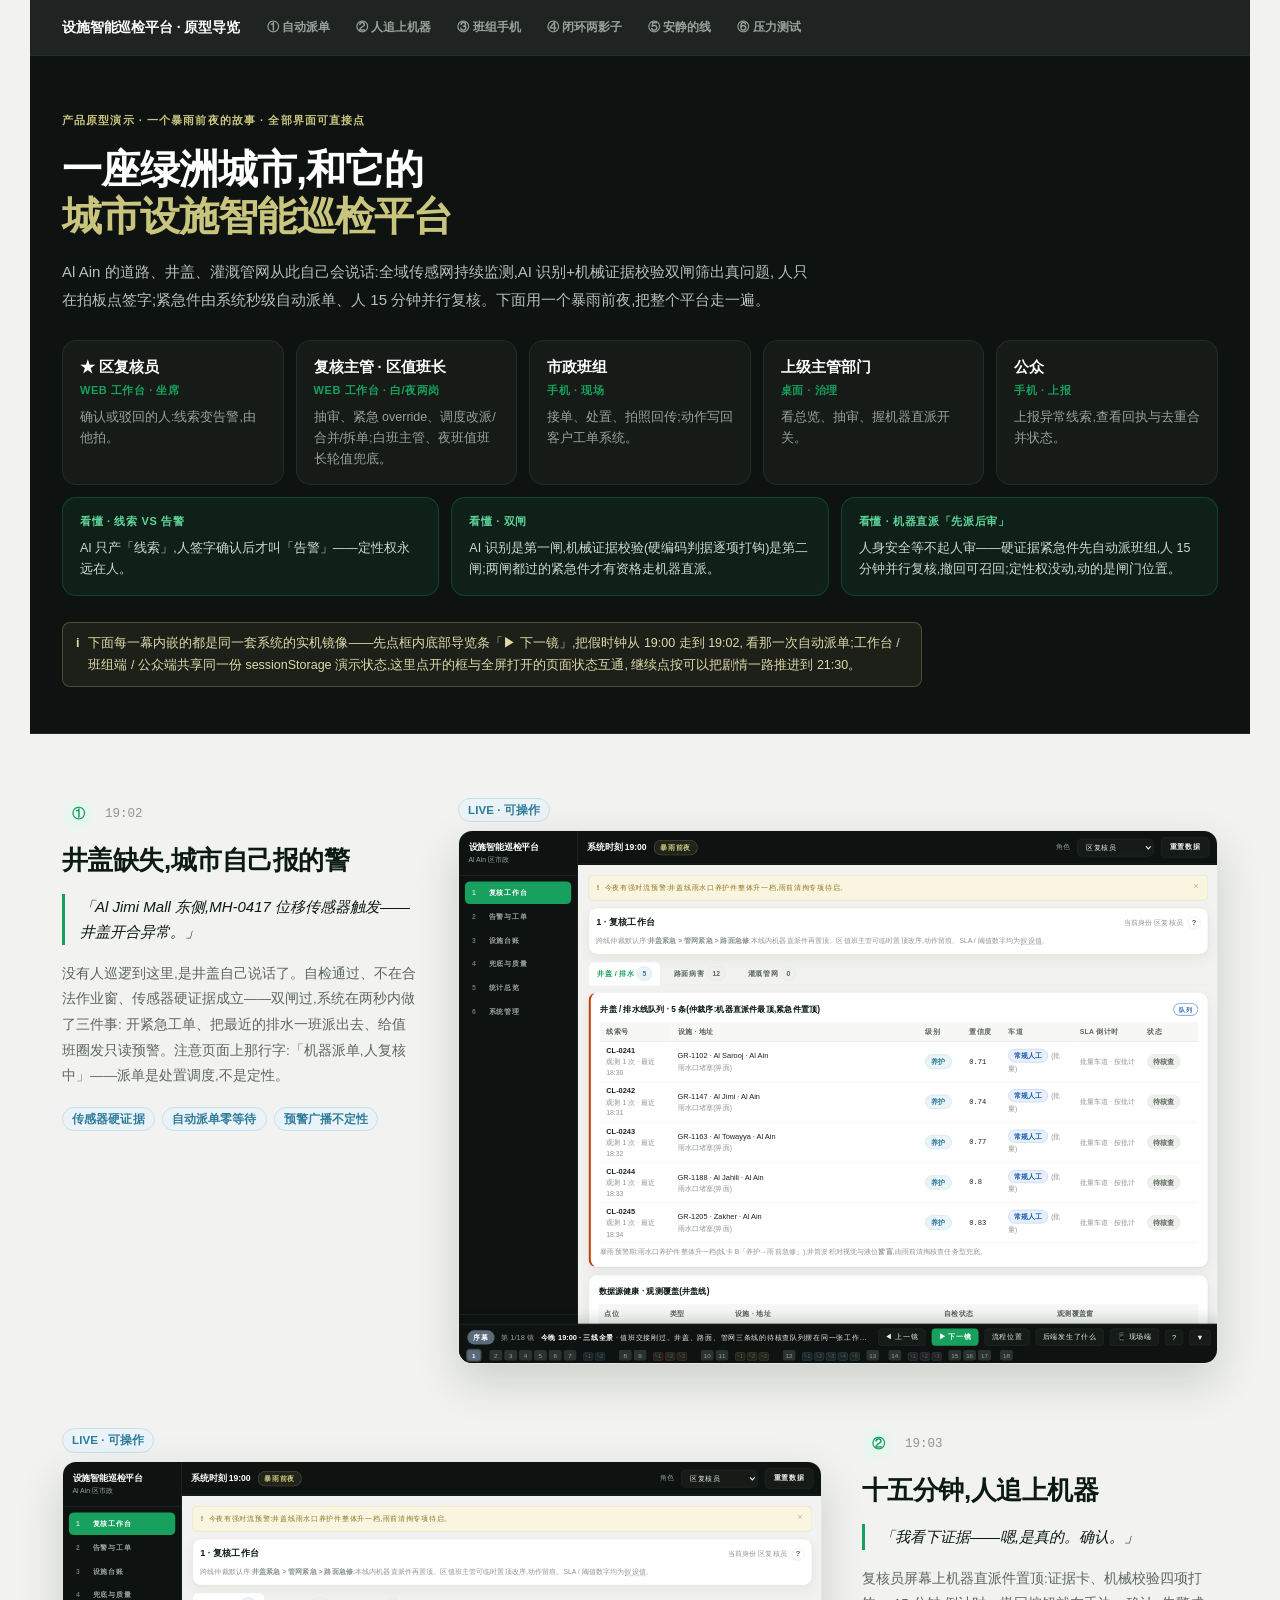
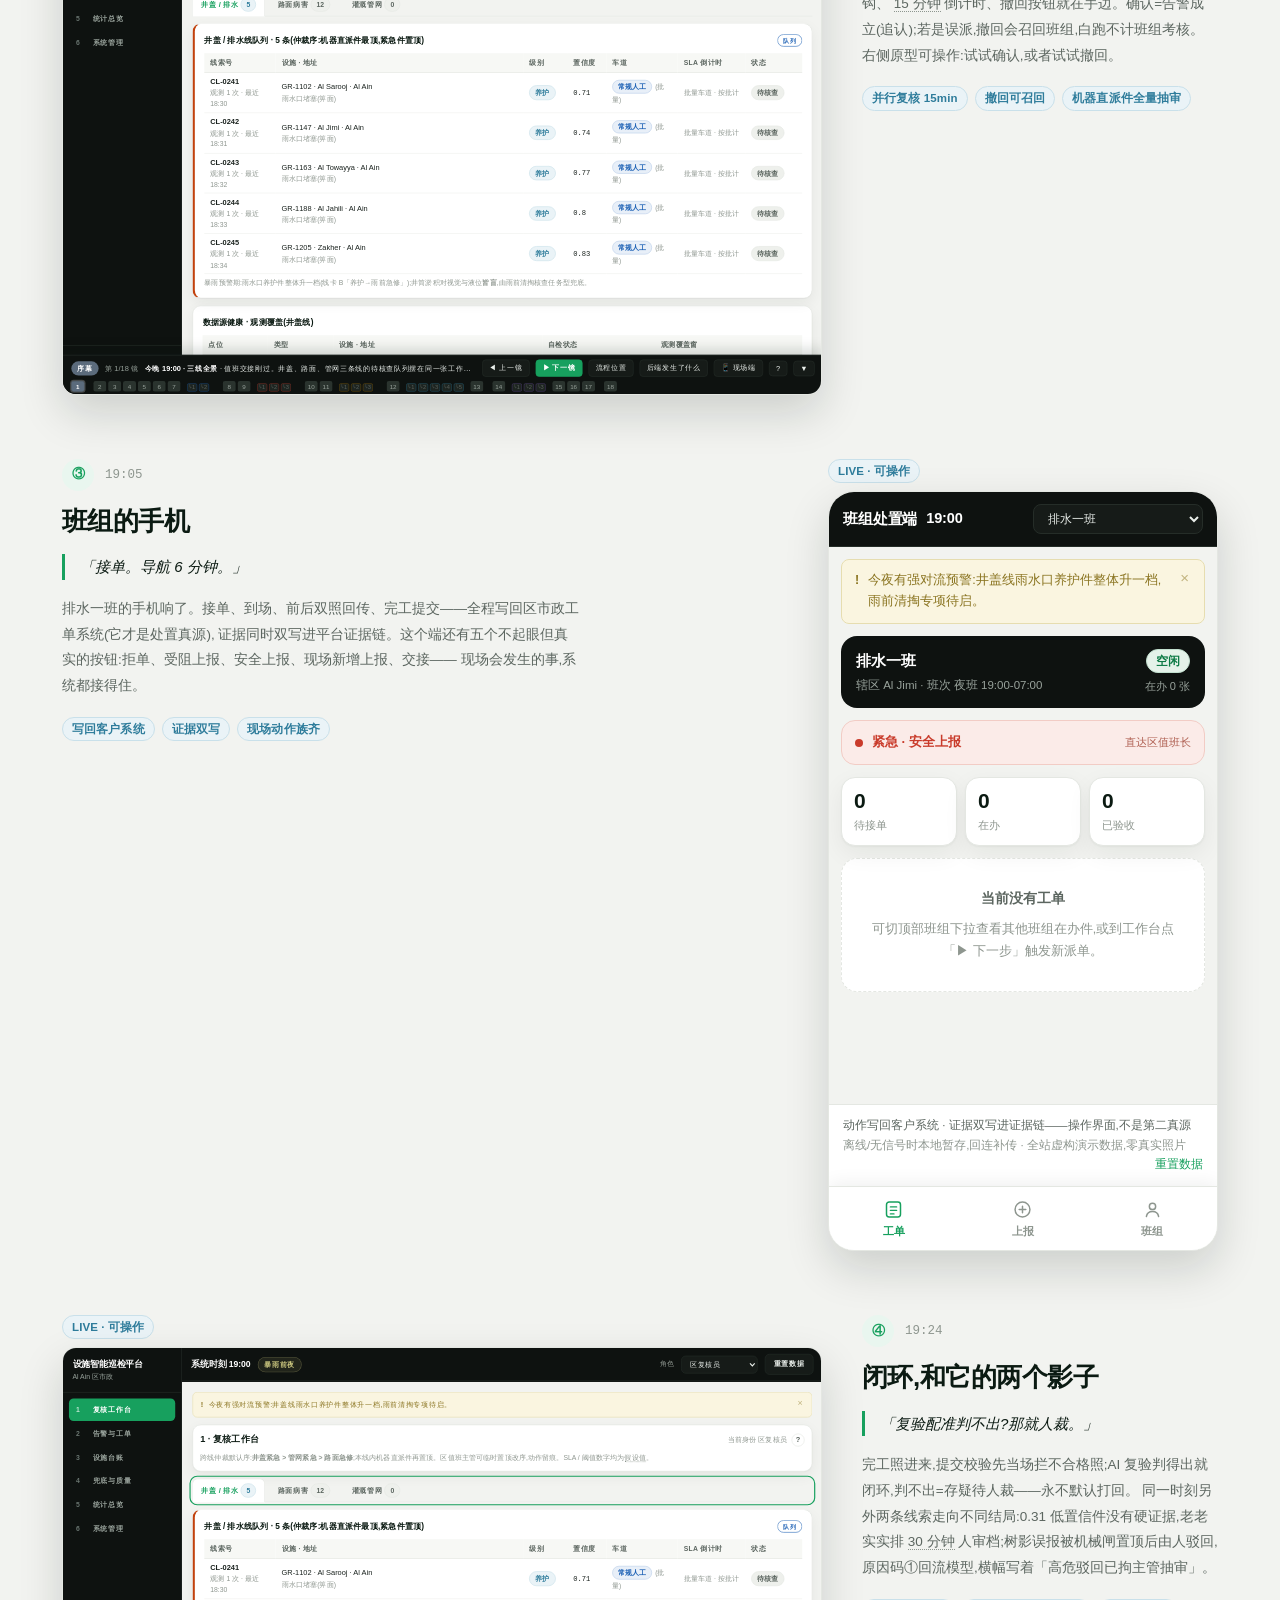
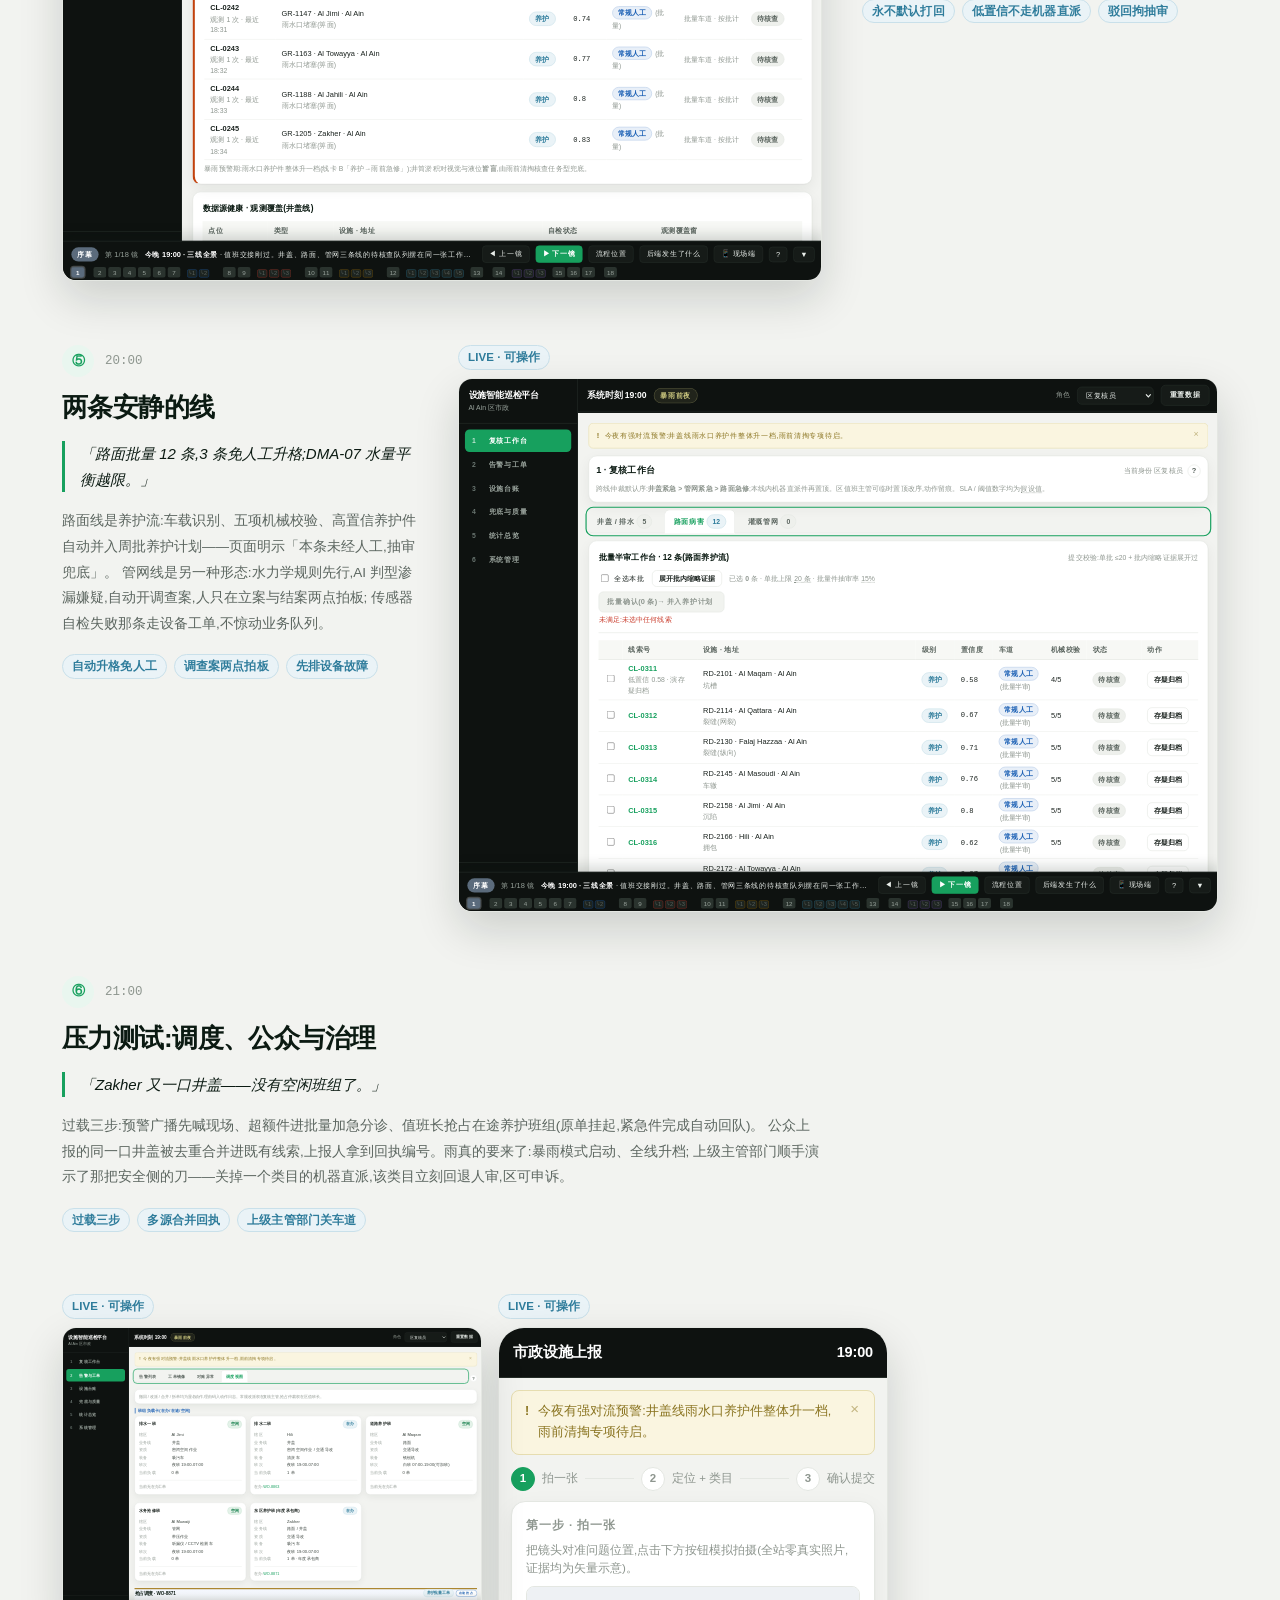
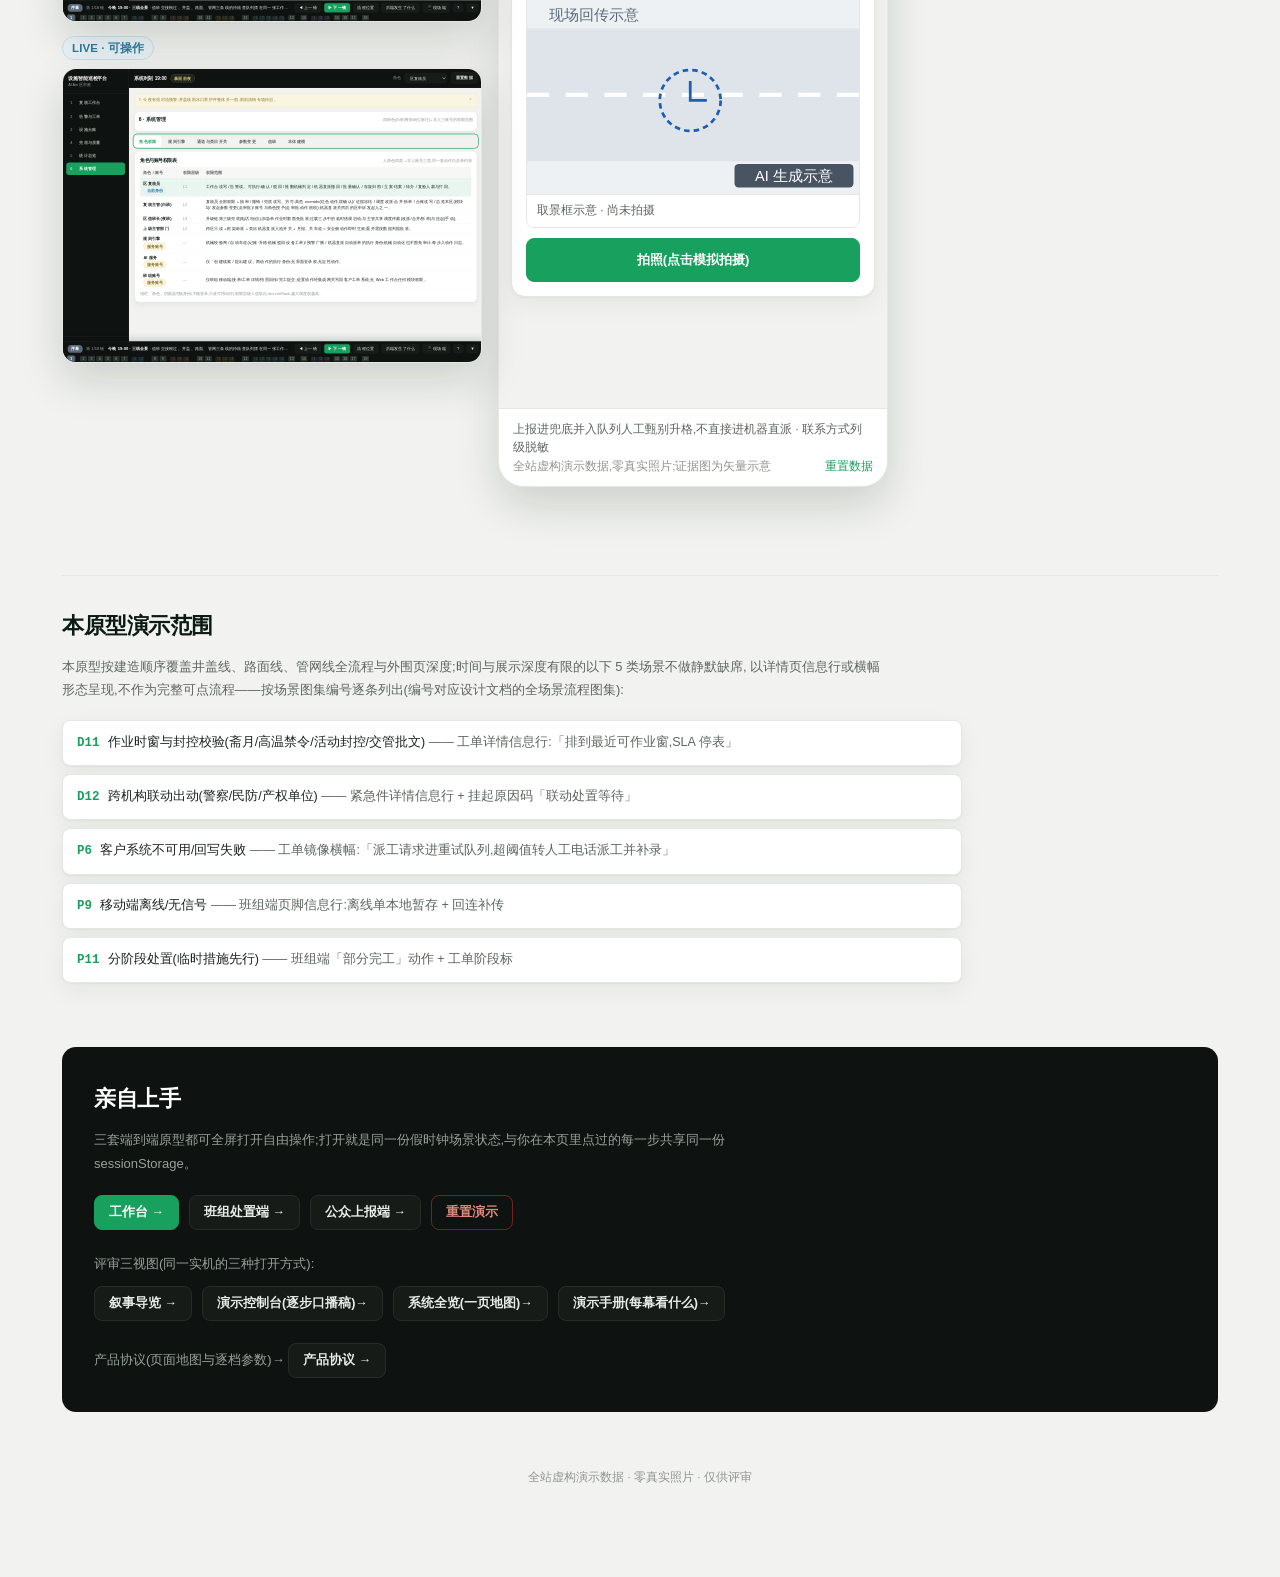
==== index.html @ 75581e45 "R86 ①-⑩ 走查第四批全落地(W0数据层+W1导览∥W2系统管理∥W3工作台地图∥W4文档+清扫工兵,指挥官终检):通道三档收敛(机器直派/加急人工/常规人工,推翻紧急直派命名·应急废弃,roll" ====
<!doctype html>
<html lang="zh-CN">
<head>
<meta charset="utf-8">
<meta name="viewport" content="width=device-width,initial-scale=1">
<title>设施智能巡检平台 · 产品原型导览(演示原型)</title>
<link rel="stylesheet" href="assets/tokens.css">
<style>
  /* index.html 导览页 · 视觉语言对齐 origen(近黑 hero + 暖白内容区 + 品牌绿 + 卡其金)
     颜色一律取 assets/tokens.css 变量,本文件只加布局类。 */

  .page{max-width:1220px;margin:0 auto;padding:0 32px 90px}
  @media (max-width:600px){ .page{padding:0 16px 60px} }

  /* ---------- sticky 幕次锚点导航(深色)---------- */
  .topnav{
    position:sticky;top:0;z-index:50;display:flex;align-items:center;gap:4px;flex-wrap:wrap;
    padding:12px 32px;margin:0 -32px;background:rgba(14,18,16,.92);backdrop-filter:blur(10px);
    border-bottom:1px solid var(--shell-line)
  }
  @media (max-width:600px){ .topnav{padding:10px 16px;margin:0 -16px} }
  .topnav .wm{font-size:14px;font-weight:700;color:#fff;margin-right:12px;white-space:nowrap;letter-spacing:-.01em}
  .topnav a{font-size:12px;color:var(--shell-mute);padding:6px 11px;border-radius:20px;white-space:nowrap;font-weight:600}
  .topnav a:hover{background:var(--blue);color:#fff;text-decoration:none}

  /* ---------- hero(深色通栏)---------- */
  .hero{
    margin:0 -32px;padding:56px 32px 46px;background:var(--shell);
    border-bottom:1px solid var(--shell-line)
  }
  @media (max-width:600px){ .hero{margin:0 -16px;padding:38px 16px 34px} }
  .kicker{font-size:11px;letter-spacing:.1em;color:var(--gold);font-weight:700;text-transform:uppercase}
  h1{margin:16px 0 0;font-size:40px;line-height:1.18;letter-spacing:-.025em;color:#fff;font-weight:700}
  @media (max-width:600px){ h1{font-size:29px} }
  h1 .hi{color:var(--gold);font-weight:700}
  .hero .what{margin:18px 0 0;font-size:15px;line-height:1.85;color:#b6c0b9;max-width:760px;text-wrap:pretty}

  .roles{display:flex;gap:12px;margin-top:26px;flex-wrap:wrap}
  .role{flex:1;min-width:210px;background:var(--shell-2);border:1px solid var(--shell-line);border-radius:var(--radius);padding:15px 17px}
  .role .r1{font-size:14.5px;font-weight:700;color:#fff}
  .role .r2{font-size:11px;color:var(--blue);letter-spacing:.05em;margin-top:3px;font-weight:700;text-transform:uppercase}
  .role .r3{font-size:12.5px;color:#98a29b;line-height:1.65;margin-top:8px}

  .explain{display:grid;grid-template-columns:repeat(3,1fr);gap:12px;margin-top:12px}
  .ex{background:rgba(23,160,94,.10);border:1px solid rgba(23,160,94,.28);border-radius:var(--radius);padding:15px 17px}
  .ex .t{font-size:11px;letter-spacing:.06em;color:#5fd39a;font-weight:700;margin-bottom:7px;text-transform:uppercase}
  .ex p{margin:0;font-size:12.5px;line-height:1.7;color:#cfd8d2}
  @media (max-width:980px){ .explain{grid-template-columns:1fr} }

  .tip{max-width:860px;margin:26px 0 0;background:rgba(201,197,126,.08);border-color:rgba(201,197,126,.28);color:#ded9ab}
  .tip b{color:#fff}

  /* ---------- 幕(act)---------- */
  .act{display:grid;grid-template-columns:minmax(300px,1fr) auto;gap:40px;align-items:start;padding:64px 0 0}
  .act.rev{grid-template-columns:auto minmax(300px,1fr)}
  .act.rev .act-body{order:2}
  .act-head{display:flex;align-items:center;gap:11px}
  .act-no{flex:none;width:32px;height:32px;border-radius:50%;background:var(--blue-soft);color:var(--blue);
    display:flex;align-items:center;justify-content:center;font-size:13px;font-weight:700}
  .act-time{font-family:ui-monospace,SFMono-Regular,Menlo,Consolas,monospace;font-size:12.5px;color:var(--faint)}
  .act h2{margin:14px 0 0;font-size:26px;letter-spacing:-.02em;color:var(--ink-hi);font-weight:700;line-height:1.3}
  .act .quote{margin:16px 0 0;font-size:15px;line-height:1.7;color:var(--ink-hi);font-style:italic;
    border-left:3px solid var(--blue);padding-left:15px}
  .act .story{margin:16px 0 0;font-size:13.5px;line-height:1.9;color:var(--mute);max-width:520px;text-wrap:pretty}
  .act .story b{color:var(--ink-hi)}
  .points{display:flex;flex-wrap:wrap;gap:7px;margin-top:18px;max-width:520px}
  .pt{font-size:11.5px;letter-spacing:.01em}
  @media (max-width:980px){ .act,.act.rev{grid-template-columns:1fr} .act.rev .act-body{order:0} }

  /* ---------- 内嵌实机 iframe ---------- */
  .frame-wrap{display:flex;flex-direction:column;gap:8px}
  .frame-label{align-self:flex-start}
  .desk,.desk-sm{position:relative;overflow:hidden;border-radius:var(--radius);border:1px solid var(--line);
    background:#fff;box-shadow:var(--shadow-lg)}
  .desk{width:760px;height:534px}
  .desk iframe{width:1280px;height:900px;border:0;display:block;transform:scale(.59375);transform-origin:top left}
  .desk-sm{width:420px;height:295px}
  .desk-sm iframe{width:1280px;height:900px;border:0;display:block;transform:scale(.328125);transform-origin:top left}
  .phone{overflow:hidden;border-radius:26px;border:1px solid var(--line);background:#fff;
    box-shadow:var(--shadow-lg);width:390px;max-width:100%;height:760px;flex:none}
  .phone iframe{width:100%;height:100%;border:0;display:block}
  @media (max-width:980px){
    .desk{width:100%;max-width:538px;height:378px}
    .desk-sm{width:100%;max-width:390px;height:274px}
  }
  @media (max-width:600px){
    .desk{max-width:100%;height:calc((100vw - 32px) * .703)}
    .desk-sm{max-width:100%;height:calc((100vw - 32px) * .703)}
  }

  .stage-multi{display:flex;gap:16px;flex-wrap:wrap;align-items:flex-start;margin-top:22px}
  .stage-col{display:flex;flex-direction:column;gap:14px}
  .act.wide{grid-template-columns:1fr}
  .act.wide .story{max-width:760px}
  .act.wide .points{max-width:760px}

  /* ---------- 演示范围声明区 ---------- */
  .scope{margin-top:88px;padding-top:32px;border-top:1px solid var(--line)}
  .scope h2{margin:0;font-size:22px;color:var(--ink-hi);letter-spacing:-.02em}
  .scope .lead{margin:12px 0 0;font-size:13px;line-height:1.8;color:var(--mute);max-width:820px;text-wrap:pretty}
  .scope-list{list-style:none;margin:18px 0 0;padding:0;display:flex;flex-direction:column;gap:8px;max-width:900px}
  .scope-list li{background:var(--card);border:1px solid var(--line);border-radius:var(--radius-sm);
    padding:11px 14px;font-size:12.5px;line-height:1.7;color:var(--ink);box-shadow:var(--shadow)}
  .scope-list b{color:var(--blue);font-family:ui-monospace,SFMono-Regular,Menlo,Consolas,monospace;margin-right:8px}
  .scope-list .form{color:var(--mute)}

  /* ---------- outro ---------- */
  .outro{margin-top:64px;padding:34px 32px;border-radius:var(--radius);background:var(--shell)}
  .outro h2{margin:0;font-size:22px;color:#fff;letter-spacing:-.02em}
  .outro .lead{margin:12px 0 0;font-size:13px;color:#98a29b;max-width:700px;line-height:1.8}
  .links{display:flex;gap:10px;margin-top:20px;flex-wrap:wrap}
  .outro .btn{background:var(--shell-2);border-color:var(--shell-line);color:var(--shell-ink)}
  .outro .btn:hover{background:var(--shell-3);border-color:#3a453f;color:#fff}
  .outro .btn-primary{background:var(--blue);border-color:var(--blue);color:#fff}
  .outro .btn-primary:hover{background:var(--blue-dark);border-color:var(--blue-dark)}
  .outro .btn-danger{background:transparent;border-color:rgba(201,59,43,.5);color:#e08a7d}
  .outro .btn-danger:hover{background:var(--red);border-color:var(--red);color:#fff}

  .foot{margin-top:56px;text-align:center;font-size:11.5px;color:var(--faint)}
</style>
</head>
<body>
<div class="page">

  <nav class="topnav">
    <span class="wm">设施智能巡检平台 · 原型导览</span>
    <a href="#act1">① 自动派单</a><a href="#act2">② 人追上机器</a><a href="#act3">③ 班组手机</a>
    <a href="#act4">④ 闭环两影子</a><a href="#act5">⑤ 安静的线</a><a href="#act6">⑥ 压力测试</a>
  </nav>

  <header class="hero">
    <div class="kicker">产品原型演示 · 一个暴雨前夜的故事 · 全部界面可直接点</div>
    <h1>一座绿洲城市,和它的<br><span class="hi">城市设施智能巡检平台</span></h1>
    <p class="what">
      Al Ain 的道路、井盖、灌溉管网从此自己会说话:全域传感网持续监测,AI 识别+机械证据校验双闸筛出真问题,
      人只在拍板点签字;紧急件由系统秒级自动派单、人 15 分钟并行复核。下面用一个暴雨前夜,把整个平台走一遍。
    </p>

    <div class="roles">
      <div class="role">
        <div class="r1">★ 区复核员</div>
        <div class="r2">Web 工作台 · 坐席</div>
        <div class="r3">确认或驳回的人:线索变告警,由他拍。</div>
      </div>
      <div class="role">
        <div class="r1">复核主管 · 区值班长</div>
        <div class="r2">Web 工作台 · 白/夜两岗</div>
        <div class="r3">抽审、紧急 override、调度改派/合并/拆单;白班主管、夜班值班长轮值兜底。</div>
      </div>
      <div class="role">
        <div class="r1">市政班组</div>
        <div class="r2">手机 · 现场</div>
        <div class="r3">接单、处置、拍照回传;动作写回客户工单系统。</div>
      </div>
      <div class="role">
        <div class="r1">上级主管部门</div>
        <div class="r2">桌面 · 治理</div>
        <div class="r3">看总览、抽审、握机器直派开关。</div>
      </div>
      <div class="role">
        <div class="r1">公众</div>
        <div class="r2">手机 · 上报</div>
        <div class="r3">上报异常线索,查看回执与去重合并状态。</div>
      </div>
    </div>

    <div class="explain">
      <div class="ex">
        <div class="t">看懂 · 线索 vs 告警</div>
        <p>AI 只产「线索」,人签字确认后才叫「告警」——定性权永远在人。</p>
      </div>
      <div class="ex">
        <div class="t">看懂 · 双闸</div>
        <p>AI 识别是第一闸,机械证据校验(硬编码判据逐项打钩)是第二闸;两闸都过的紧急件才有资格走机器直派。</p>
      </div>
      <div class="ex">
        <div class="t">看懂 · 机器直派「先派后审」</div>
        <p>人身安全等不起人审——硬证据紧急件先自动派班组,人 15 分钟并行复核,撤回可召回;定性权没动,动的是闸门位置。</p>
      </div>
    </div>

    <div class="tip banner banner-info">
      <span class="banner-ico">i</span>
      <div>
        下面每一幕内嵌的都是同一套系统的实机镜像——先点框内底部导览条「▶ 下一镜」,把假时钟从 19:00 走到 19:02,
        看那一次自动派单;工作台 / 班组端 / 公众端共享同一份 sessionStorage 演示状态,这里点开的框与全屏打开的页面状态互通,
        继续点按可以把剧情一路推进到 21:30。
      </div>
    </div>
  </header>

  <!-- ============ 幕① ============ -->
  <section class="act" id="act1">
    <div class="act-body">
      <div class="act-head"><span class="act-no">①</span><span class="act-time">19:02</span></div>
      <h2>井盖缺失,城市自己报的警</h2>
      <p class="quote">「Al Jimi Mall 东侧,MH-0417 位移传感器触发——井盖开合异常。」</p>
      <p class="story">
        没有人巡逻到这里,是井盖自己说话了。自检通过、不在合法作业窗、传感器硬证据成立——双闸过,系统在两秒内做了三件事:
        开紧急工单、把最近的排水一班派出去、给值班圈发只读预警。注意页面上那行字:「机器派单,人复核中」——派单是处置调度,不是定性。
      </p>
      <div class="points">
        <span class="pt badge badge-blue">传感器硬证据</span>
        <span class="pt badge badge-blue">自动派单零等待</span>
        <span class="pt badge badge-blue">预警广播不定性</span>
      </div>
    </div>
    <div class="frame-wrap">
      <span class="frame-label badge badge-blue">LIVE · 可操作</span>
      <div class="desk"><iframe data-src="app.html#/m1" title="工作台 · 复核工作台(井盖线机器直派)"></iframe></div>
    </div>
  </section>

  <!-- ============ 幕② ============ -->
  <section class="act rev" id="act2">
    <div class="frame-wrap">
      <span class="frame-label badge badge-blue">LIVE · 可操作</span>
      <div class="desk"><iframe data-src="app.html#/m1" title="工作台 · 机器直派并行复核卡"></iframe></div>
    </div>
    <div class="act-body">
      <div class="act-head"><span class="act-no">②</span><span class="act-time">19:03</span></div>
      <h2>十五分钟,人追上机器</h2>
      <p class="quote">「我看下证据——嗯,是真的。确认。」</p>
      <p class="story">
        复核员屏幕上机器直派件置顶:证据卡、机械校验四项打钩、
        <span class="assume" title="假设值:机器直派并行复核窗 15 分钟,区可配">15 分钟</span>
        倒计时、撤回按钮就在手边。确认=告警成立(追认);若是误派,撤回会召回班组,白跑不计班组考核。
        右侧原型可操作:试试确认,或者试试撤回。
      </p>
      <div class="points">
        <span class="pt badge badge-blue">并行复核 15min</span>
        <span class="pt badge badge-blue">撤回可召回</span>
        <span class="pt badge badge-blue">机器直派件全量抽审</span>
      </div>
    </div>
  </section>

  <!-- ============ 幕③ ============ -->
  <section class="act" id="act3">
    <div class="act-body">
      <div class="act-head"><span class="act-no">③</span><span class="act-time">19:05</span></div>
      <h2>班组的手机</h2>
      <p class="quote">「接单。导航 6 分钟。」</p>
      <p class="story">
        排水一班的手机响了。接单、到场、前后双照回传、完工提交——全程写回区市政工单系统(它才是处置真源),
        证据同时双写进平台证据链。这个端还有五个不起眼但真实的按钮:拒单、受阻上报、安全上报、现场新增上报、交接——
        现场会发生的事,系统都接得住。
      </p>
      <div class="points">
        <span class="pt badge badge-blue">写回客户系统</span>
        <span class="pt badge badge-blue">证据双写</span>
        <span class="pt badge badge-blue">现场动作族齐</span>
      </div>
    </div>
    <div class="frame-wrap">
      <span class="frame-label badge badge-blue">LIVE · 可操作</span>
      <div class="phone"><iframe data-src="crew.html" title="班组处置端(排水一班)"></iframe></div>
    </div>
  </section>

  <!-- ============ 幕④ ============ -->
  <section class="act rev" id="act4">
    <div class="frame-wrap">
      <span class="frame-label badge badge-blue">LIVE · 可操作</span>
      <div class="desk"><iframe data-src="app.html#/m1" title="工作台 · 闭环与两条对照线索"></iframe></div>
    </div>
    <div class="act-body">
      <div class="act-head"><span class="act-no">④</span><span class="act-time">19:24</span></div>
      <h2>闭环,和它的两个影子</h2>
      <p class="quote">「复验配准判不出?那就人裁。」</p>
      <p class="story">
        完工照进来,提交校验先当场拦不合格照;AI 复验判得出就闭环,判不出=存疑待人裁——永不默认打回。
        同一时刻另外两条线索走向不同结局:0.31 低置信件没有硬证据,老老实实排
        <span class="assume" title="假设值:加急人工档 SLA 30 分钟,区可配">30 分钟</span>
        人审档;树影误报被机械闸置顶后由人驳回,原因码①回流模型,横幅写着「高危驳回已拘主管抽审」。
      </p>
      <div class="points">
        <span class="pt badge badge-blue">永不默认打回</span>
        <span class="pt badge badge-blue">低置信不走机器直派</span>
        <span class="pt badge badge-blue">驳回拘抽审</span>
      </div>
    </div>
  </section>

  <!-- ============ 幕⑤ ============ -->
  <section class="act" id="act5">
    <div class="act-body">
      <div class="act-head"><span class="act-no">⑤</span><span class="act-time">20:00</span></div>
      <h2>两条安静的线</h2>
      <p class="quote">「路面批量 12 条,3 条免人工升格;DMA-07 水量平衡越限。」</p>
      <p class="story">
        路面线是养护流:车载识别、五项机械校验、高置信养护件自动并入周批养护计划——页面明示「本条未经人工,抽审兜底」。
        管网线是另一种形态:水力学规则先行,AI 判型渗漏嫌疑,自动开调查案,人只在立案与结案两点拍板;
        传感器自检失败那条走设备工单,不惊动业务队列。
      </p>
      <div class="points">
        <span class="pt badge badge-blue">自动升格免人工</span>
        <span class="pt badge badge-blue">调查案两点拍板</span>
        <span class="pt badge badge-blue">先排设备故障</span>
      </div>
    </div>
    <div class="frame-wrap">
      <span class="frame-label badge badge-blue">LIVE · 可操作</span>
      <div class="desk"><iframe data-src="app.html#/m1/line/rd" title="工作台 · 路面线(可切到管网线调查案)"></iframe></div>
    </div>
  </section>

  <!-- ============ 幕⑥ ============ -->
  <section class="act wide" id="act6">
    <div class="act-body">
      <div class="act-head"><span class="act-no">⑥</span><span class="act-time">21:00</span></div>
      <h2>压力测试:调度、公众与治理</h2>
      <p class="quote">「Zakher 又一口井盖——没有空闲班组了。」</p>
      <p class="story">
        过载三步:预警广播先喊现场、超额件进批量加急分诊、值班长抢占在途养护班组(原单挂起,紧急件完成自动回队)。
        公众上报的同一口井盖被去重合并进既有线索,上报人拿到回执编号。雨真的要来了:暴雨模式启动、全线升档;
        上级主管部门顺手演示了那把安全侧的刀——关掉一个类目的机器直派,该类目立刻回退人审,区可申诉。
      </p>
      <div class="points">
        <span class="pt badge badge-blue">过载三步</span>
        <span class="pt badge badge-blue">多源合并回执</span>
        <span class="pt badge badge-blue">上级主管部门关车道</span>
      </div>
    </div>
    <div class="stage-multi">
      <div class="stage-col">
        <div class="frame-wrap">
          <span class="frame-label badge badge-blue">LIVE · 可操作</span>
          <div class="desk-sm"><iframe data-src="app.html#/m2/dispatch" title="工作台 · 调度视图(过载三步/改派)"></iframe></div>
        </div>
        <div class="frame-wrap">
          <span class="frame-label badge badge-blue">LIVE · 可操作</span>
          <div class="desk-sm"><iframe data-src="app.html#/m6" title="工作台 · 系统管理(类目机器直派开关)"></iframe></div>
        </div>
      </div>
      <div class="frame-wrap">
        <span class="frame-label badge badge-blue">LIVE · 可操作</span>
        <div class="phone"><iframe data-src="public.html" title="公众上报端(去重合并/回执)"></iframe></div>
      </div>
    </div>
  </section>

  <!-- ============ 演示范围声明区 ============ -->
  <section class="scope">
    <h2>本原型演示范围</h2>
    <p class="lead">
      本原型按建造顺序覆盖井盖线、路面线、管网线全流程与外围页深度;时间与展示深度有限的以下 5 类场景不做静默缺席,
      以详情页信息行或横幅形态呈现,不作为完整可点流程——按场景图集编号逐条列出(编号对应设计文档的全场景流程图集):
    </p>
    <ul class="scope-list" id="scopeList"></ul>
  </section>

  <!-- ============ outro ============ -->
  <div class="outro">
    <h2>亲自上手</h2>
    <p class="lead">
      三套端到端原型都可全屏打开自由操作;打开就是同一份假时钟场景状态,与你在本页里点过的每一步共享同一份 sessionStorage。
    </p>
    <div class="links">
      <a class="btn btn-primary" href="app.html" target="_blank" rel="noopener">工作台 →</a>
      <a class="btn" href="crew.html" target="_blank" rel="noopener">班组处置端 →</a>
      <a class="btn" href="public.html" target="_blank" rel="noopener">公众上报端 →</a>
      <button type="button" class="btn btn-danger" id="btnResetDemo">重置演示</button>
    </div>
    <p class="lead" style="margin-top:22px">评审三视图(同一实机的三种打开方式):</p>
    <div class="links" style="margin-top:10px">
      <a class="btn" href="Tour-A-Narrated.dc.html" target="_blank" rel="noopener">叙事导览 →</a>
      <a class="btn" href="Tour-B-Console.dc.html" target="_blank" rel="noopener">演示控制台(逐步口播稿)→</a>
      <a class="btn" href="Tour-C-Overview.dc.html" target="_blank" rel="noopener">系统全览(一页地图)→</a>
      <a class="btn" href="manual.html" target="_blank" rel="noopener">演示手册(每幕看什么)→</a>
    </div>
    <p class="lead" style="margin-top:22px">产品协议(页面地图与逐档参数)→ <a class="btn" href="spec.html" target="_blank" rel="noopener">产品协议 →</a></p>
  </div>

  <footer class="foot">全站虚构演示数据 · 零真实照片 · 仅供评审</footer>
</div>

<script src="assets/data.js"></script>
<script>
(function () {
  'use strict';

  function esc(s) {
    return String(s == null ? '' : s).replace(/[&<>"']/g, function (c) {
      return { '&': '&amp;', '<': '&lt;', '>': '&gt;', '"': '&quot;', "'": '&#39;' }[c];
    });
  }

  /* ---------- 演示范围声明区:直接读 assets/data.js 的 SHALLOW_SCENES(单一口径,不重复造数据) ---------- */
  var scopeList = document.getElementById('scopeList');
  var scenes = window.SHALLOW_SCENES || [];
  if (scopeList && scenes.length) {
    scopeList.innerHTML = scenes.map(function (it) {
      return '<li><b>' + esc(it.fig) + '</b>' + esc(it.name) +
        ' <span class="form">—— ' + esc(it.form) + '</span></li>';
    }).join('');
  } else if (scopeList) {
    scopeList.innerHTML = '<li>浅演示清单数据未载入(assets/data.js 未就绪)。</li>';
  }

  /* ---------- iframe 懒加载:进视口才赋 src(借 the PEAT 面试演示包4 index.html 机制)---------- */
  var frames = Array.prototype.slice.call(document.querySelectorAll('iframe[data-src]'));
  function load(f) { if (!f.getAttribute('src')) f.src = f.getAttribute('data-src'); }
  if ('IntersectionObserver' in window) {
    var io = new IntersectionObserver(function (entries) {
      entries.forEach(function (e) { if (e.isIntersecting) { load(e.target); io.unobserve(e.target); } });
    }, { rootMargin: '600px 0px' });
    frames.forEach(function (f) { io.observe(f); });
    setTimeout(function () { frames.forEach(load); }, 3000); /* 保险:3s 后仍未触发的全部加载 */
  } else {
    frames.forEach(load);
  }

  /* ---------- 重置演示:清 sessionStorage 后提示刷新(不强制跳转,避免打断评审者正在看的页) ---------- */
  var btnReset = document.getElementById('btnResetDemo');
  if (btnReset) {
    btnReset.addEventListener('click', function () {
      try { window.sessionStorage.removeItem('origen-demo-v1'); } catch (e) { /* 内存兜底态,忽略 */ }
      window.alert('演示状态已清空。刷新本页,或已打开的工作台 / 班组端 / 公众端页面,即可从 19:00 重新开始。');
    });
  }
})();
</script>
</body>
</html>
---- assets/tokens.css ----
/* origen 巡检 demo · 设计 tokens + 组件基类
   视觉语言:origen 官网(近黑壳 / 暖白内容区 / 品牌绿 / 卡其金次强调 / 大圆角白卡 / 极轻阴影)
   密度不变:行高 ≤34px,字号 12.5-14px —— 高信息密度工作台优先。
   共享文件:改这里 = 四个页面同时换皮。 */

:root{
  /* 内容区(暖白) */
  --bg:#f2f3f0; --card:#ffffff; --line:#e4e7e2; --line-soft:#eef0ec;
  --ink:#1b231f; --ink-hi:#0b1a12; --mute:#5c6660; --faint:#8e968f;

  /* 品牌绿:主操作 / 链接 / 导航选中 / 焦点 */
  --blue:#17a05e; --blue-soft:#e9f6ef; --blue-line:#c7e6d5; --blue-dark:#10804a;

  /* 状态语义 */
  --info:#2e7c9b; --info-soft:#eaf3f7; --info-line:#c9e0ea;   /* 进行中 / 信息 */
  --green:#0c7a45; --green-soft:#e4f2e9; --green-line:#c2e0cf; /* 已确认 / 闭环 */
  --red:#c93b2b; --red-soft:#fbebe8; --red-line:#f2ccc5;       /* 高危 / 应急 */
  --amberw:#8a7420; --amberw-soft:#faf5e0; --amberw-line:#e6ddb0; /* 预警 / 降级(卡其金) */

  /* 深色壳(导航 / 顶栏 / 移动端头) */
  --shell:#0e1210; --shell-2:#161b18; --shell-3:#1d2420;
  --shell-line:#252d28; --shell-ink:#e9eeea; --shell-mute:#98a29b;
  --gold:#c9c57e;

  --radius:14px; --radius-sm:8px; --radius-xs:6px;
  --shadow:0 1px 2px rgba(11,26,18,.04),0 8px 24px rgba(11,26,18,.06);
  --shadow-lg:0 18px 44px rgba(11,26,18,.16);

  --row-h:32px; --fs:13px; --fs-sm:12.5px; --fs-lg:14px;
  --pad:16px; --gap:12px;
  --nav-w:200px; --top-h:56px;
}

*{box-sizing:border-box}
html,body{margin:0;padding:0}
body{
  background:var(--bg); color:var(--ink);
  font-family:"PingFang SC","Hiragino Sans GB","Microsoft YaHei","Noto Sans CJK SC",
    -apple-system,BlinkMacSystemFont,"Segoe UI",Roboto,Helvetica,Arial,sans-serif;
  font-size:var(--fs); line-height:1.6; -webkit-font-smoothing:antialiased;
}
a{color:var(--blue);text-decoration:none}
a:hover{color:var(--blue-dark);text-decoration:underline}
h1,h2,h3,h4{margin:0 0 8px;color:var(--ink-hi);font-weight:700;letter-spacing:-.01em}
h1{font-size:18px} h2{font-size:15.5px} h3{font-size:14px} h4{font-size:13px}
/* origen 双色标题:<h2>深色部分 <span class="hl">浅灰部分</span></h2> */
.hl{color:#aab4ad;font-weight:700}
p{margin:0 0 8px}
code,.mono{font-family:ui-monospace,SFMono-Regular,Menlo,Consolas,monospace;font-size:12px}

/* ---------- 卡片 / 分区 ---------- */
.card{
  background:var(--card);border:1px solid var(--line);border-radius:var(--radius);
  padding:var(--pad);margin-bottom:var(--gap);box-shadow:var(--shadow)
}
.card-tight{padding:12px}
.card-hd{display:flex;align-items:center;justify-content:space-between;gap:8px;margin-bottom:10px}
.card-hd h3,.card-hd h2{margin:0}
.sec-title{font-size:11.5px;color:var(--faint);letter-spacing:.08em;margin:0 0 7px;font-weight:700;text-transform:uppercase}
.muted{color:var(--mute)} .faint{color:var(--faint)} .small{font-size:var(--fs-sm)}
.tiny{font-size:11.5px;color:var(--faint)}
.row{display:flex;gap:var(--gap)} .col{display:flex;flex-direction:column;gap:var(--gap)}
.grow{flex:1;min-width:0} .wrap{flex-wrap:wrap}
.grid2{display:grid;grid-template-columns:1fr 1fr;gap:var(--gap)}
.grid3{display:grid;grid-template-columns:repeat(3,1fr);gap:var(--gap)}
.grid4{display:grid;grid-template-columns:repeat(4,1fr);gap:var(--gap)}
.sep{height:1px;background:var(--line);margin:12px 0}

/* ---------- 表格(高信息密度) ---------- */
table.tb{width:100%;border-collapse:collapse;font-size:var(--fs-sm)}
table.tb th{
  text-align:left;font-weight:600;color:var(--mute);background:#f7f8f5;
  border-bottom:1px solid var(--line);padding:7px 10px;white-space:nowrap;
  font-size:11.5px;letter-spacing:.04em
}
table.tb td{border-bottom:1px solid var(--line-soft);padding:5px 10px;height:var(--row-h);vertical-align:middle}
table.tb tr:hover td{background:var(--blue-soft)}
table.tb tr.is-sel td{background:var(--blue-soft)}
table.tb tr.is-urgent td{box-shadow:inset 2px 0 0 var(--red)}

/* ---------- 徽标 / 状态色语义 ---------- */
.badge{
  display:inline-block;padding:2px 9px;border-radius:20px;font-size:11.5px;line-height:1.6;
  white-space:nowrap;border:1px solid transparent;font-weight:600;letter-spacing:.01em
}
.badge-red{background:var(--red-soft);color:var(--red);border-color:var(--red-line)}
.badge-grey{background:#eef0ec;color:var(--mute);border-color:var(--line)}
.badge-green{background:var(--green-soft);color:var(--green);border-color:var(--green-line)}
.badge-blue{background:var(--info-soft);color:var(--info);border-color:var(--info-line)}
.badge-amber{background:var(--amberw-soft);color:var(--amberw);border-color:var(--amberw-line)}
.dot{display:inline-block;width:7px;height:7px;border-radius:50%;margin-right:5px;vertical-align:1px}
.dot-red{background:var(--red)} .dot-green{background:var(--green)}
.dot-blue{background:var(--info)} .dot-grey{background:var(--faint)} .dot-amber{background:var(--amberw)}

/* ---------- 横幅 ---------- */
.banner{
  display:flex;gap:9px;align-items:flex-start;padding:10px 13px;border-radius:var(--radius-sm);
  border:1px solid;margin-bottom:var(--gap);font-size:var(--fs-sm);line-height:1.7
}
.banner b{font-weight:700}
.banner-info{background:var(--info-soft);border-color:var(--info-line);color:#1d5a73}
.banner-warn{background:var(--amberw-soft);border-color:var(--amberw-line);color:var(--amberw)}
.banner-danger{background:var(--red-soft);border-color:var(--red-line);color:var(--red)}
.banner-ok{background:var(--green-soft);border-color:var(--green-line);color:var(--green)}
.banner-ico{flex:none;font-weight:700}

/* ---------- 按钮 / 动作面板 ---------- */
.btn{
  display:inline-flex;align-items:center;gap:6px;padding:6px 14px;border-radius:var(--radius-sm);
  border:1px solid var(--line);background:#fff;color:var(--ink);font-size:var(--fs-sm);
  cursor:pointer;font-family:inherit;line-height:1.7;font-weight:600;
  transition:background .12s,border-color .12s,color .12s
}
.btn:hover{border-color:var(--blue);color:var(--blue);background:var(--blue-soft)}
.btn-primary{background:var(--blue);border-color:var(--blue);color:#fff}
.btn-primary:hover{background:var(--blue-dark);border-color:var(--blue-dark);color:#fff}
.btn-danger{background:var(--red);border-color:var(--red);color:#fff}
.btn-danger:hover{background:#a72e21;border-color:#a72e21;color:#fff}
.btn-ok{background:var(--green);border-color:var(--green);color:#fff}
.btn-ok:hover{background:#0a6339;border-color:#0a6339;color:#fff}
.btn-sm{padding:3px 10px;font-size:12px}
.btn[disabled],.btn.is-off{background:#f1f3ef;color:var(--faint);border-color:var(--line);cursor:not-allowed}
.btn[disabled]:hover,.btn.is-off:hover{border-color:var(--line);color:var(--faint);background:#f1f3ef}
.act-panel{display:flex;flex-direction:column;gap:9px}
.act-item{display:flex;flex-direction:column;gap:3px}
.act-why{font-size:11.5px;color:var(--red)}
.act-row{display:flex;gap:7px;flex-wrap:wrap}

/* ---------- 表单 ---------- */
label.fl{display:block;font-size:11.5px;color:var(--mute);margin:8px 0 4px;font-weight:600}
select,input[type=text],textarea{
  font-family:inherit;font-size:var(--fs-sm);color:var(--ink);background:#fff;
  border:1px solid var(--line);border-radius:var(--radius-sm);padding:6px 10px;width:100%
}
select:focus,input:focus,textarea:focus{outline:none;border-color:var(--blue);box-shadow:0 0 0 3px var(--blue-soft)}
.chk{display:inline-flex;align-items:center;gap:6px;font-size:var(--fs-sm)}

/* ---------- 对象卡三行头 ---------- */
.objcard{
  border:1px solid var(--line);border-radius:var(--radius);background:#fff;padding:14px;
  box-shadow:var(--shadow)
}
.objcard-id{font-size:16px;font-weight:700;color:var(--ink-hi);display:flex;align-items:center;gap:8px;flex-wrap:wrap;letter-spacing:-.01em}
.objcard-l2,.objcard-l3{font-size:var(--fs-sm);color:var(--mute);margin-top:3px}
.kv{display:grid;grid-template-columns:88px 1fr;gap:3px 12px;font-size:var(--fs-sm);margin-top:10px}
.kv dt{color:var(--faint)} .kv dd{margin:0;color:var(--ink)}

/* ---------- 机械校验卡 ---------- */
.checks{border:1px solid var(--line);border-radius:var(--radius-sm);overflow:hidden;background:#fff}
.checks-hd{background:#f7f8f5;padding:7px 12px;font-size:11.5px;color:var(--mute);border-bottom:1px solid var(--line);letter-spacing:.04em;font-weight:600}
.check-row{display:flex;gap:9px;align-items:flex-start;padding:7px 12px;border-bottom:1px solid var(--line-soft);font-size:var(--fs-sm)}
.check-row:last-child{border-bottom:none}
.check-mark{flex:none;width:16px;text-align:center;font-weight:700}
.check-pass{color:var(--green)} .check-fail{color:var(--red)} .check-na{color:var(--faint)}
.check-name{flex:1;min-width:0}
.check-ver{flex:none;font-size:11px;color:var(--faint)}

/* ---------- 证据卡 / SVG 示意 ---------- */
.ev{position:relative;border:1px solid var(--line);border-radius:var(--radius-sm);overflow:hidden;background:#fbfcfa}
.ev svg{display:block;width:100%;height:auto}
.ev-tag{position:absolute;right:7px;bottom:7px;background:rgba(11,26,18,.78);color:#fff;font-size:10.5px;padding:2px 7px;border-radius:20px;letter-spacing:.02em}
.ev-cap{padding:6px 10px;font-size:12px;color:var(--mute);border-top:1px solid var(--line);background:#fff}
.ev-grid{display:grid;grid-template-columns:repeat(auto-fill,minmax(160px,1fr));gap:10px}

/* ---------- 时间线(动作日志)---------- */
.tl{list-style:none;margin:0;padding:0;position:relative}
.tl:before{content:"";position:absolute;left:52px;top:4px;bottom:4px;width:1px;background:var(--line)}
.tl li{position:relative;display:flex;gap:10px;padding:6px 0;font-size:var(--fs-sm)}
.tl-t{flex:none;width:44px;text-align:right;color:var(--faint);font-variant-numeric:tabular-nums}
.tl-d{flex:none;width:17px;display:flex;justify-content:center;padding-top:6px}
.tl-b{flex:1;min-width:0}
.tl-actor{color:var(--mute)}
.tl-auto .tl-actor{color:var(--amberw)}
.tl-snap{font-size:11px;color:var(--faint)}

/* ---------- SLA / 假设值 ---------- */
.sla{font-variant-numeric:tabular-nums;font-weight:600}
.sla-ok{color:var(--green)} .sla-warn{color:var(--amberw)} .sla-late{color:var(--red);font-weight:700}
.assume{border-bottom:1px dotted var(--faint);cursor:help;color:inherit}

/* ---------- 深色壳:顶栏 / 左导航 ---------- */
.app{display:flex;min-height:100vh}
.nav{
  width:var(--nav-w);flex:none;background:var(--shell);border-right:1px solid var(--shell-line);
  display:flex;flex-direction:column;position:sticky;top:0;height:100vh
}
.nav-brand{padding:16px 16px 14px;border-bottom:1px solid var(--shell-line)}
.nav-brand b{display:block;font-size:14.5px;color:#fff;letter-spacing:-.01em}
.nav-brand .tiny{color:var(--shell-mute)}
.nav-list{list-style:none;margin:0;padding:10px 10px;flex:1;overflow:auto}
.nav-list li{margin-bottom:2px}
.nav-list a{
  display:flex;gap:10px;align-items:center;padding:9px 12px;color:var(--shell-mute);
  font-size:var(--fs-sm);border-radius:var(--radius-sm);font-weight:600
}
.nav-list a:hover{background:var(--shell-2);color:var(--shell-ink);text-decoration:none}
.nav-list a.is-on{background:var(--blue);color:#fff}
.nav-no{flex:none;width:18px;color:#697570;font-size:11.5px;font-weight:700}
.nav-list a.is-on .nav-no{color:rgba(255,255,255,.72)}
.nav-foot{padding:12px 16px;border-top:1px solid var(--shell-line);font-size:11.5px;color:#6f7a74}
.nav-foot a{color:var(--gold)}
.nav-foot a:hover{color:#e0dc9e}
.main{flex:1;min-width:0;display:flex;flex-direction:column}
.top{
  height:var(--top-h);flex:none;background:var(--shell);border-bottom:1px solid var(--shell-line);
  display:flex;align-items:center;gap:12px;padding:0 16px;position:sticky;top:0;z-index:20;color:var(--shell-ink);
  white-space:nowrap;overflow-x:auto;overflow-y:hidden
}
.top>*{flex:none}
.top-clock{font-size:14.5px;font-weight:700;color:#fff;font-variant-numeric:tabular-nums;letter-spacing:-.01em}
.top-ctx{
  font-size:var(--fs-sm);color:var(--gold);background:rgba(201,197,126,.10);
  border:1px solid rgba(201,197,126,.30);padding:2px 10px;border-radius:20px;font-weight:600
}
.top .tiny{color:var(--shell-mute)}
.top select{
  background:var(--shell-2);border-color:var(--shell-line);color:var(--shell-ink)
}
.top select:focus{border-color:var(--blue);box-shadow:none}
.top .btn{background:var(--shell-2);border-color:var(--shell-line);color:var(--shell-ink)}
.top .btn:hover{background:var(--shell-3);border-color:#3a453f;color:#fff}
.top .btn-primary{background:var(--blue);border-color:var(--blue);color:#fff}
.top .btn-primary:hover{background:var(--blue-dark);border-color:var(--blue-dark)}
.top .btn[disabled]{background:var(--shell-2);color:#5d6863;border-color:var(--shell-line)}
.top-spacer{flex:1}
.view{padding:18px;flex:1;min-width:0}

/* ---------- toast(剧情叙事)---------- */
.toasts{position:fixed;right:18px;bottom:18px;z-index:60;display:flex;flex-direction:column;gap:9px;max-width:380px}
.toast{
  background:var(--shell);color:#fff;border:1px solid var(--shell-line);border-radius:var(--radius-sm);
  padding:10px 14px;font-size:var(--fs-sm);box-shadow:var(--shadow-lg);line-height:1.65
}
.toast-warn{background:#3a3212;border-color:#5a4d1c;color:#f2ecd0}
.toast-bad{background:#4a1c15;border-color:#6b2b21;color:#f8ddd8}
.toast-ok{background:#0d3a24;border-color:#155433;color:#d9f0e3}

/* ---------- 弹层 ---------- */
.mask{position:fixed;inset:0;background:rgba(11,18,16,.55);z-index:50;display:flex;align-items:center;justify-content:center;padding:16px;backdrop-filter:blur(3px)}
.modal{background:#fff;border-radius:var(--radius);max-width:540px;width:100%;max-height:86vh;overflow:auto;padding:20px;border:1px solid var(--line);box-shadow:var(--shadow-lg)}
.modal-danger{border-top:4px solid var(--red)}

/* ---------- tab ---------- */
.tabs{display:flex;gap:6px;border-bottom:1px solid var(--line);margin-bottom:var(--gap)}
.tabs a{padding:7px 14px;font-size:var(--fs-sm);color:var(--mute);border:1px solid transparent;border-bottom:none;border-radius:var(--radius-sm) var(--radius-sm) 0 0;font-weight:600}
.tabs a:hover{background:#fff;color:var(--ink);text-decoration:none}
.tabs a.is-on{background:#fff;border-color:var(--line);color:var(--blue);margin-bottom:-1px;padding-bottom:8px}

/* ---------- 占位块 ---------- */
.ph{border:1px dashed var(--line);border-radius:var(--radius);background:#fff;padding:30px 20px;text-align:center;color:var(--faint)}
.ph b{display:block;color:var(--mute);font-size:14px;margin-bottom:5px}

/* ---------- 移动端(crew.html / public.html · 390px 竖屏)---------- */
.mob{max-width:390px;margin:0 auto;min-height:100vh;background:var(--bg);display:flex;flex-direction:column}
.mob-top{
  position:sticky;top:0;z-index:20;background:var(--shell);color:#fff;
  padding:13px 14px;display:flex;align-items:center;gap:9px;border-bottom:1px solid var(--shell-line)
}
.mob-top b{font-size:14.5px;font-weight:700;letter-spacing:-.01em}
.mob-top .top-clock{color:#fff}
.mob-top .tiny{color:var(--shell-mute)}
.mob-top select{background:var(--shell-2);border-color:var(--shell-line);color:var(--shell-ink);width:auto}
.mob-body{flex:1;padding:12px}
.mob-foot{background:#fff;border-top:1px solid var(--line);padding:11px 14px;font-size:11.5px;color:var(--mute)}
.mob .card{padding:14px}
.mob .btn{padding:10px 16px;font-size:13px}
.mob .btn-block{width:100%;justify-content:center}
.step-dots{display:flex;gap:7px;align-items:center;font-size:12px;color:var(--faint);margin-bottom:10px}
.step-dot{width:24px;height:24px;border-radius:50%;border:1px solid var(--line);display:flex;align-items:center;justify-content:center;font-size:11.5px;background:#fff;font-weight:700}
.step-dot.is-on{background:var(--blue);border-color:var(--blue);color:#fff}
.step-line{flex:1;height:1px;background:var(--line)}

@media (max-width:720px){
  .nav{position:fixed;left:-100%;transition:left .2s}
  .grid2,.grid3,.grid4{grid-template-columns:1fr}
}
@media print{
  .nav,.top,.toasts{display:none}
  body{background:#fff}
  .card{box-shadow:none}
}
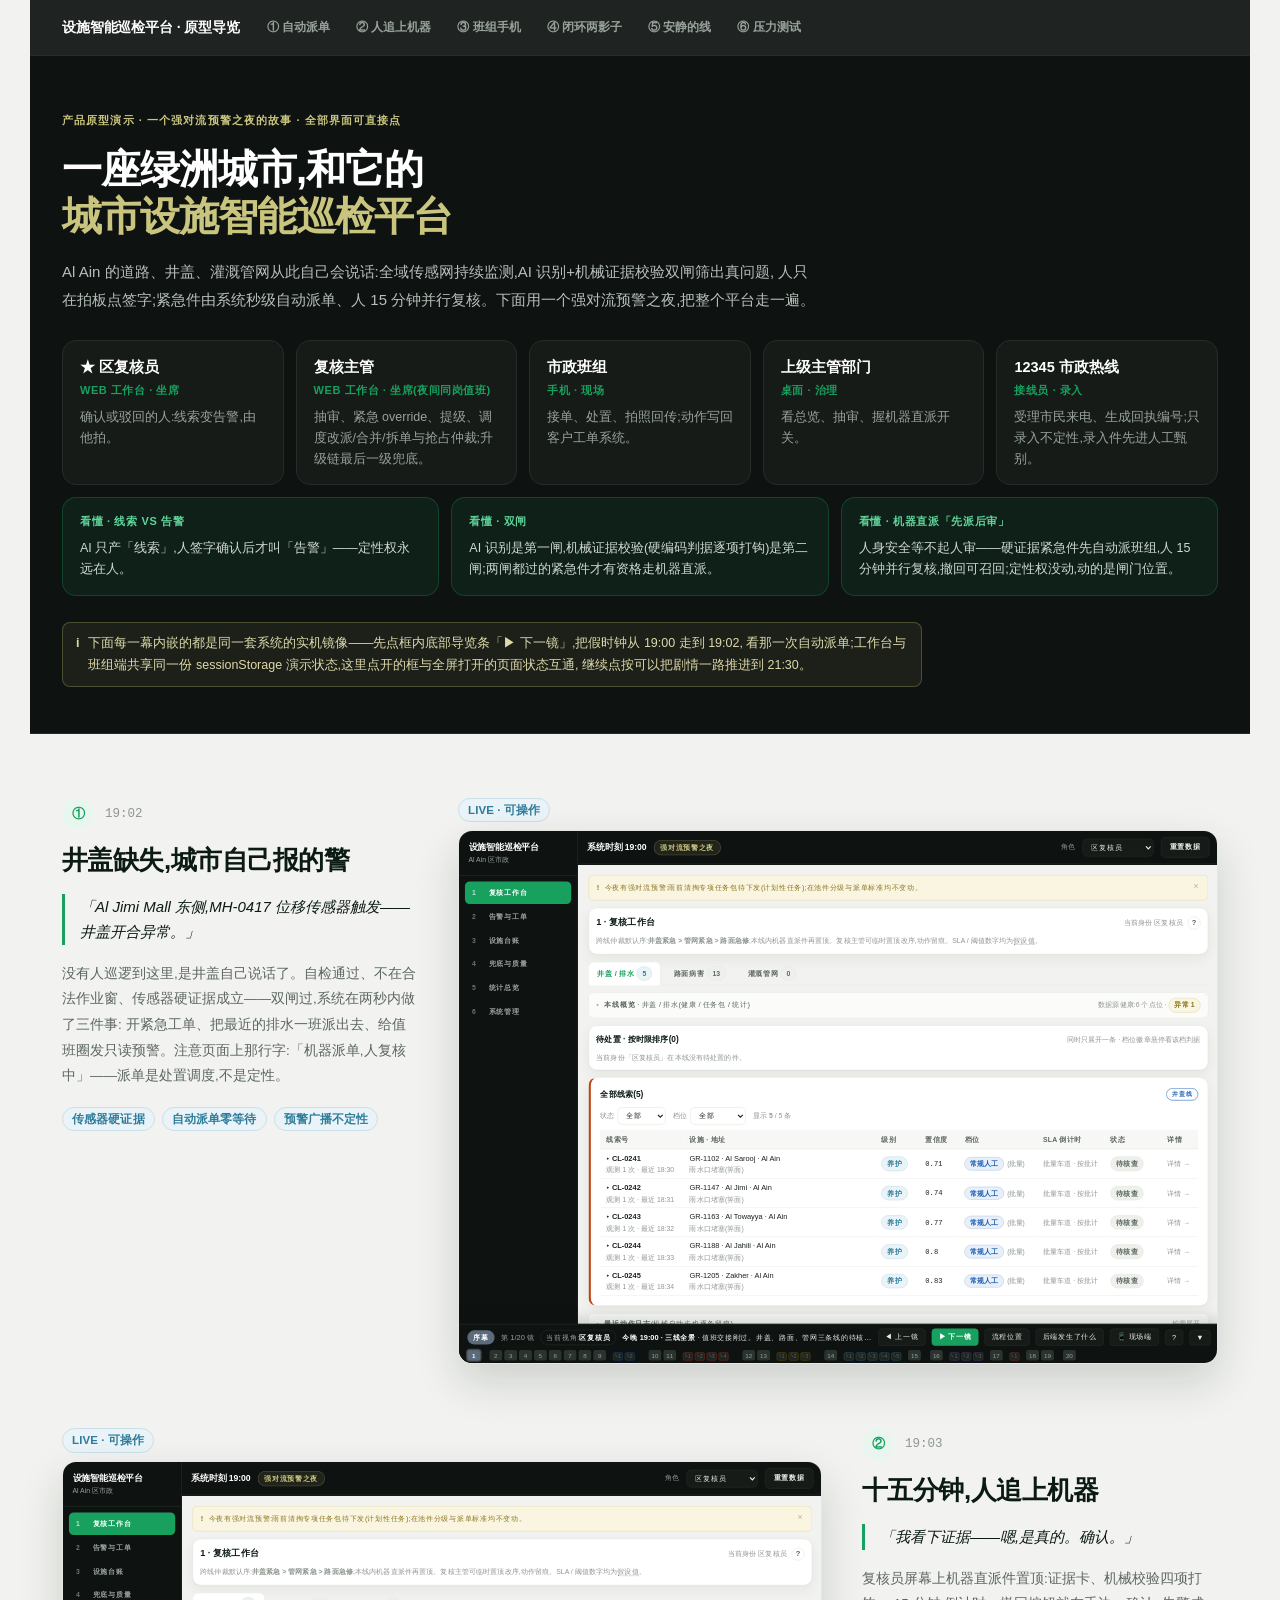
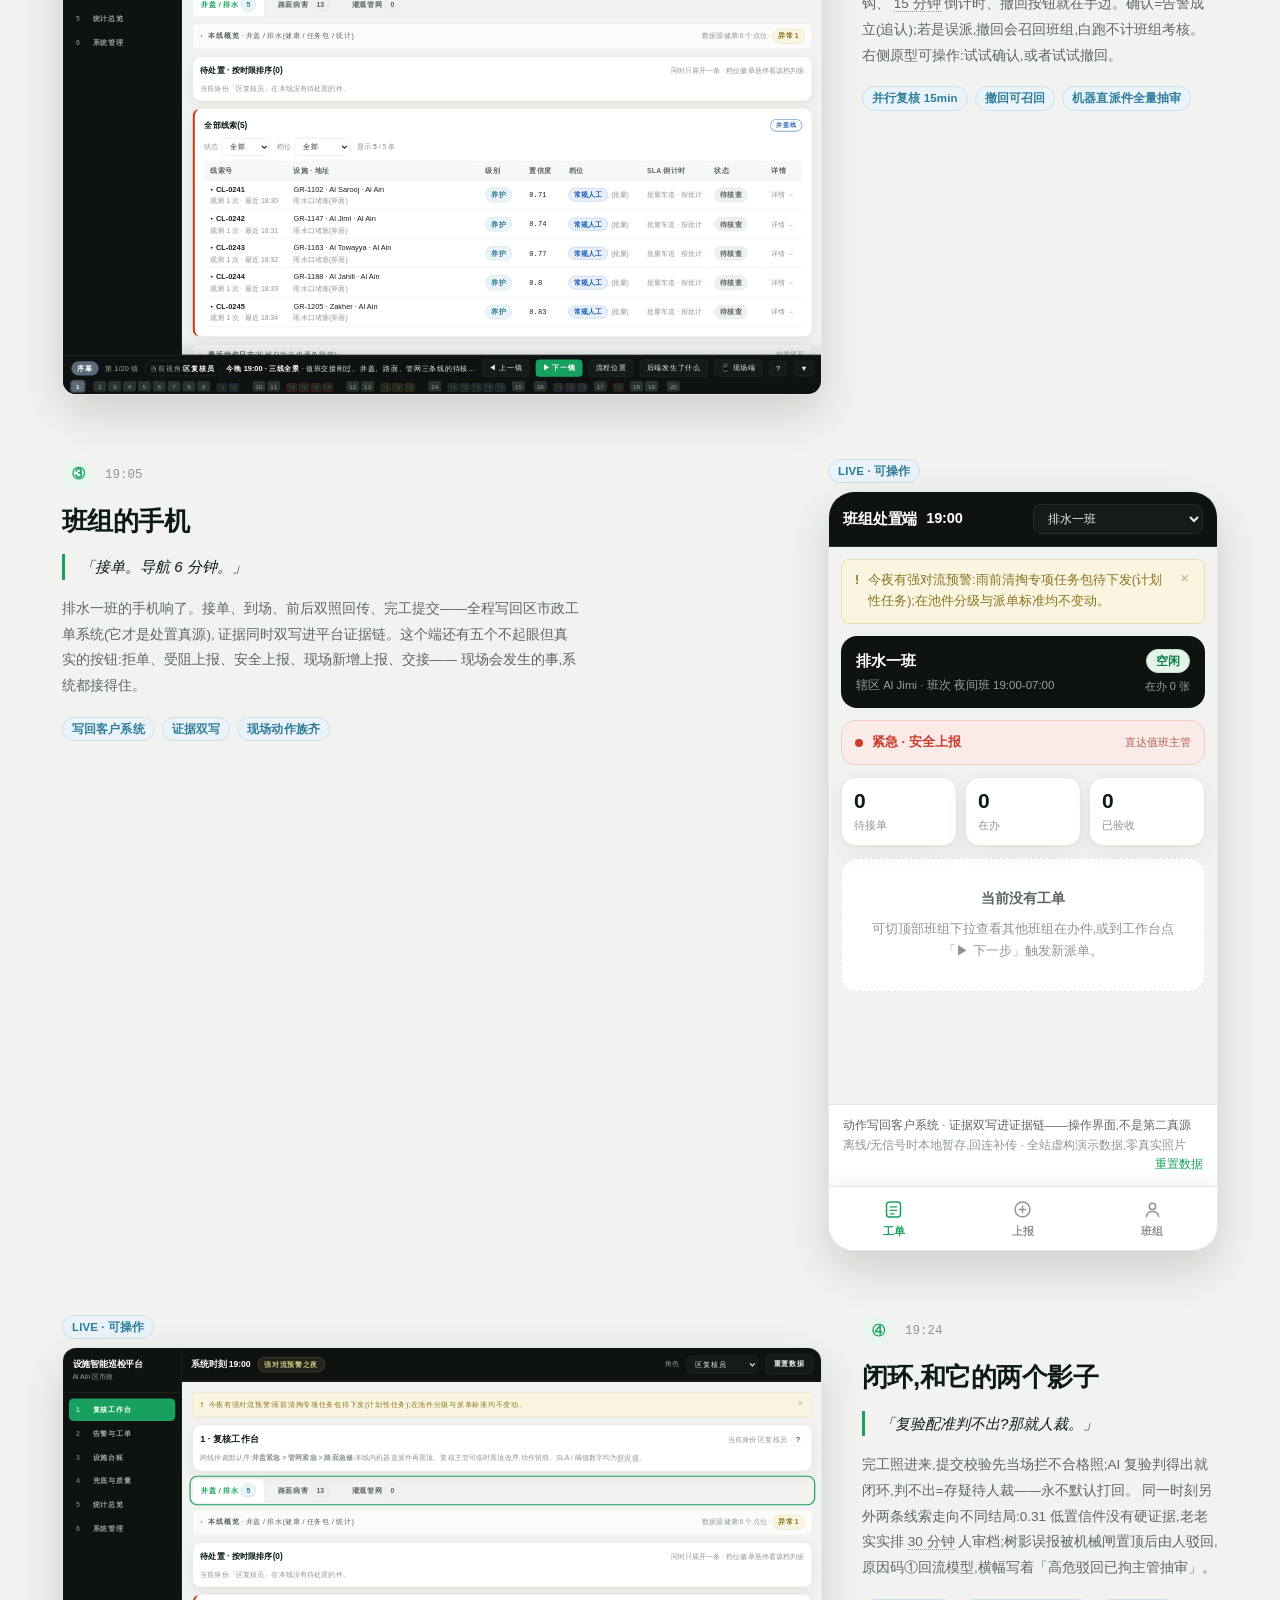
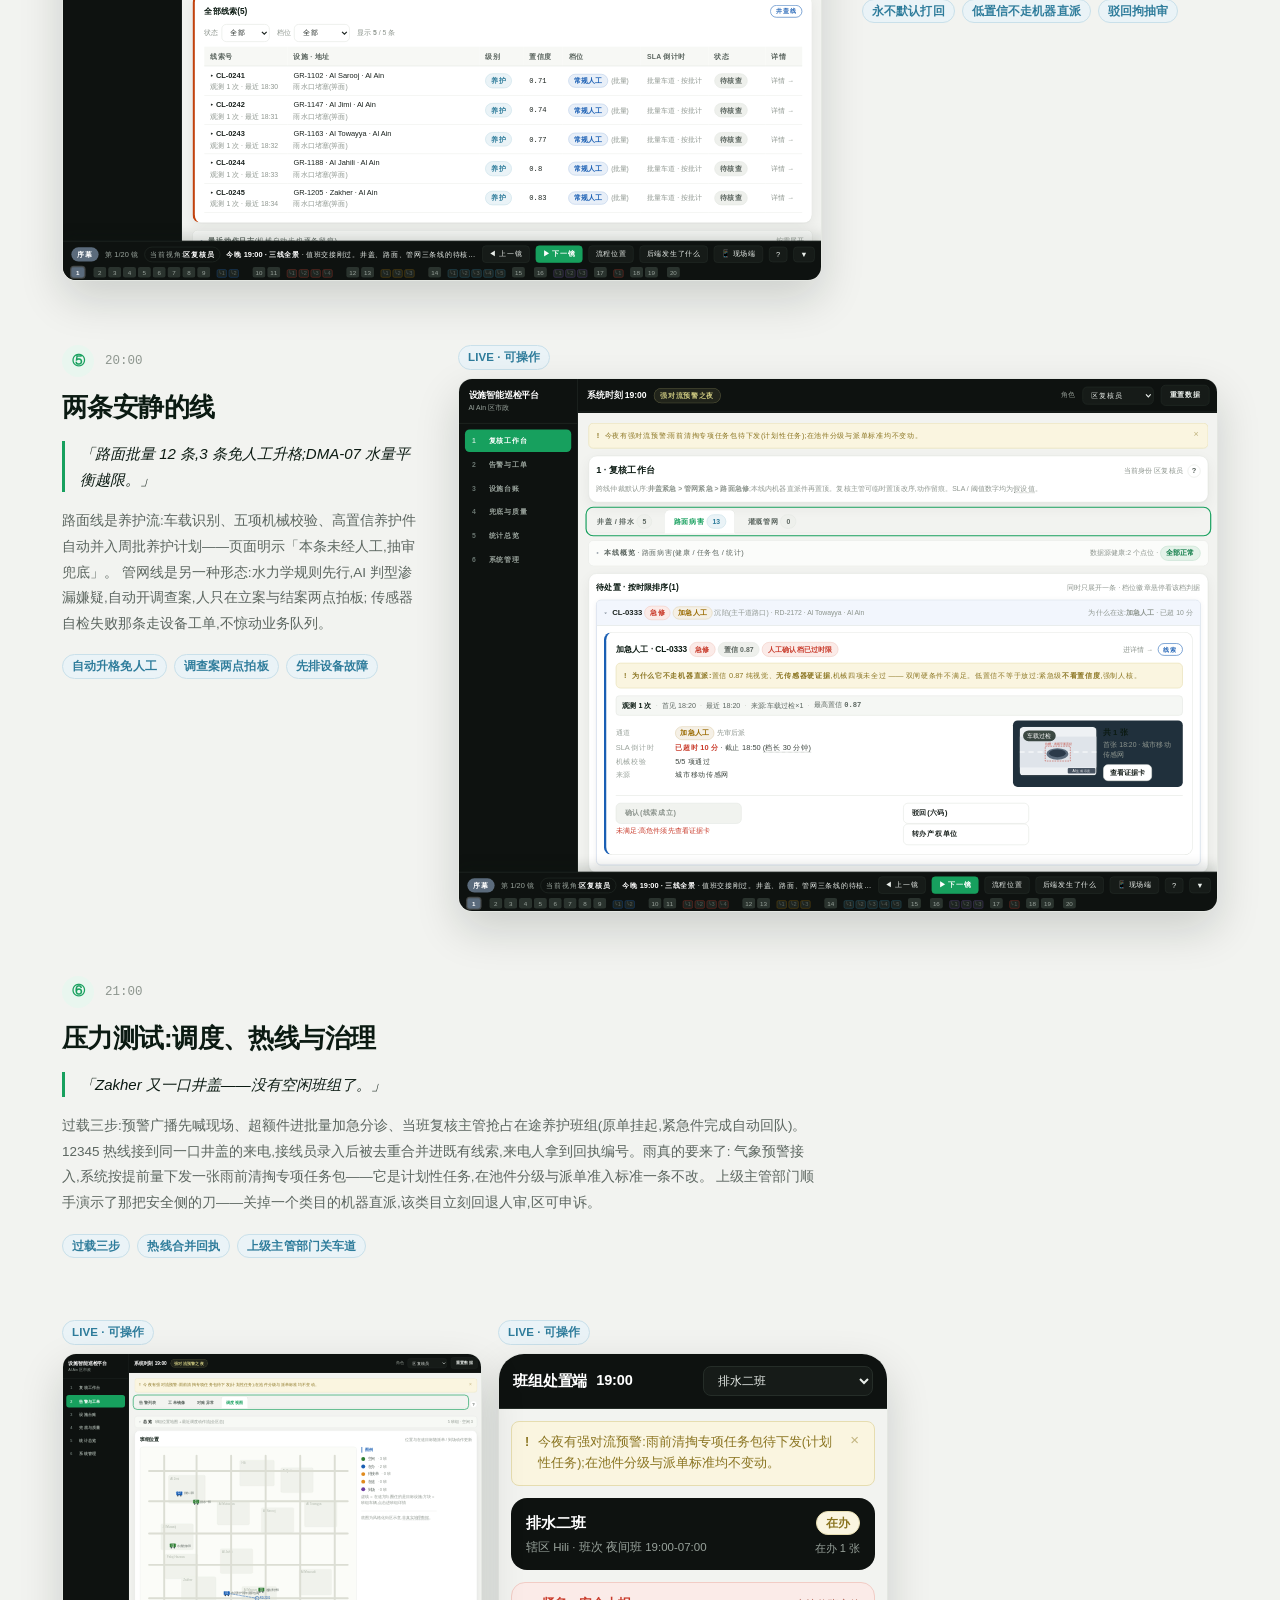
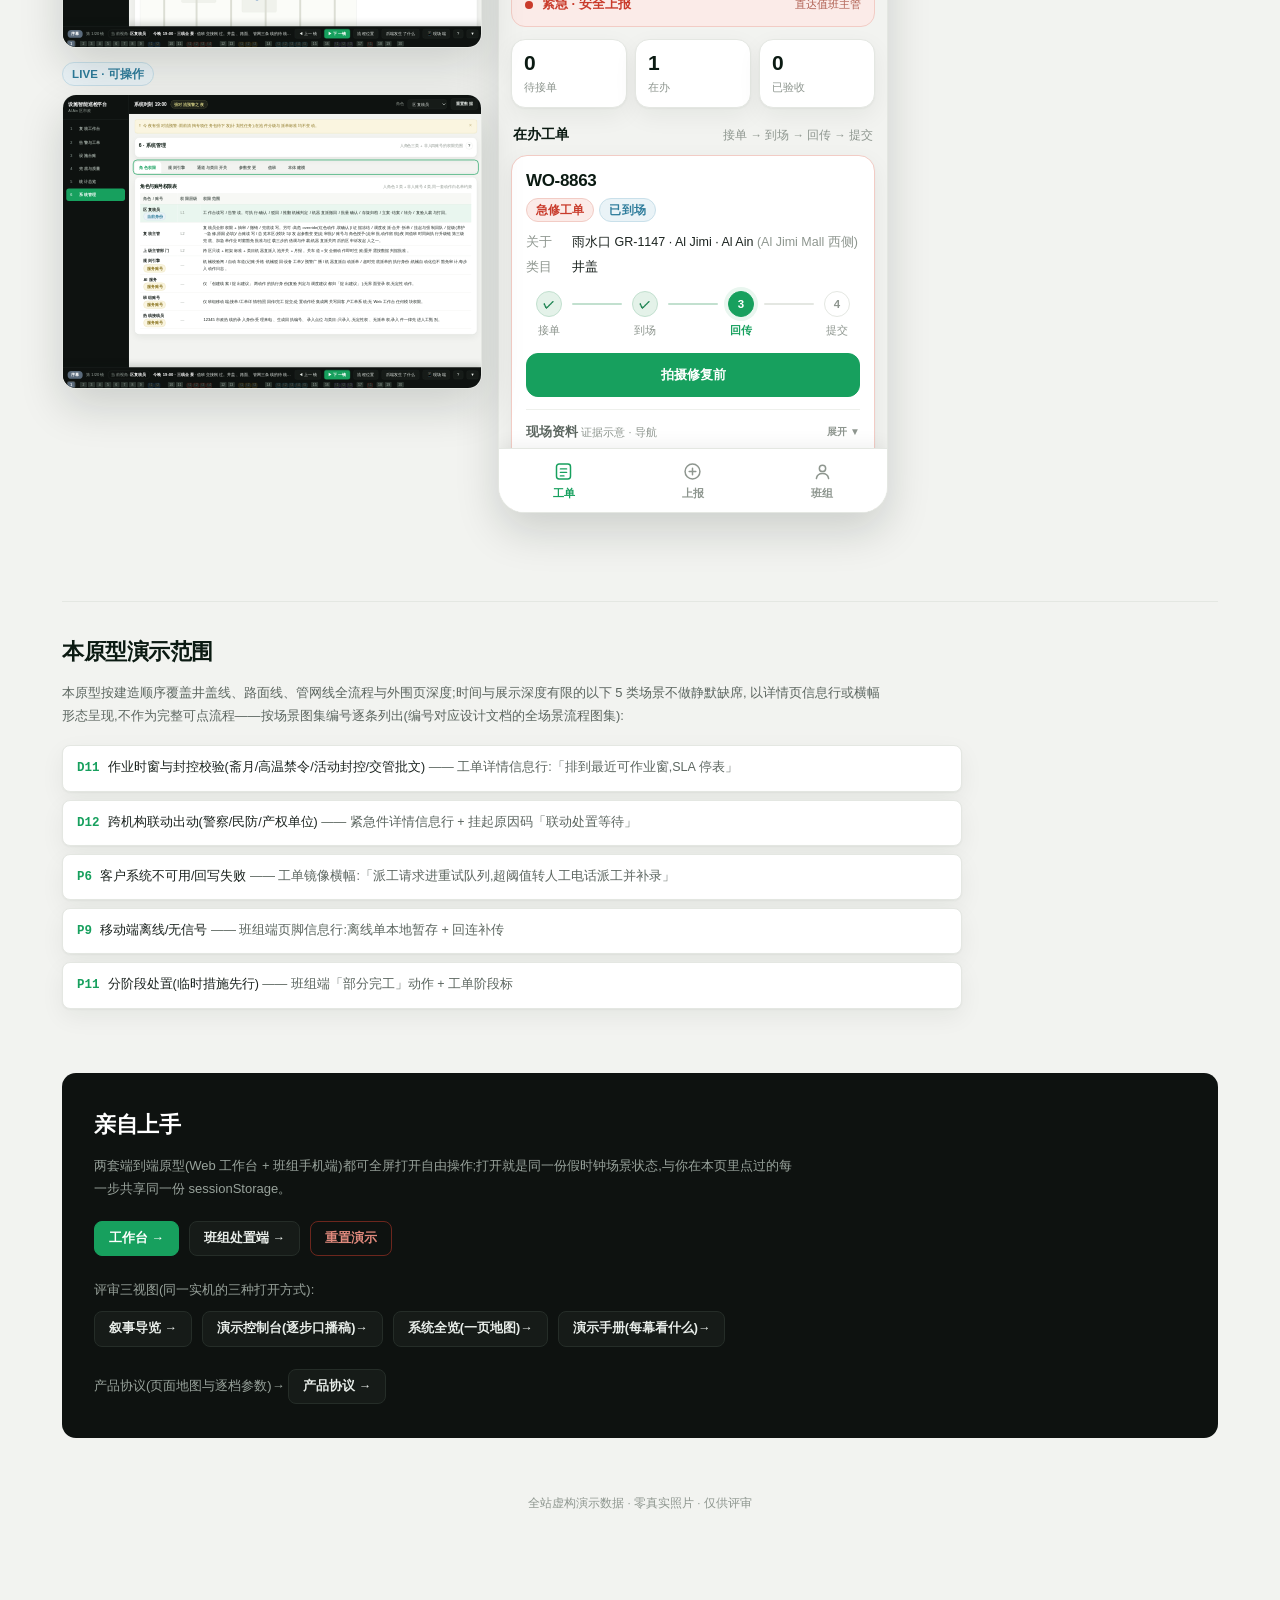
==== commit faaca922: "R88 ①-㉑ 走查第六批全落地(Y0数据层→Y1工作台∥Y2调度∥Y3导览+布局巡检靶单+Tour清扫,指挥官终检):三rollback(区值班长并入复核主管·公众端砍改12345热线+主管主动提级" ====
--- a/index.html
+++ b/index.html
@@ -129,11 +129,11 @@
   </nav>
 
   <header class="hero">
-    <div class="kicker">产品原型演示 · 一个暴雨前夜的故事 · 全部界面可直接点</div>
+    <div class="kicker">产品原型演示 · 一个强对流预警之夜的故事 · 全部界面可直接点</div>
     <h1>一座绿洲城市,和它的<br><span class="hi">城市设施智能巡检平台</span></h1>
     <p class="what">
       Al Ain 的道路、井盖、灌溉管网从此自己会说话:全域传感网持续监测,AI 识别+机械证据校验双闸筛出真问题,
-      人只在拍板点签字;紧急件由系统秒级自动派单、人 15 分钟并行复核。下面用一个暴雨前夜,把整个平台走一遍。
+      人只在拍板点签字;紧急件由系统秒级自动派单、人 15 分钟并行复核。下面用一个强对流预警之夜,把整个平台走一遍。
     </p>
 
     <div class="roles">
@@ -143,9 +143,9 @@
         <div class="r3">确认或驳回的人:线索变告警,由他拍。</div>
       </div>
       <div class="role">
-        <div class="r1">复核主管 · 区值班长</div>
-        <div class="r2">Web 工作台 · 白/夜两岗</div>
-        <div class="r3">抽审、紧急 override、调度改派/合并/拆单;白班主管、夜班值班长轮值兜底。</div>
+        <div class="r1">复核主管</div>
+        <div class="r2">Web 工作台 · 坐席(夜间同岗值班)</div>
+        <div class="r3">抽审、紧急 override、提级、调度改派/合并/拆单与抢占仲裁;升级链最后一级兜底。</div>
       </div>
       <div class="role">
         <div class="r1">市政班组</div>
@@ -158,9 +158,9 @@
         <div class="r3">看总览、抽审、握机器直派开关。</div>
       </div>
       <div class="role">
-        <div class="r1">公众</div>
-        <div class="r2">手机 · 上报</div>
-        <div class="r3">上报异常线索,查看回执与去重合并状态。</div>
+        <div class="r1">12345 市政热线</div>
+        <div class="r2">接线员 · 录入</div>
+        <div class="r3">受理市民来电、生成回执编号;只录入不定性,录入件先进人工甄别。</div>
       </div>
     </div>
 
@@ -183,7 +183,7 @@
       <span class="banner-ico">i</span>
       <div>
         下面每一幕内嵌的都是同一套系统的实机镜像——先点框内底部导览条「▶ 下一镜」,把假时钟从 19:00 走到 19:02,
-        看那一次自动派单;工作台 / 班组端 / 公众端共享同一份 sessionStorage 演示状态,这里点开的框与全屏打开的页面状态互通,
+        看那一次自动派单;工作台与班组端共享同一份 sessionStorage 演示状态,这里点开的框与全屏打开的页面状态互通,
         继续点按可以把剧情一路推进到 21:30。
       </div>
     </div>
@@ -309,16 +309,17 @@
   <section class="act wide" id="act6">
     <div class="act-body">
       <div class="act-head"><span class="act-no">⑥</span><span class="act-time">21:00</span></div>
-      <h2>压力测试:调度、公众与治理</h2>
+      <h2>压力测试:调度、热线与治理</h2>
       <p class="quote">「Zakher 又一口井盖——没有空闲班组了。」</p>
       <p class="story">
-        过载三步:预警广播先喊现场、超额件进批量加急分诊、值班长抢占在途养护班组(原单挂起,紧急件完成自动回队)。
-        公众上报的同一口井盖被去重合并进既有线索,上报人拿到回执编号。雨真的要来了:暴雨模式启动、全线升档;
+        过载三步:预警广播先喊现场、超额件进批量加急分诊、当班复核主管抢占在途养护班组(原单挂起,紧急件完成自动回队)。
+        12345 热线接到同一口井盖的来电,接线员录入后被去重合并进既有线索,来电人拿到回执编号。雨真的要来了:
+        气象预警接入,系统按提前量下发一张雨前清掏专项任务包——它是计划性任务,在池件分级与派单准入标准一条不改。
         上级主管部门顺手演示了那把安全侧的刀——关掉一个类目的机器直派,该类目立刻回退人审,区可申诉。
       </p>
       <div class="points">
         <span class="pt badge badge-blue">过载三步</span>
-        <span class="pt badge badge-blue">多源合并回执</span>
+        <span class="pt badge badge-blue">热线合并回执</span>
         <span class="pt badge badge-blue">上级主管部门关车道</span>
       </div>
     </div>
@@ -335,7 +336,7 @@
       </div>
       <div class="frame-wrap">
         <span class="frame-label badge badge-blue">LIVE · 可操作</span>
-        <div class="phone"><iframe data-src="public.html" title="公众上报端(去重合并/回执)"></iframe></div>
+        <div class="phone"><iframe data-src="crew.html?crew=CR-02" title="现场端 · 借调班组(抢占后接单)"></iframe></div>
       </div>
     </div>
   </section>
@@ -354,12 +355,11 @@
   <div class="outro">
     <h2>亲自上手</h2>
     <p class="lead">
-      三套端到端原型都可全屏打开自由操作;打开就是同一份假时钟场景状态,与你在本页里点过的每一步共享同一份 sessionStorage。
+      两套端到端原型(Web 工作台 + 班组手机端)都可全屏打开自由操作;打开就是同一份假时钟场景状态,与你在本页里点过的每一步共享同一份 sessionStorage。
     </p>
     <div class="links">
       <a class="btn btn-primary" href="app.html" target="_blank" rel="noopener">工作台 →</a>
       <a class="btn" href="crew.html" target="_blank" rel="noopener">班组处置端 →</a>
-      <a class="btn" href="public.html" target="_blank" rel="noopener">公众上报端 →</a>
       <button type="button" class="btn btn-danger" id="btnResetDemo">重置演示</button>
     </div>
     <p class="lead" style="margin-top:22px">评审三视图(同一实机的三种打开方式):</p>
@@ -416,7 +416,7 @@
   if (btnReset) {
     btnReset.addEventListener('click', function () {
       try { window.sessionStorage.removeItem('origen-demo-v1'); } catch (e) { /* 内存兜底态,忽略 */ }
-      window.alert('演示状态已清空。刷新本页,或已打开的工作台 / 班组端 / 公众端页面,即可从 19:00 重新开始。');
+      window.alert('演示状态已清空。刷新本页,或已打开的工作台 / 班组端页面,即可从 19:00 重新开始。');
     });
   }
 })();
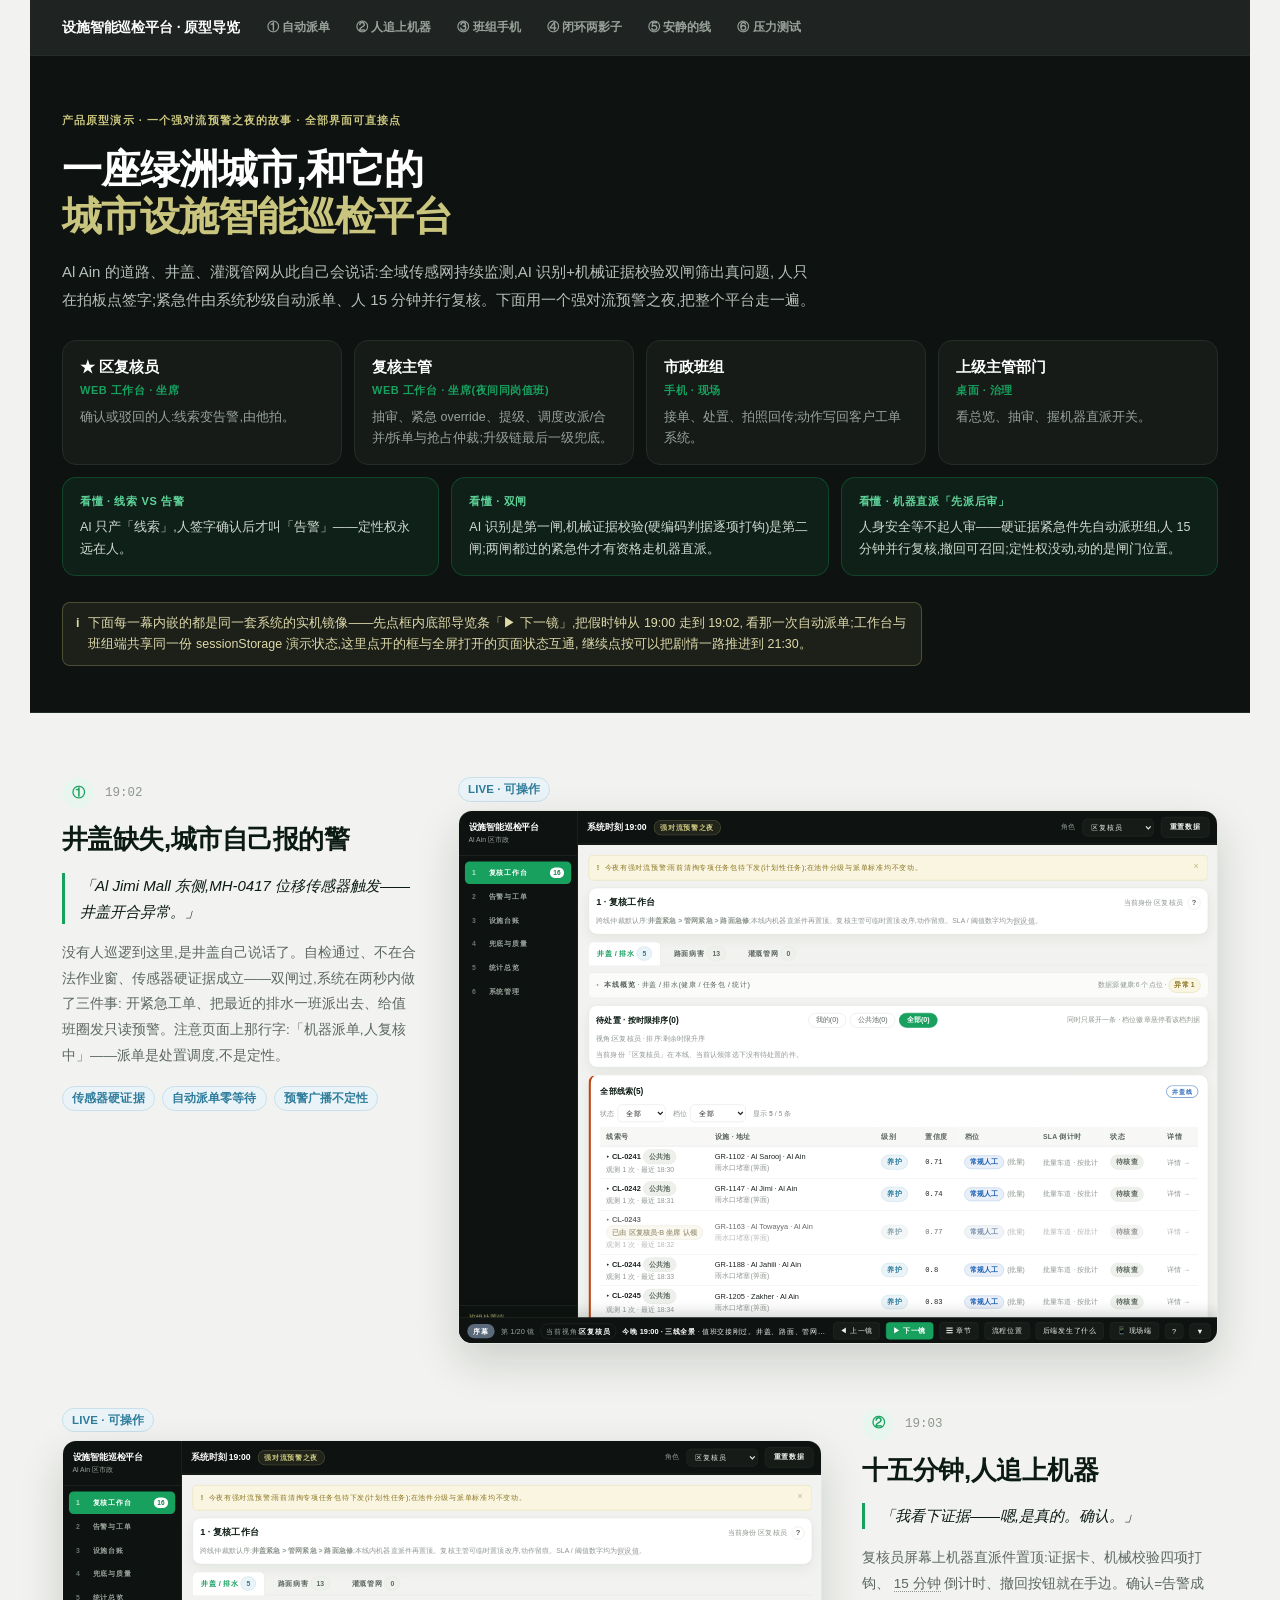
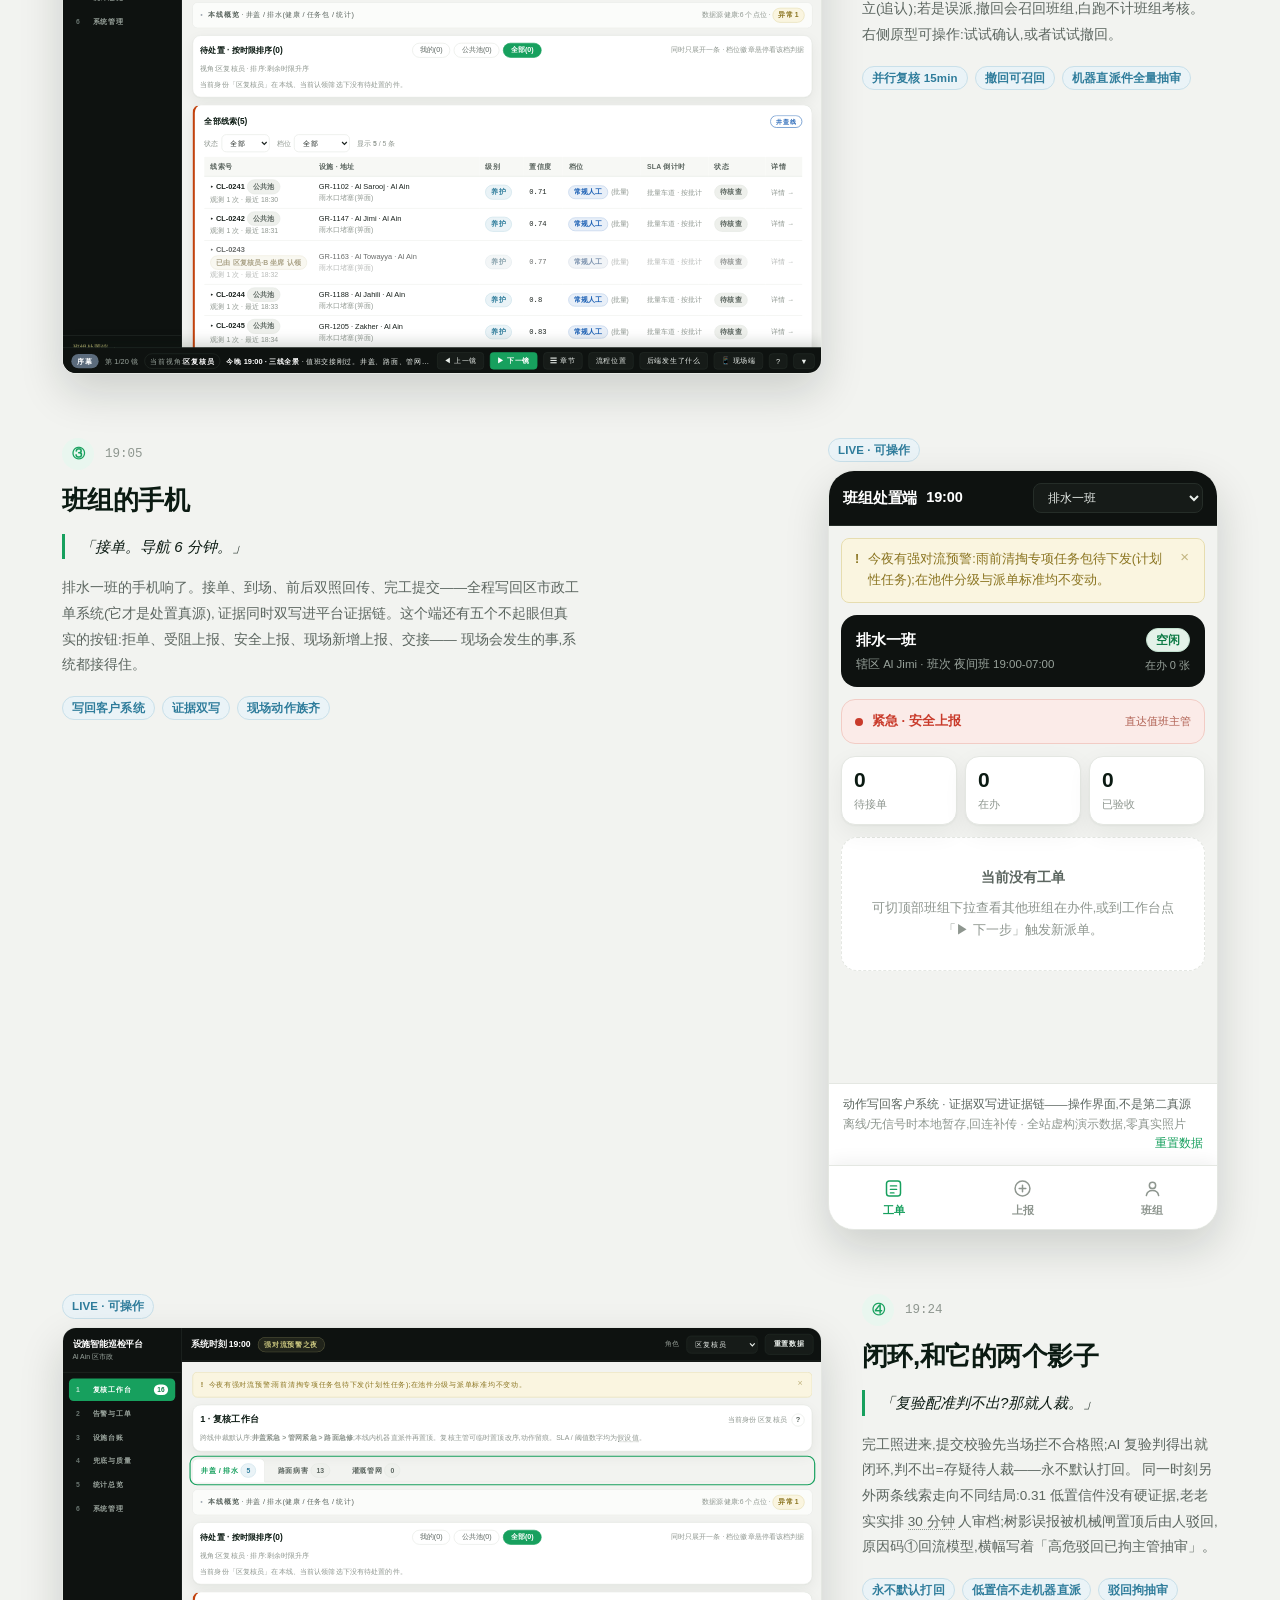
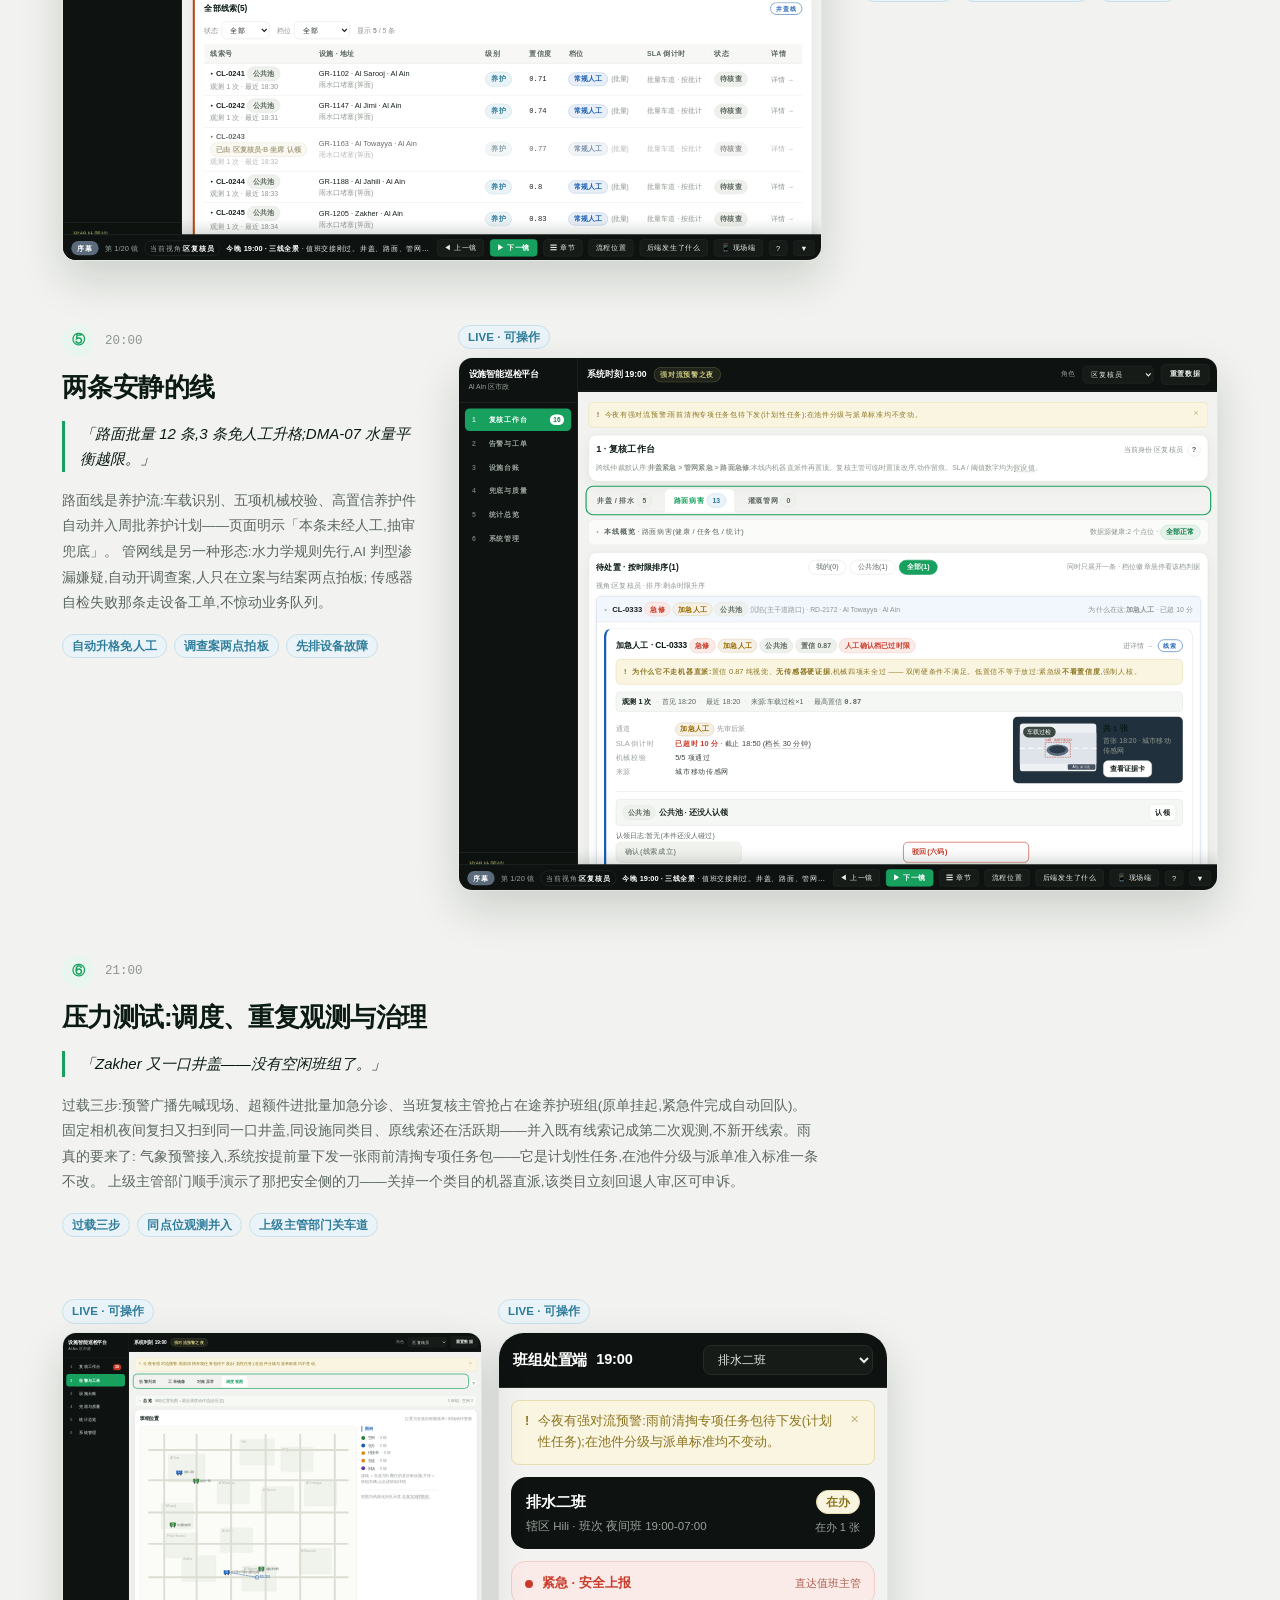
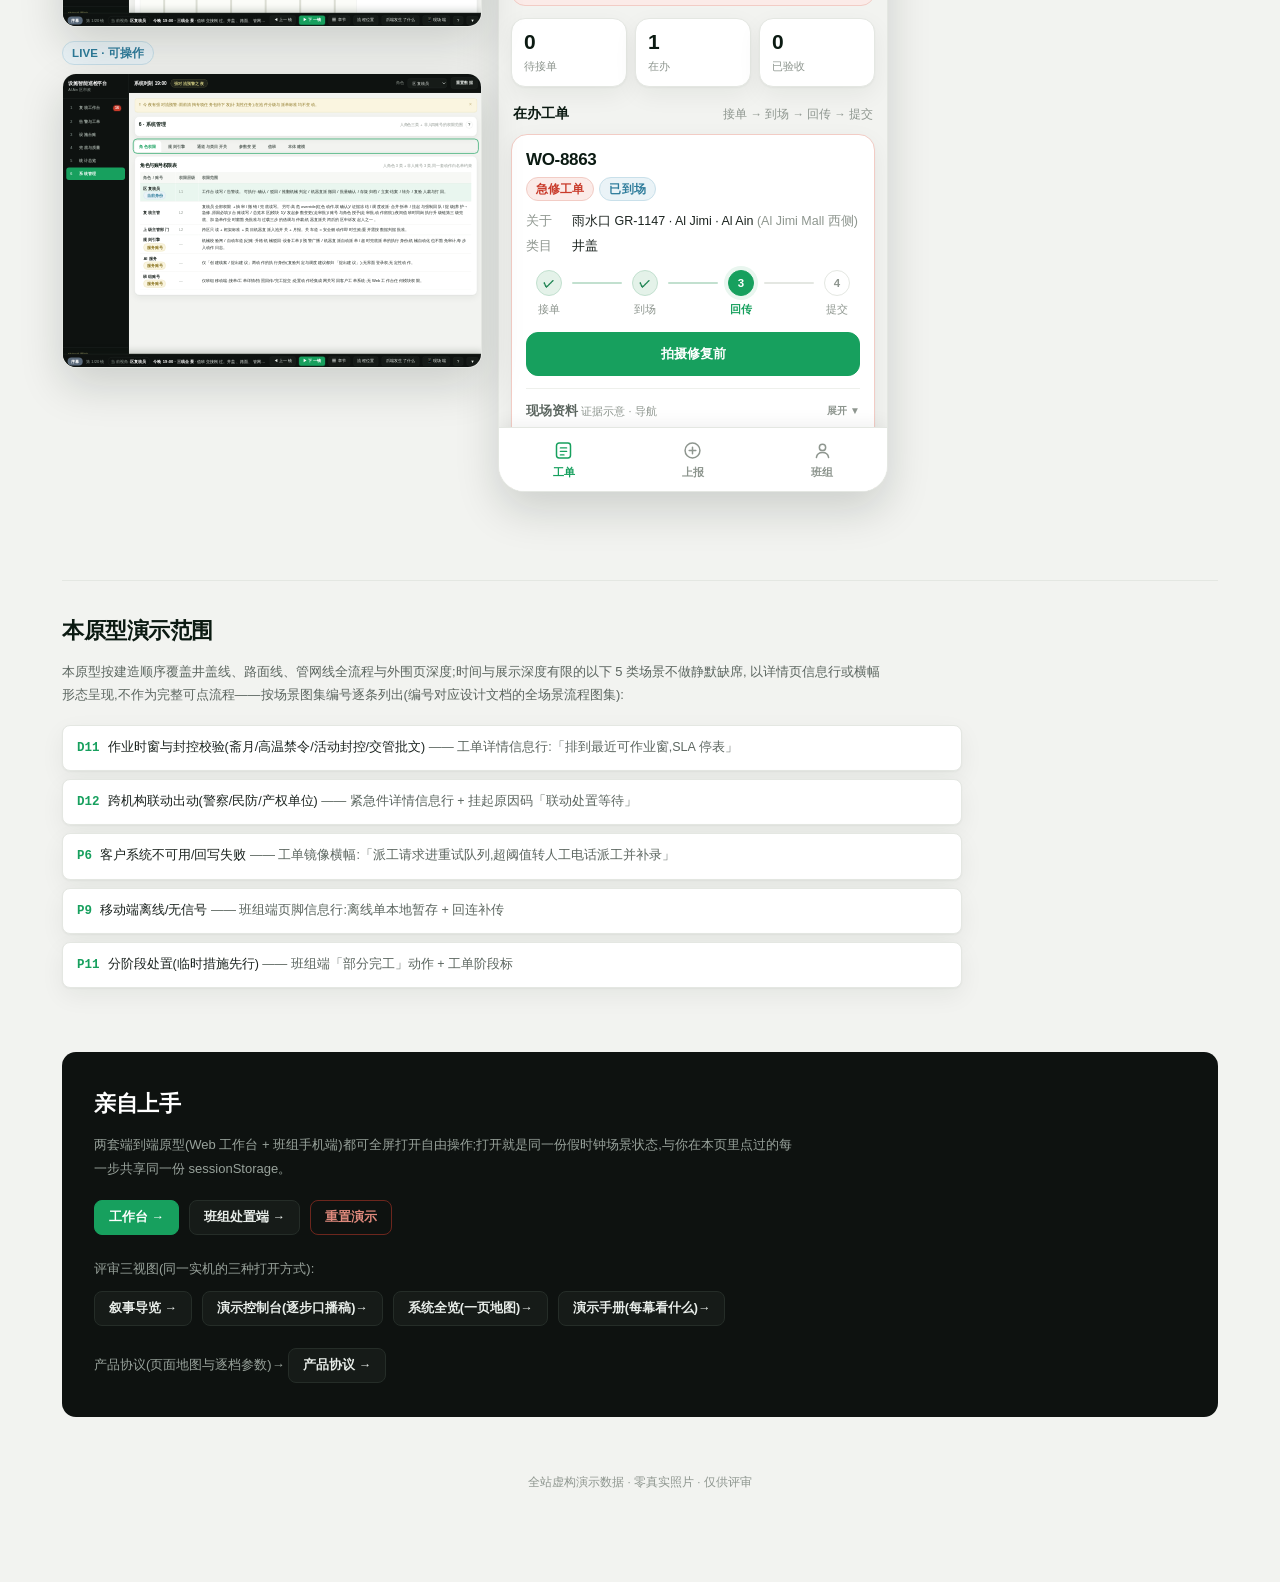
==== commit ed2bc505: "R89 ①-⑩ 走查第七批代码波全落地(Z0数据层→Z1工作台∥Z2调度链接∥Z3导览+Tour清扫,指挥官中检):认领制任务池(公共池/认领/接手需原因/隐式认领双账/角色视角过滤/侧栏红点角标)+" ====
--- a/index.html
+++ b/index.html
@@ -157,11 +157,6 @@
         <div class="r2">桌面 · 治理</div>
         <div class="r3">看总览、抽审、握机器直派开关。</div>
       </div>
-      <div class="role">
-        <div class="r1">12345 市政热线</div>
-        <div class="r2">接线员 · 录入</div>
-        <div class="r3">受理市民来电、生成回执编号;只录入不定性,录入件先进人工甄别。</div>
-      </div>
     </div>
 
     <div class="explain">
@@ -309,17 +304,17 @@
   <section class="act wide" id="act6">
     <div class="act-body">
       <div class="act-head"><span class="act-no">⑥</span><span class="act-time">21:00</span></div>
-      <h2>压力测试:调度、热线与治理</h2>
+      <h2>压力测试:调度、重复观测与治理</h2>
       <p class="quote">「Zakher 又一口井盖——没有空闲班组了。」</p>
       <p class="story">
         过载三步:预警广播先喊现场、超额件进批量加急分诊、当班复核主管抢占在途养护班组(原单挂起,紧急件完成自动回队)。
-        12345 热线接到同一口井盖的来电,接线员录入后被去重合并进既有线索,来电人拿到回执编号。雨真的要来了:
+固定相机夜间复扫又扫到同一口井盖,同设施同类目、原线索还在活跃期——并入既有线索记成第二次观测,不新开线索。雨真的要来了:
         气象预警接入,系统按提前量下发一张雨前清掏专项任务包——它是计划性任务,在池件分级与派单准入标准一条不改。
         上级主管部门顺手演示了那把安全侧的刀——关掉一个类目的机器直派,该类目立刻回退人审,区可申诉。
       </p>
       <div class="points">
         <span class="pt badge badge-blue">过载三步</span>
-        <span class="pt badge badge-blue">热线合并回执</span>
+        <span class="pt badge badge-blue">同点位观测并入</span>
         <span class="pt badge badge-blue">上级主管部门关车道</span>
       </div>
     </div>
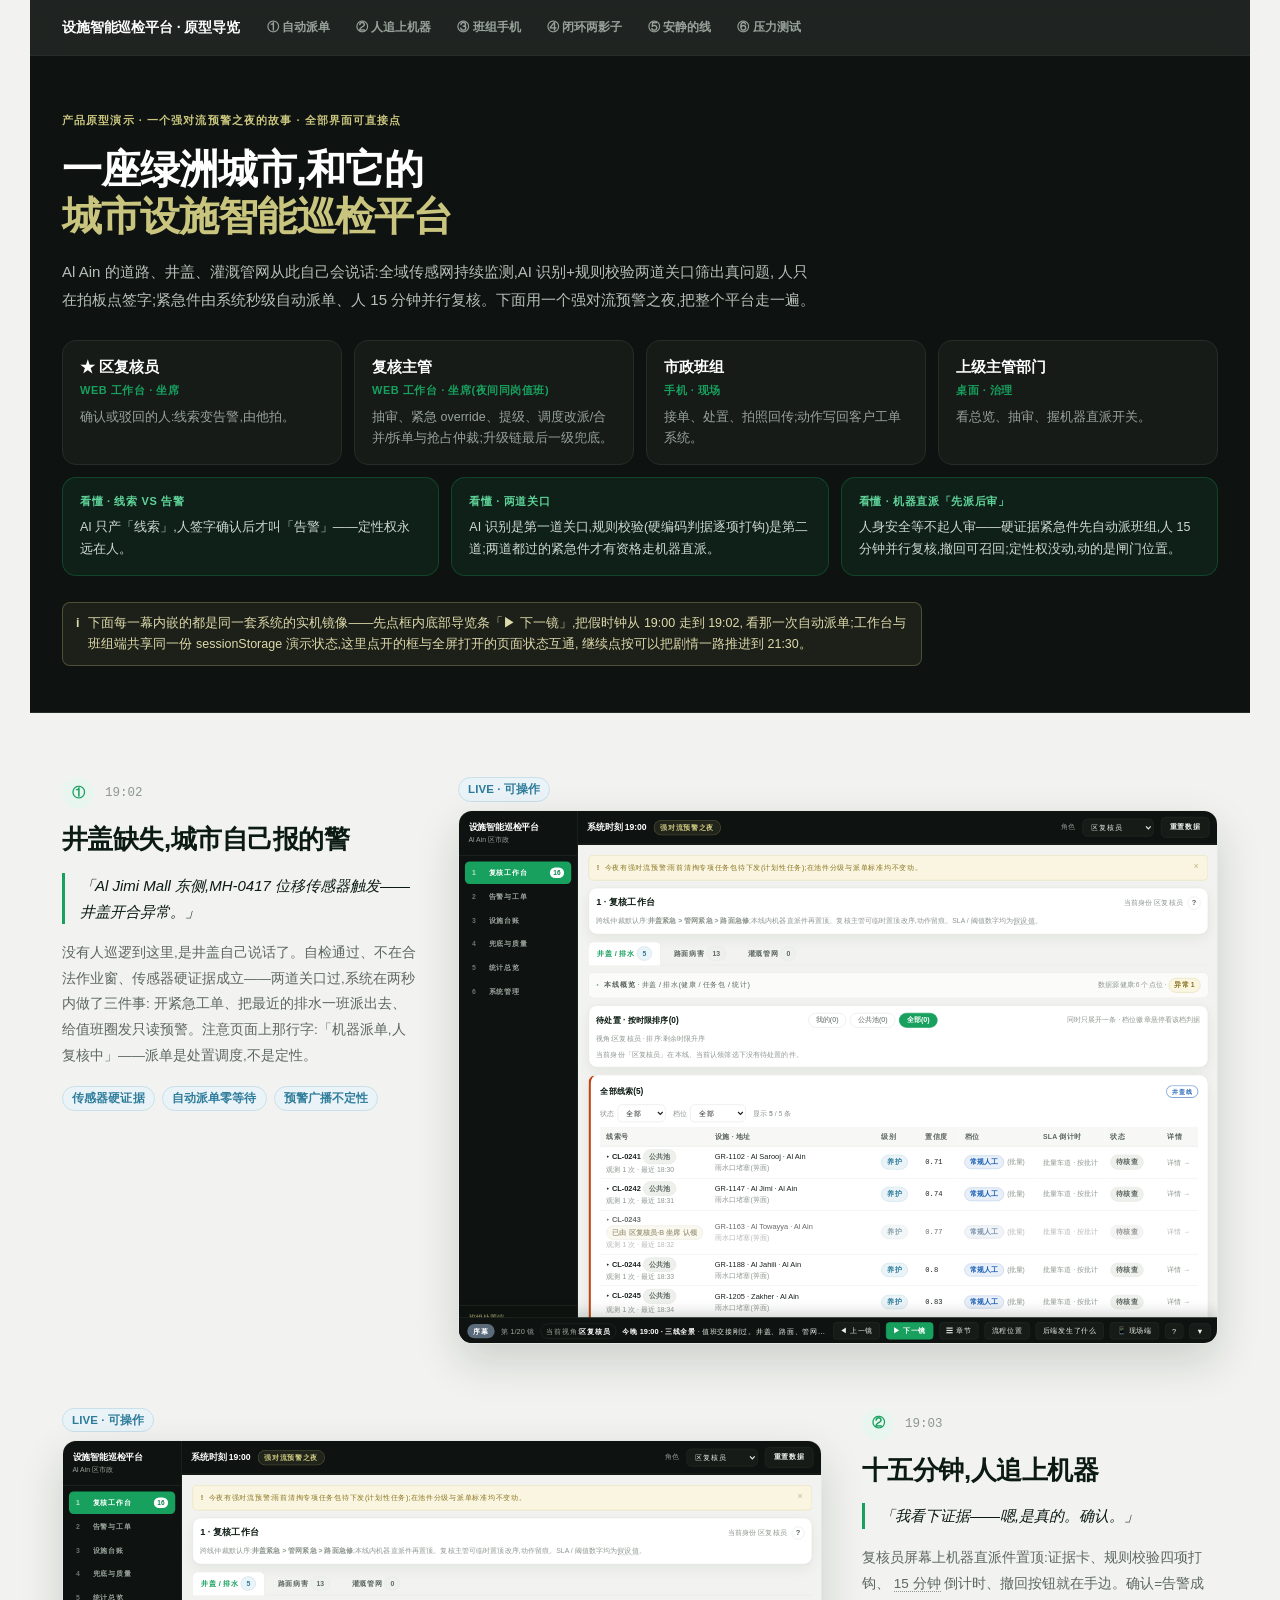
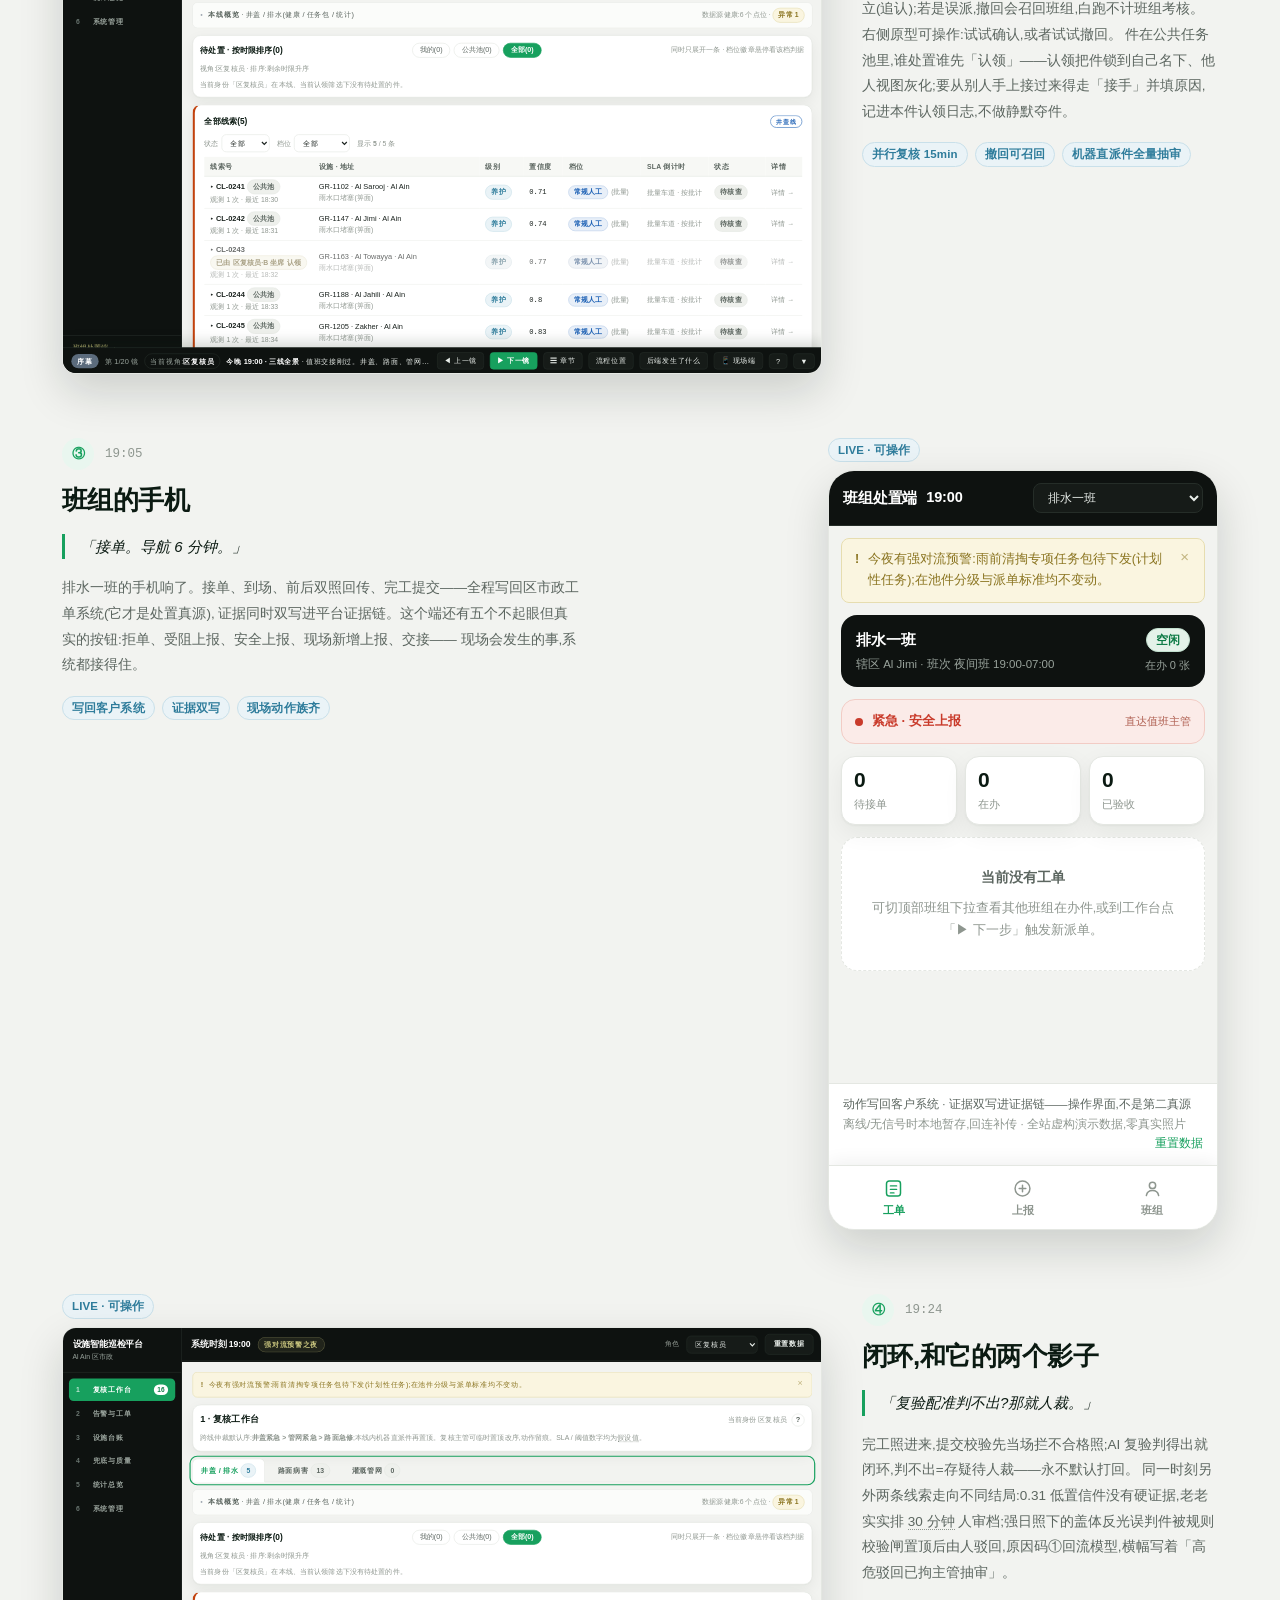
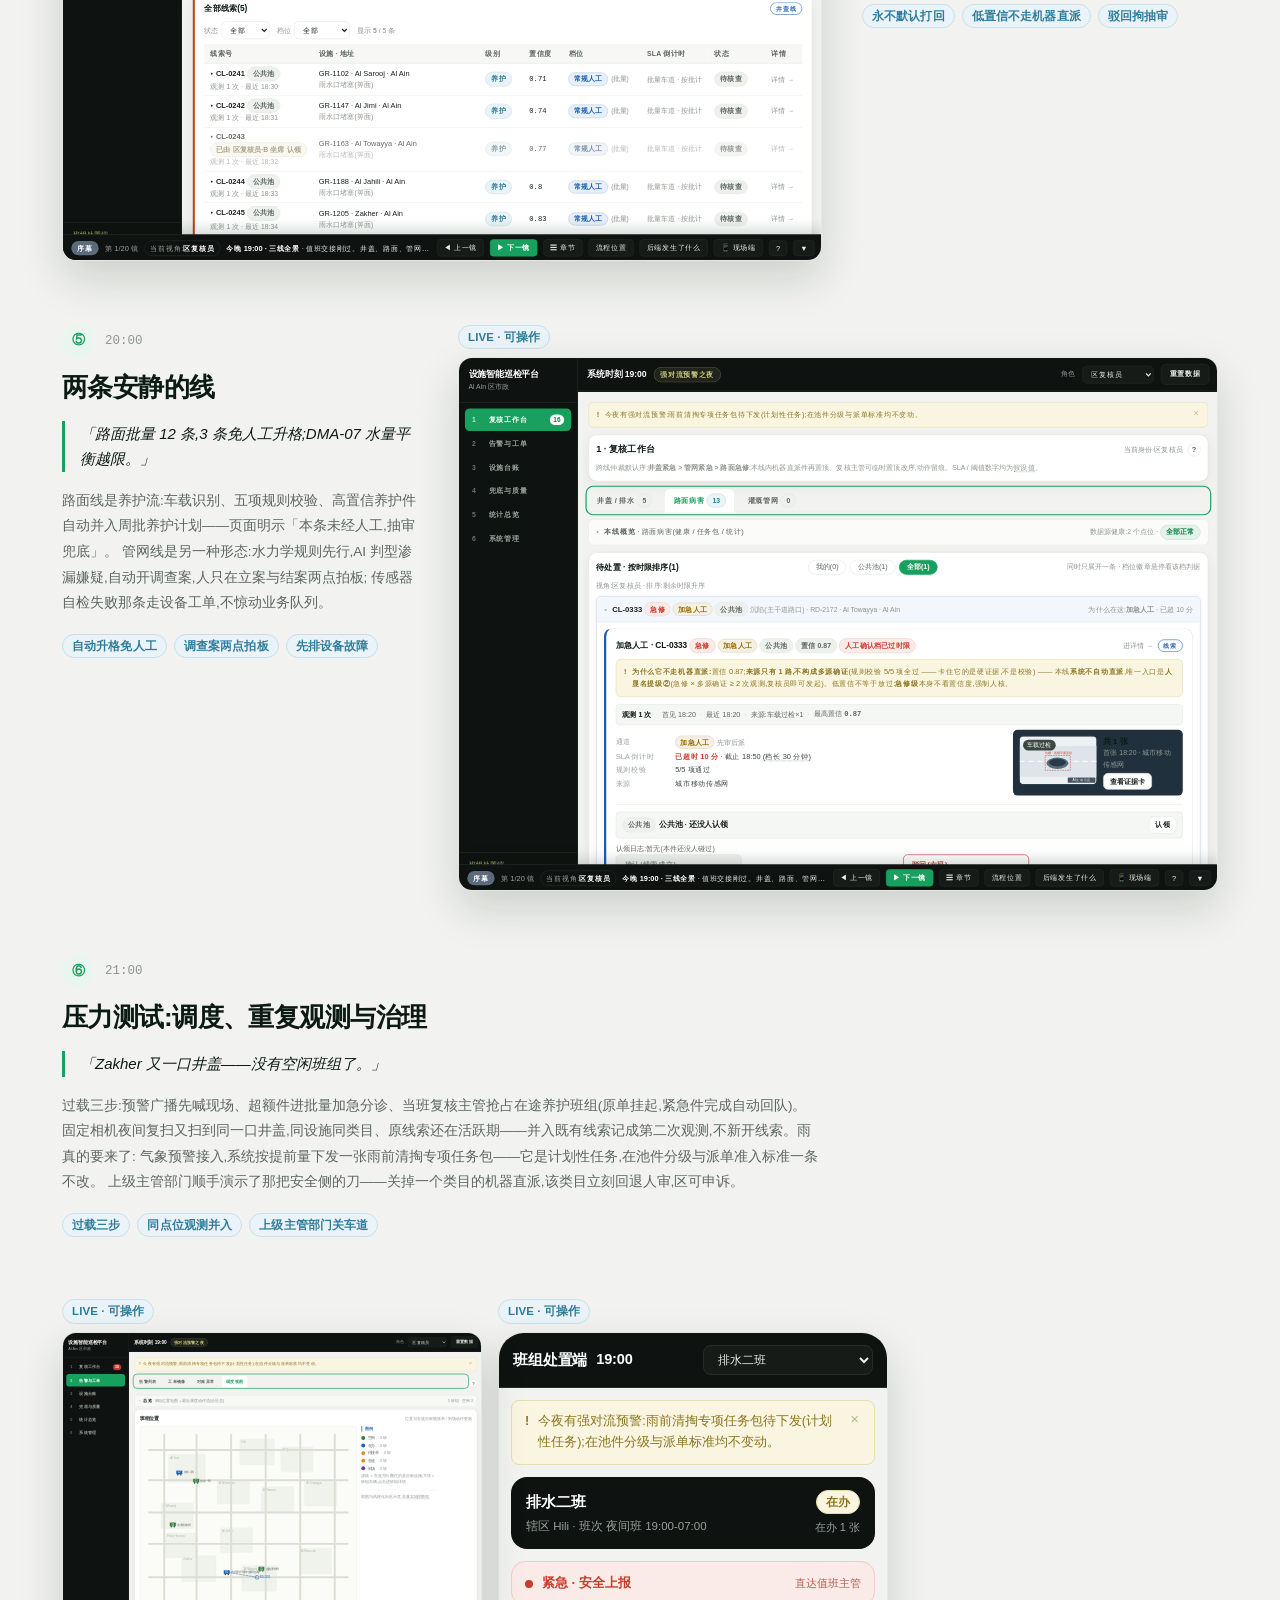
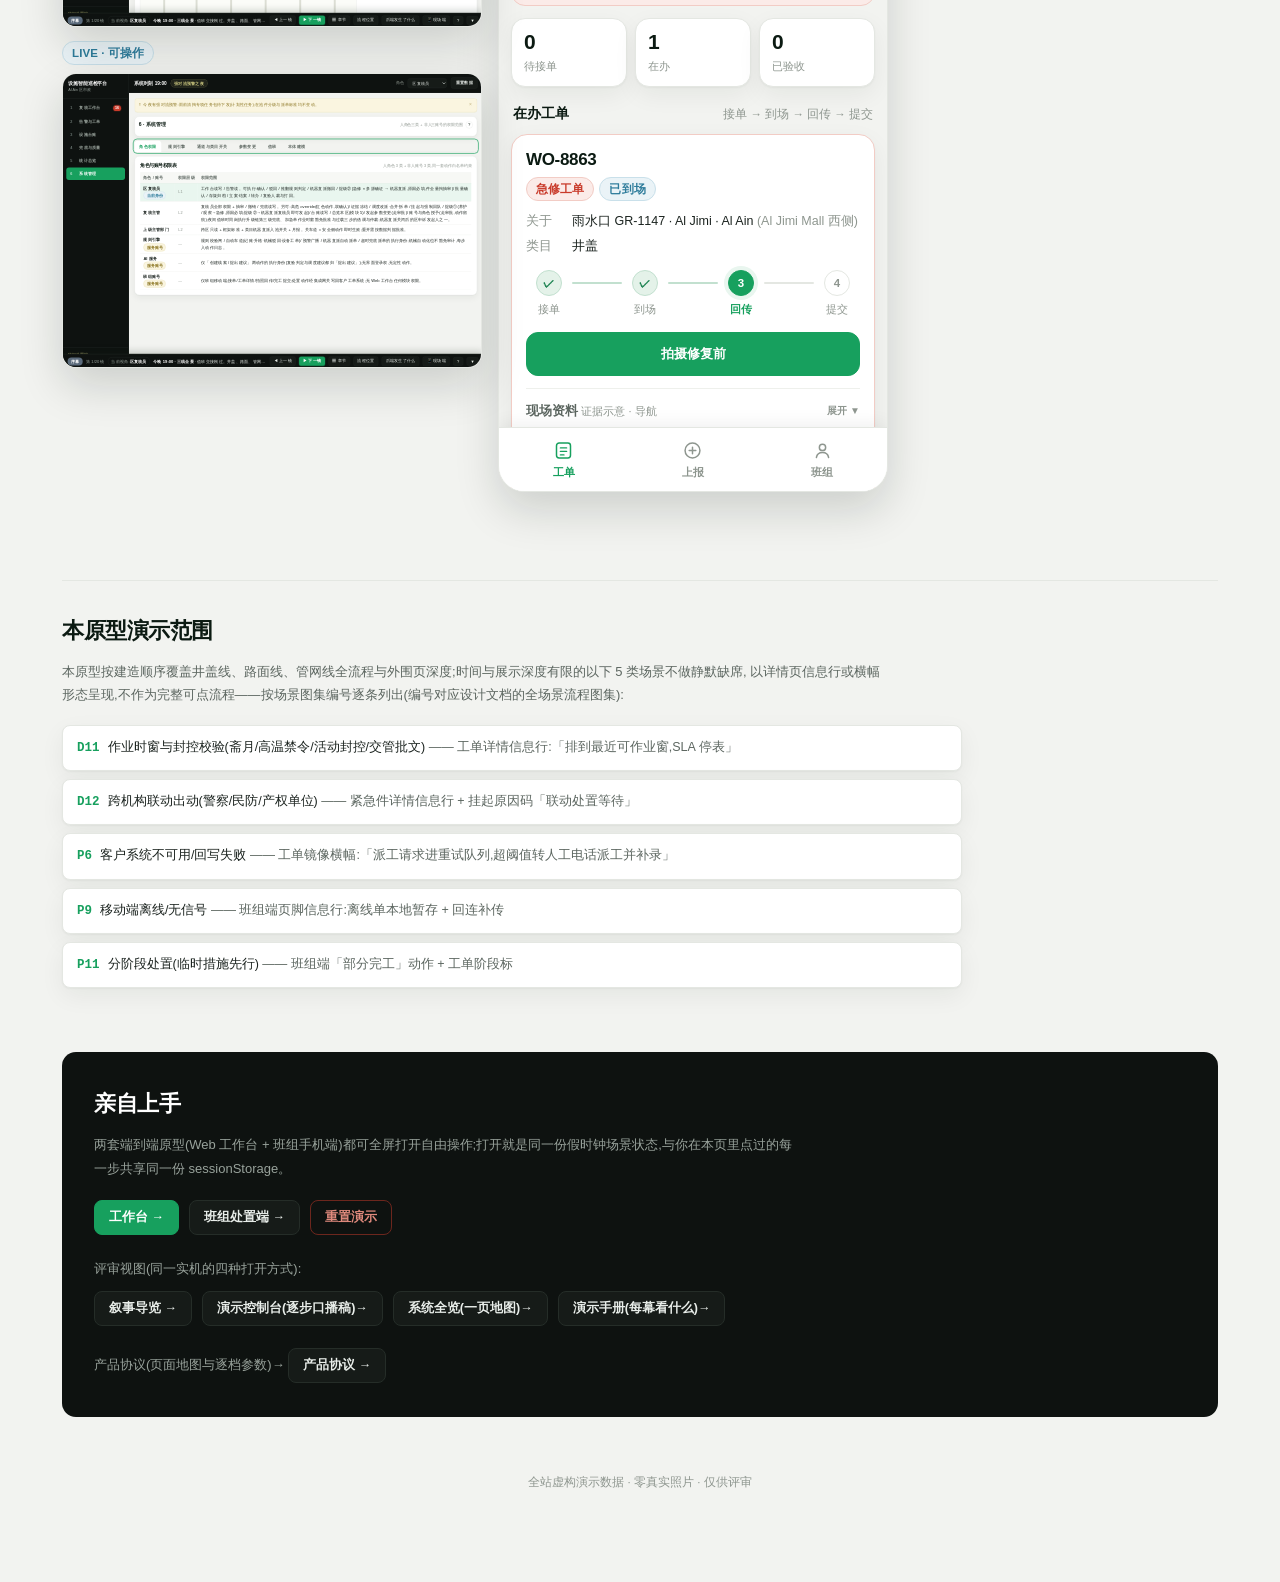
==== commit fa588ba5: "R90 PRD 模板重组 + R89⑪ Z4 三路一致性审计与三路修复(指挥官终检):PRD 21 页新结构(产品描述/三线探查+审核模块[功能说明+操作流程图+双用例+真机截图5张+字段表+规则指路" ====
--- a/index.html
+++ b/index.html
@@ -132,7 +132,7 @@
     <div class="kicker">产品原型演示 · 一个强对流预警之夜的故事 · 全部界面可直接点</div>
     <h1>一座绿洲城市,和它的<br><span class="hi">城市设施智能巡检平台</span></h1>
     <p class="what">
-      Al Ain 的道路、井盖、灌溉管网从此自己会说话:全域传感网持续监测,AI 识别+机械证据校验双闸筛出真问题,
+      Al Ain 的道路、井盖、灌溉管网从此自己会说话:全域传感网持续监测,AI 识别+规则校验两道关口筛出真问题,
       人只在拍板点签字;紧急件由系统秒级自动派单、人 15 分钟并行复核。下面用一个强对流预警之夜,把整个平台走一遍。
     </p>
 
@@ -165,8 +165,8 @@
         <p>AI 只产「线索」,人签字确认后才叫「告警」——定性权永远在人。</p>
       </div>
       <div class="ex">
-        <div class="t">看懂 · 双闸</div>
-        <p>AI 识别是第一闸,机械证据校验(硬编码判据逐项打钩)是第二闸;两闸都过的紧急件才有资格走机器直派。</p>
+        <div class="t">看懂 · 两道关口</div>
+        <p>AI 识别是第一道关口,规则校验(硬编码判据逐项打钩)是第二道;两道都过的紧急件才有资格走机器直派。</p>
       </div>
       <div class="ex">
         <div class="t">看懂 · 机器直派「先派后审」</div>
@@ -191,7 +191,7 @@
       <h2>井盖缺失,城市自己报的警</h2>
       <p class="quote">「Al Jimi Mall 东侧,MH-0417 位移传感器触发——井盖开合异常。」</p>
       <p class="story">
-        没有人巡逻到这里,是井盖自己说话了。自检通过、不在合法作业窗、传感器硬证据成立——双闸过,系统在两秒内做了三件事:
+        没有人巡逻到这里,是井盖自己说话了。自检通过、不在合法作业窗、传感器硬证据成立——两道关口过,系统在两秒内做了三件事:
         开紧急工单、把最近的排水一班派出去、给值班圈发只读预警。注意页面上那行字:「机器派单,人复核中」——派单是处置调度,不是定性。
       </p>
       <div class="points">
@@ -217,10 +217,11 @@
       <h2>十五分钟,人追上机器</h2>
       <p class="quote">「我看下证据——嗯,是真的。确认。」</p>
       <p class="story">
-        复核员屏幕上机器直派件置顶:证据卡、机械校验四项打钩、
+        复核员屏幕上机器直派件置顶:证据卡、规则校验四项打钩、
         <span class="assume" title="假设值:机器直派并行复核窗 15 分钟,区可配">15 分钟</span>
         倒计时、撤回按钮就在手边。确认=告警成立(追认);若是误派,撤回会召回班组,白跑不计班组考核。
         右侧原型可操作:试试确认,或者试试撤回。
+        件在公共任务池里,谁处置谁先「认领」——认领把件锁到自己名下、他人视图灰化;要从别人手上接过来得走「接手」并填原因,记进本件认领日志,不做静默夺件。
       </p>
       <div class="points">
         <span class="pt badge badge-blue">并行复核 15min</span>
@@ -267,7 +268,7 @@
         完工照进来,提交校验先当场拦不合格照;AI 复验判得出就闭环,判不出=存疑待人裁——永不默认打回。
         同一时刻另外两条线索走向不同结局:0.31 低置信件没有硬证据,老老实实排
         <span class="assume" title="假设值:加急人工档 SLA 30 分钟,区可配">30 分钟</span>
-        人审档;树影误报被机械闸置顶后由人驳回,原因码①回流模型,横幅写着「高危驳回已拘主管抽审」。
+        人审档;强日照下的盖体反光误判件被规则校验闸置顶后由人驳回,原因码①回流模型,横幅写着「高危驳回已拘主管抽审」。
       </p>
       <div class="points">
         <span class="pt badge badge-blue">永不默认打回</span>
@@ -284,7 +285,7 @@
       <h2>两条安静的线</h2>
       <p class="quote">「路面批量 12 条,3 条免人工升格;DMA-07 水量平衡越限。」</p>
       <p class="story">
-        路面线是养护流:车载识别、五项机械校验、高置信养护件自动并入周批养护计划——页面明示「本条未经人工,抽审兜底」。
+        路面线是养护流:车载识别、五项规则校验、高置信养护件自动并入周批养护计划——页面明示「本条未经人工,抽审兜底」。
         管网线是另一种形态:水力学规则先行,AI 判型渗漏嫌疑,自动开调查案,人只在立案与结案两点拍板;
         传感器自检失败那条走设备工单,不惊动业务队列。
       </p>
@@ -357,7 +358,7 @@
       <a class="btn" href="crew.html" target="_blank" rel="noopener">班组处置端 →</a>
       <button type="button" class="btn btn-danger" id="btnResetDemo">重置演示</button>
     </div>
-    <p class="lead" style="margin-top:22px">评审三视图(同一实机的三种打开方式):</p>
+    <p class="lead" style="margin-top:22px">评审视图(同一实机的四种打开方式):</p>
     <div class="links" style="margin-top:10px">
       <a class="btn" href="Tour-A-Narrated.dc.html" target="_blank" rel="noopener">叙事导览 →</a>
       <a class="btn" href="Tour-B-Console.dc.html" target="_blank" rel="noopener">演示控制台(逐步口播稿)→</a>
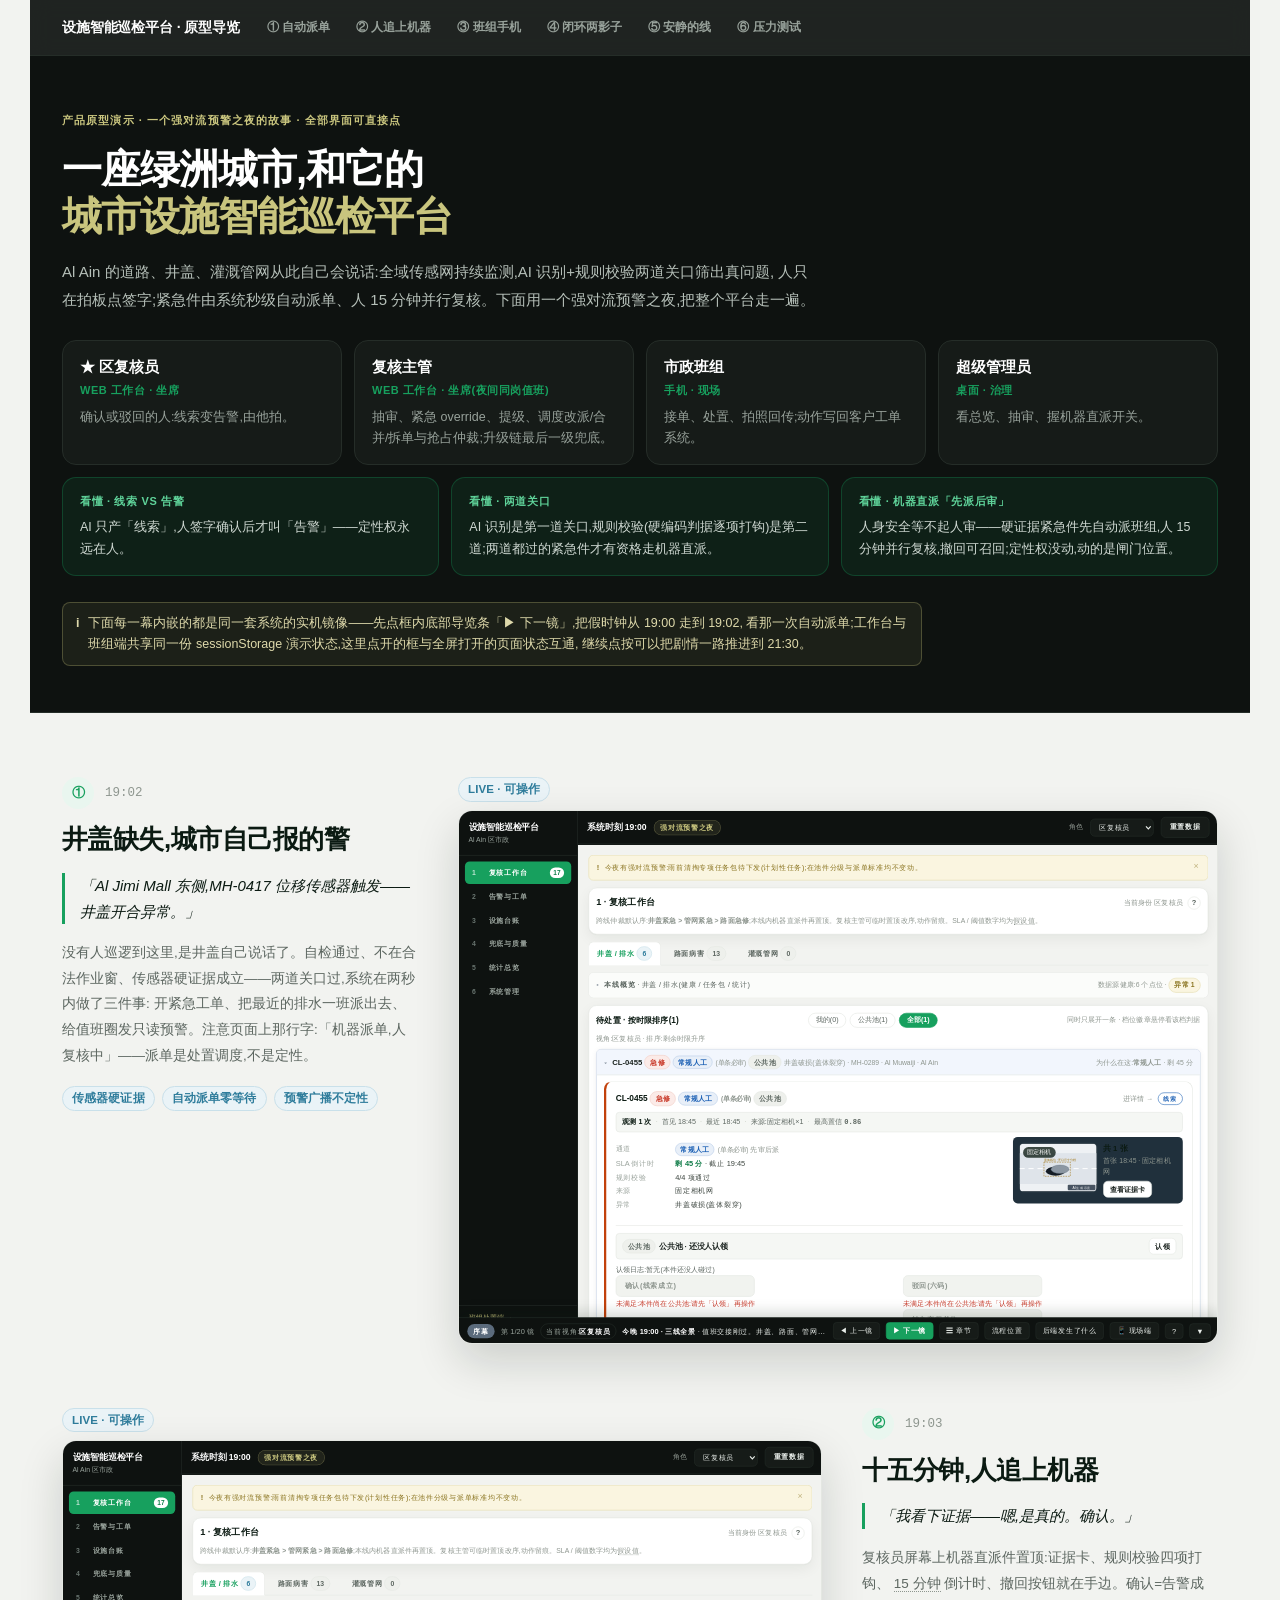
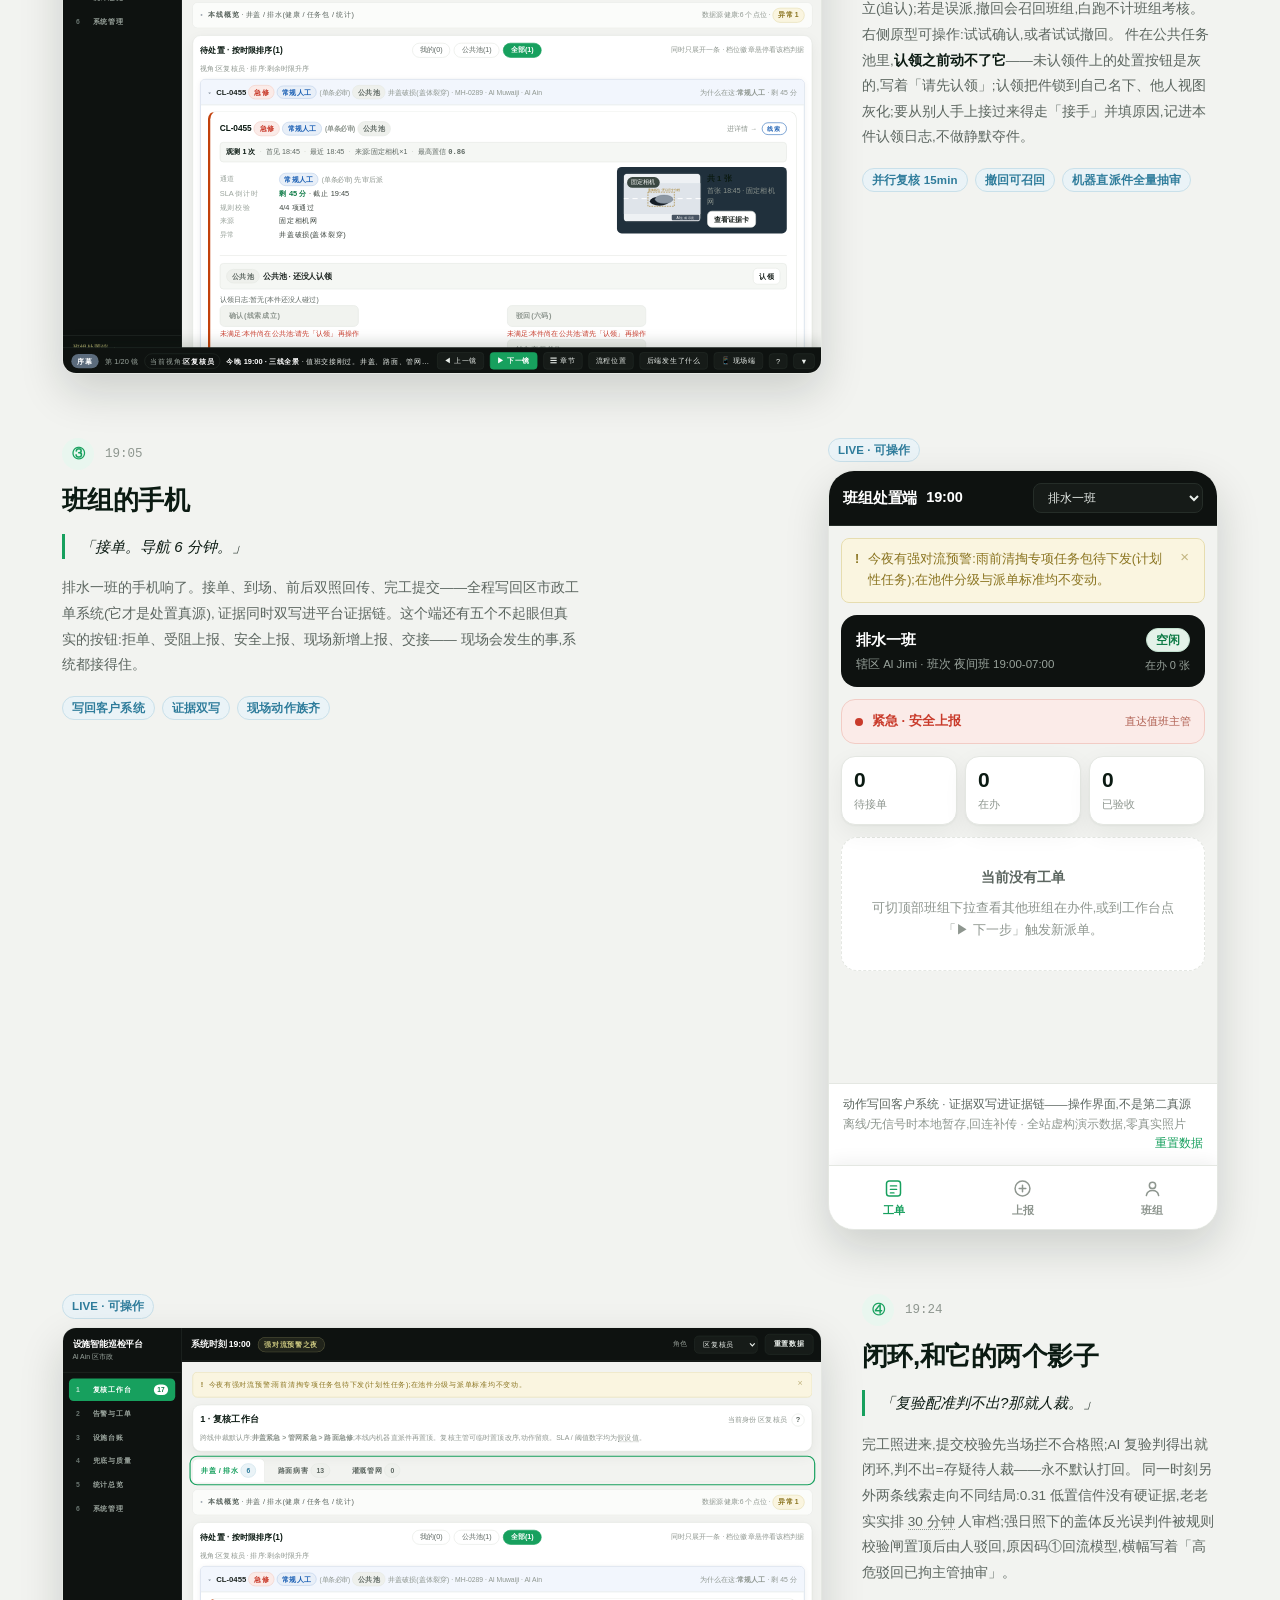
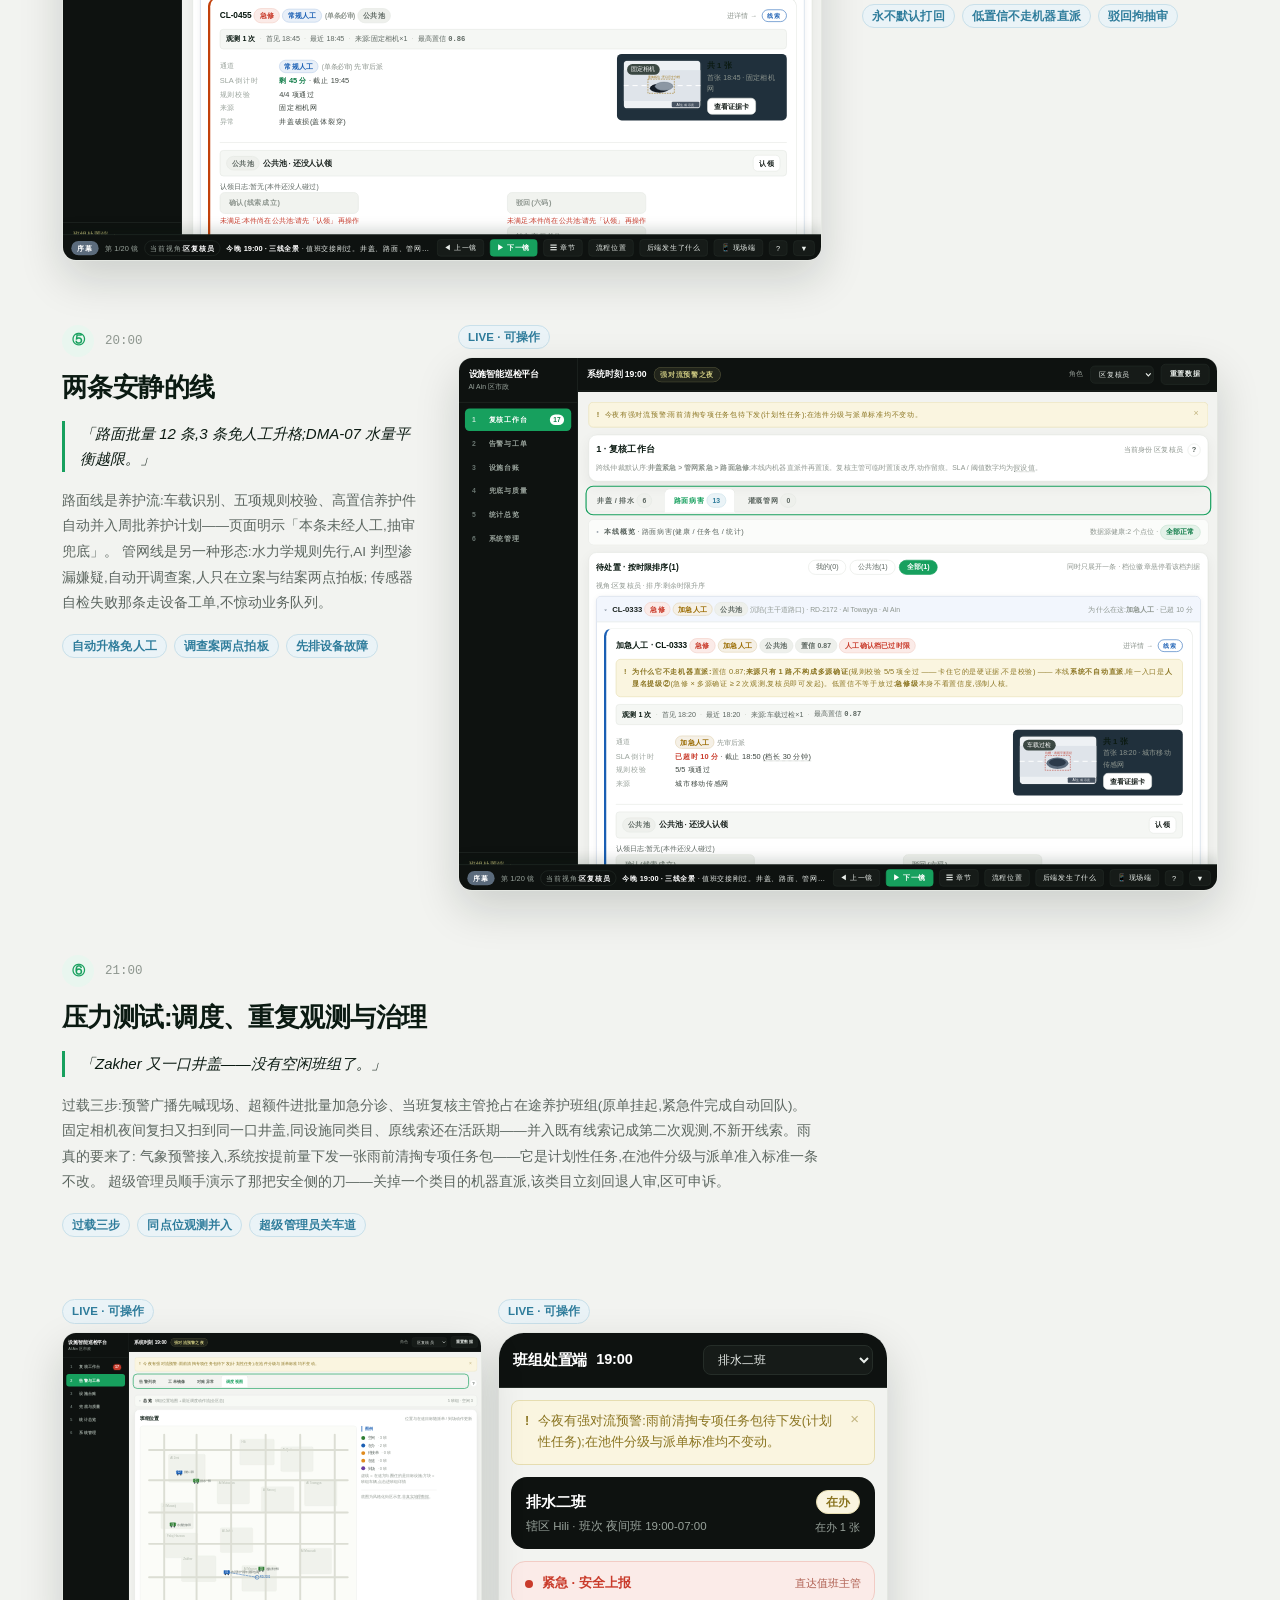
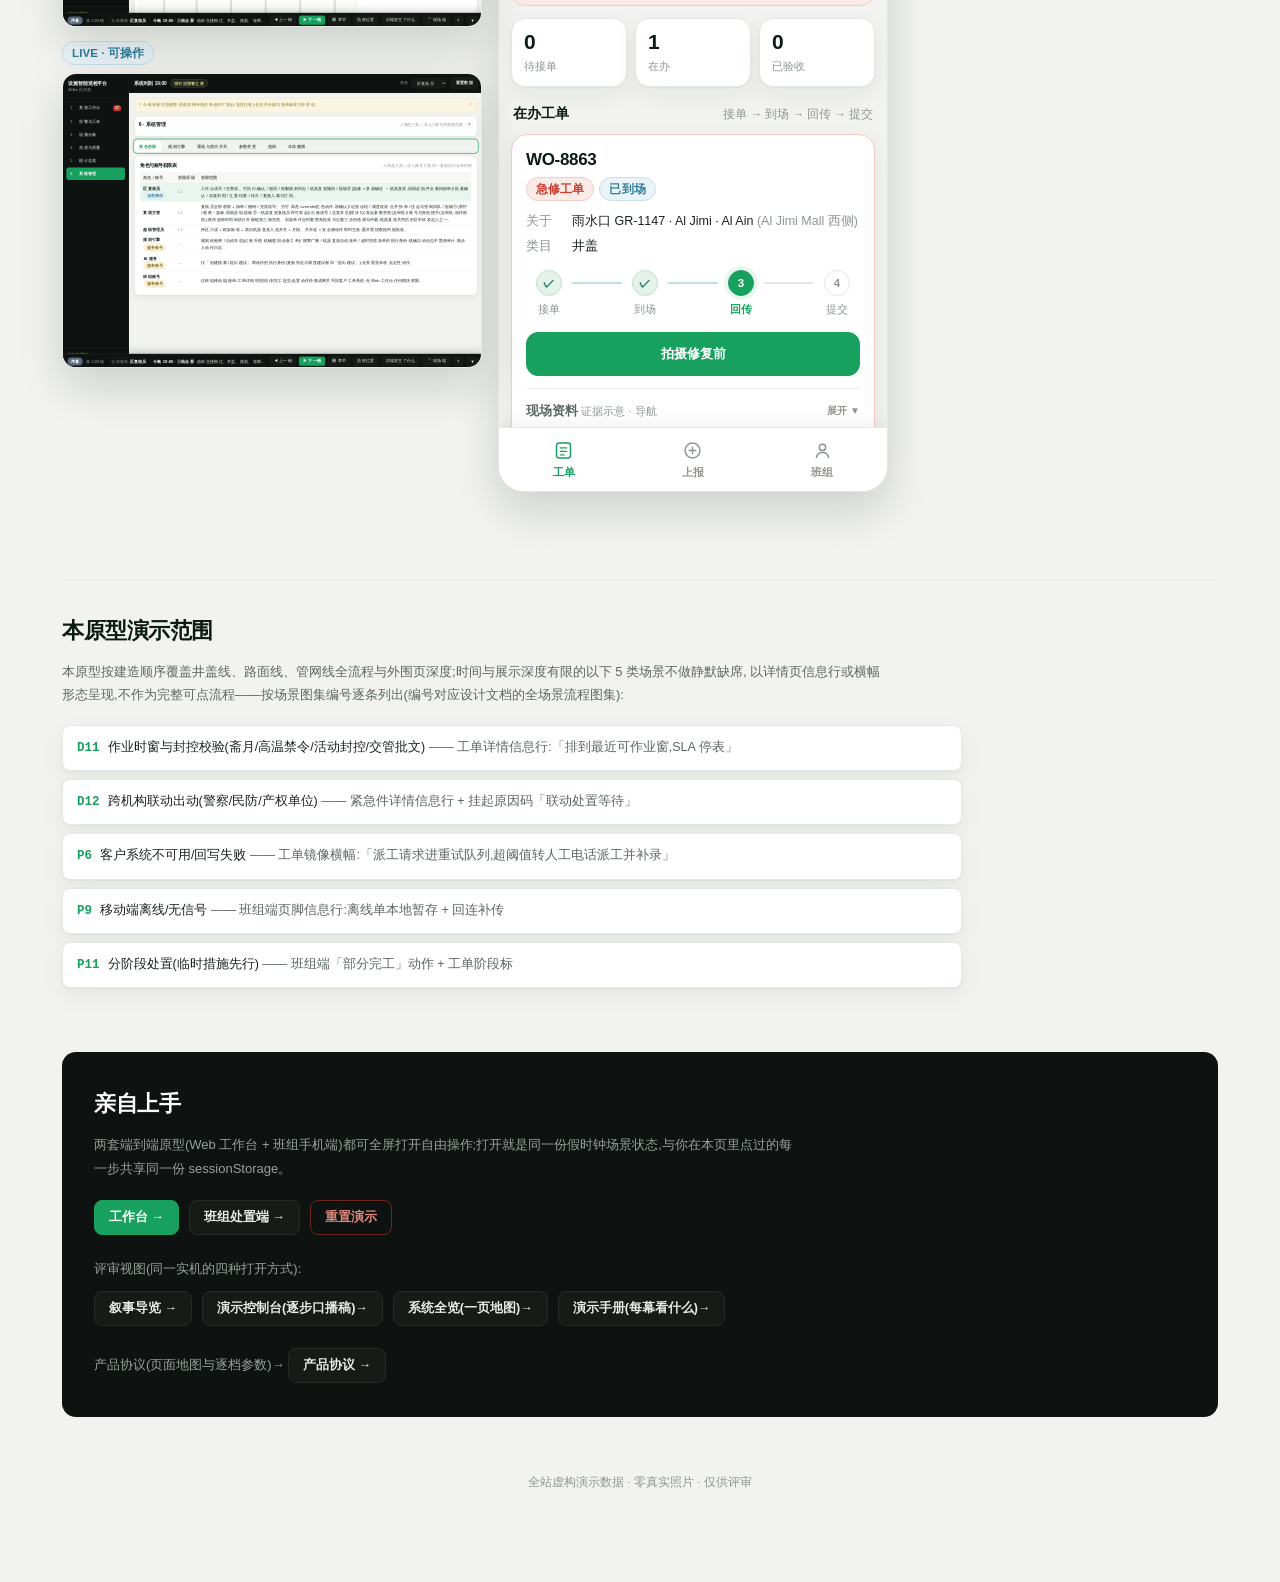
==== commit 76ee3bb6: "R91 走查第八批 13 条全落地(F1 PDF∥F2 demo 双路+指挥官终检):PDF 21→18 页(去黑话标题族+自扫 9 处/迭代路线新口径[1-3月记录评估AI调用·4-6月AI作业员试" ====
--- a/index.html
+++ b/index.html
@@ -153,7 +153,7 @@
         <div class="r3">接单、处置、拍照回传;动作写回客户工单系统。</div>
       </div>
       <div class="role">
-        <div class="r1">上级主管部门</div>
+        <div class="r1">超级管理员</div>
         <div class="r2">桌面 · 治理</div>
         <div class="r3">看总览、抽审、握机器直派开关。</div>
       </div>
@@ -221,7 +221,7 @@
         <span class="assume" title="假设值:机器直派并行复核窗 15 分钟,区可配">15 分钟</span>
         倒计时、撤回按钮就在手边。确认=告警成立(追认);若是误派,撤回会召回班组,白跑不计班组考核。
         右侧原型可操作:试试确认,或者试试撤回。
-        件在公共任务池里,谁处置谁先「认领」——认领把件锁到自己名下、他人视图灰化;要从别人手上接过来得走「接手」并填原因,记进本件认领日志,不做静默夺件。
+        件在公共任务池里,<b>认领之前动不了它</b>——未认领件上的处置按钮是灰的,写着「请先认领」;认领把件锁到自己名下、他人视图灰化;要从别人手上接过来得走「接手」并填原因,记进本件认领日志,不做静默夺件。
       </p>
       <div class="points">
         <span class="pt badge badge-blue">并行复核 15min</span>
@@ -311,12 +311,12 @@
         过载三步:预警广播先喊现场、超额件进批量加急分诊、当班复核主管抢占在途养护班组(原单挂起,紧急件完成自动回队)。
 固定相机夜间复扫又扫到同一口井盖,同设施同类目、原线索还在活跃期——并入既有线索记成第二次观测,不新开线索。雨真的要来了:
         气象预警接入,系统按提前量下发一张雨前清掏专项任务包——它是计划性任务,在池件分级与派单准入标准一条不改。
-        上级主管部门顺手演示了那把安全侧的刀——关掉一个类目的机器直派,该类目立刻回退人审,区可申诉。
+        超级管理员顺手演示了那把安全侧的刀——关掉一个类目的机器直派,该类目立刻回退人审,区可申诉。
       </p>
       <div class="points">
         <span class="pt badge badge-blue">过载三步</span>
         <span class="pt badge badge-blue">同点位观测并入</span>
-        <span class="pt badge badge-blue">上级主管部门关车道</span>
+        <span class="pt badge badge-blue">超级管理员关车道</span>
       </div>
     </div>
     <div class="stage-multi">
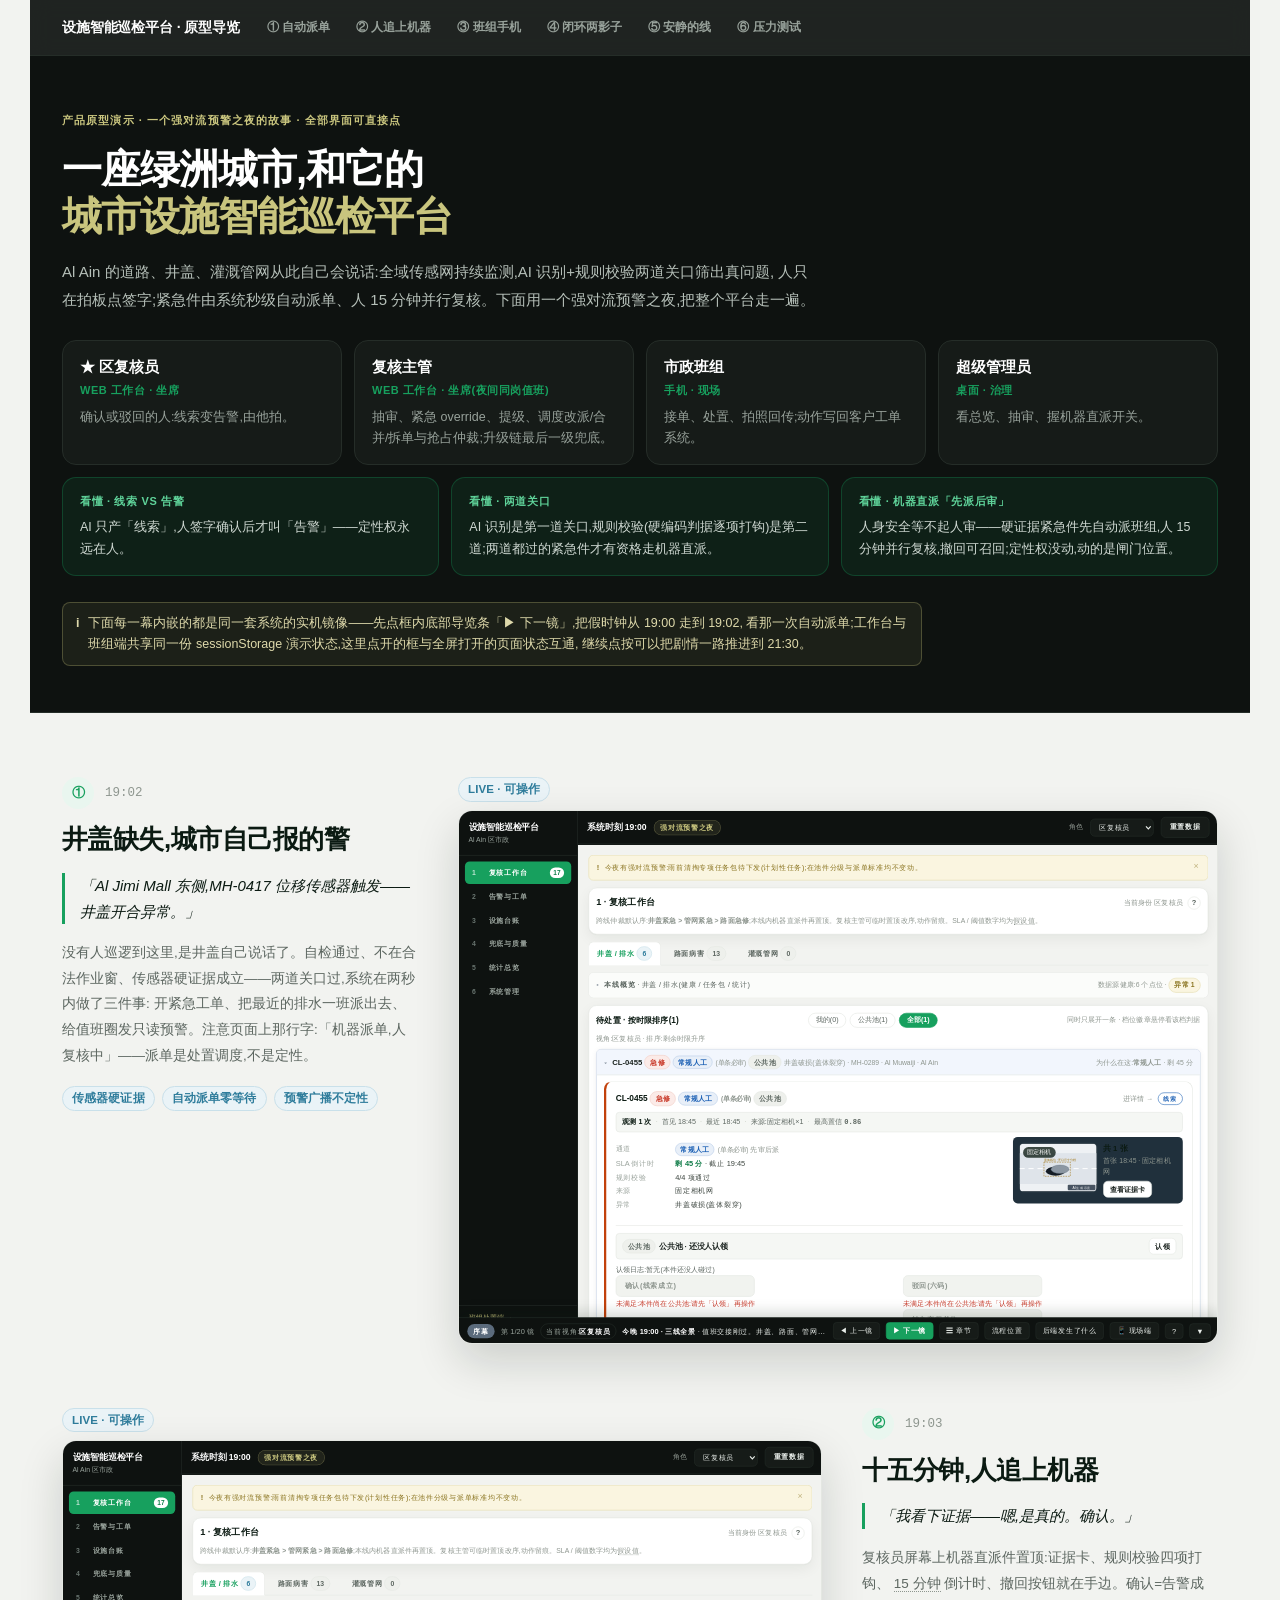
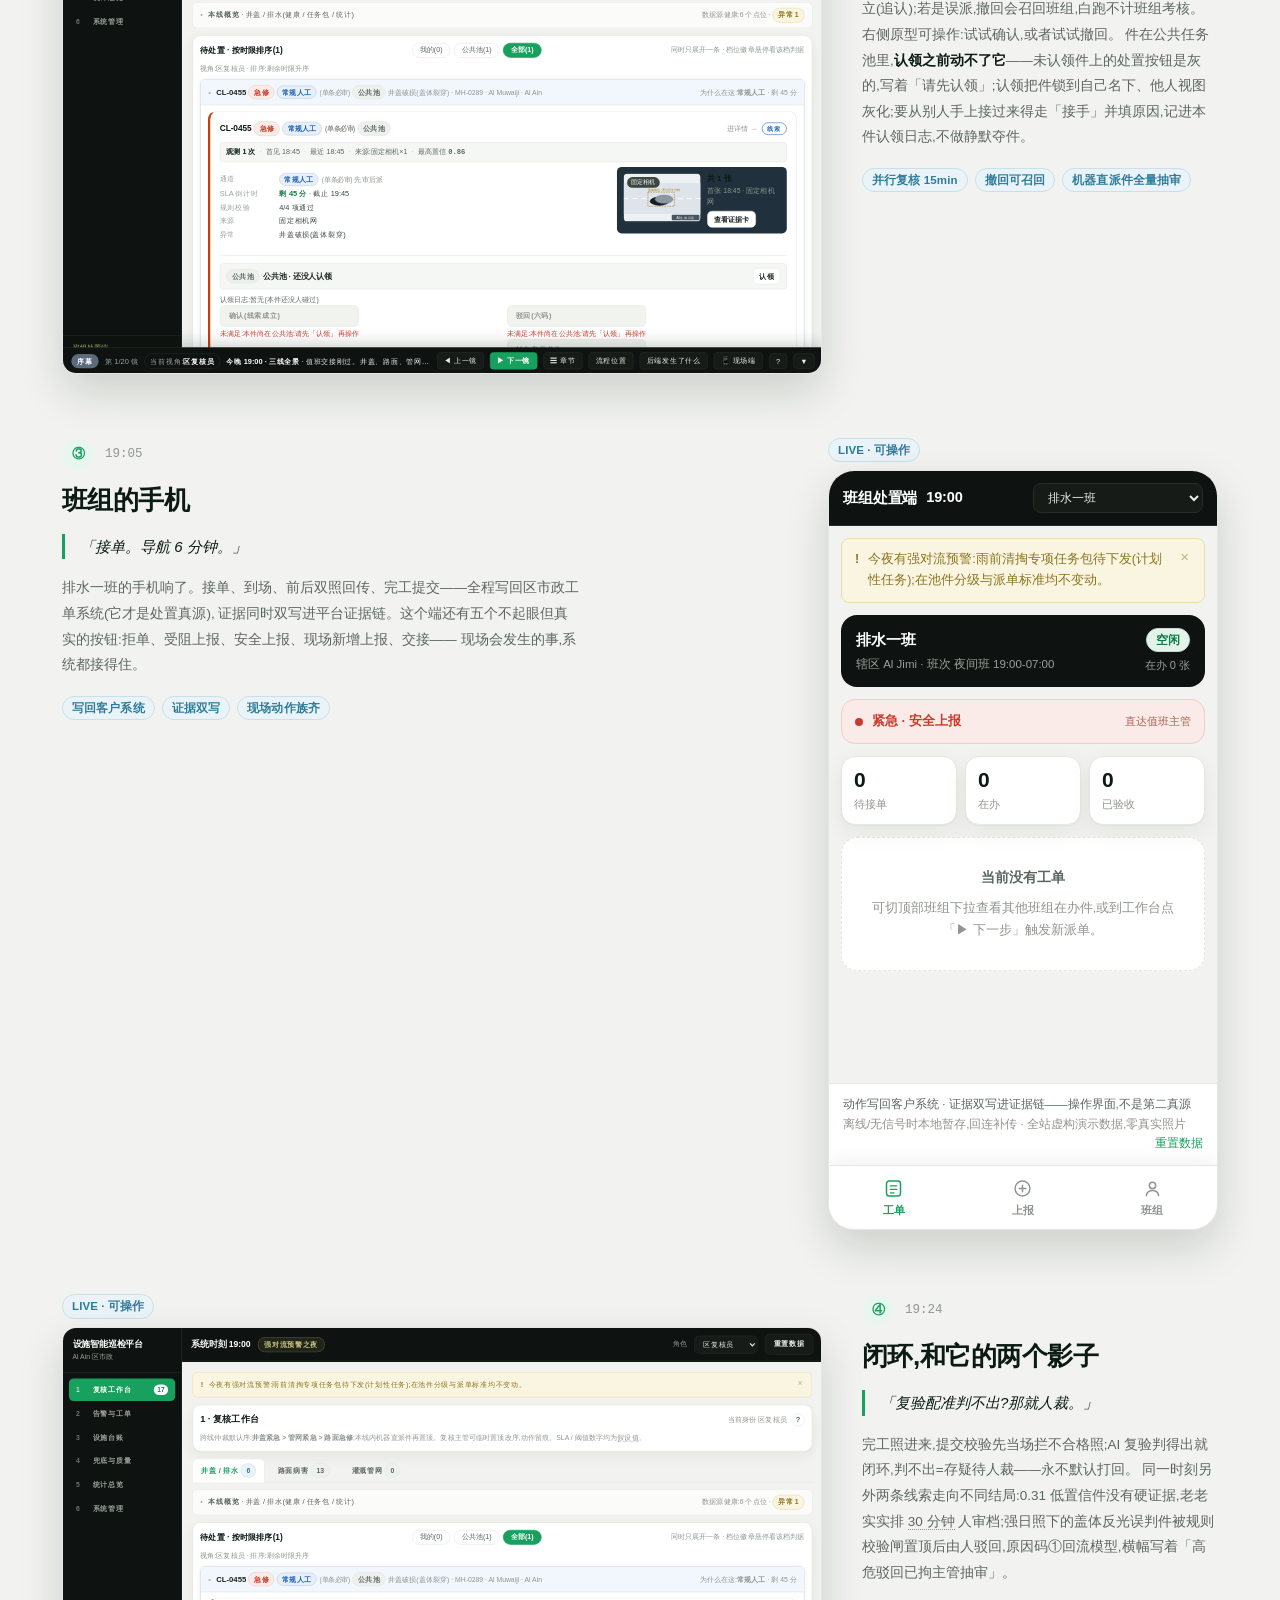
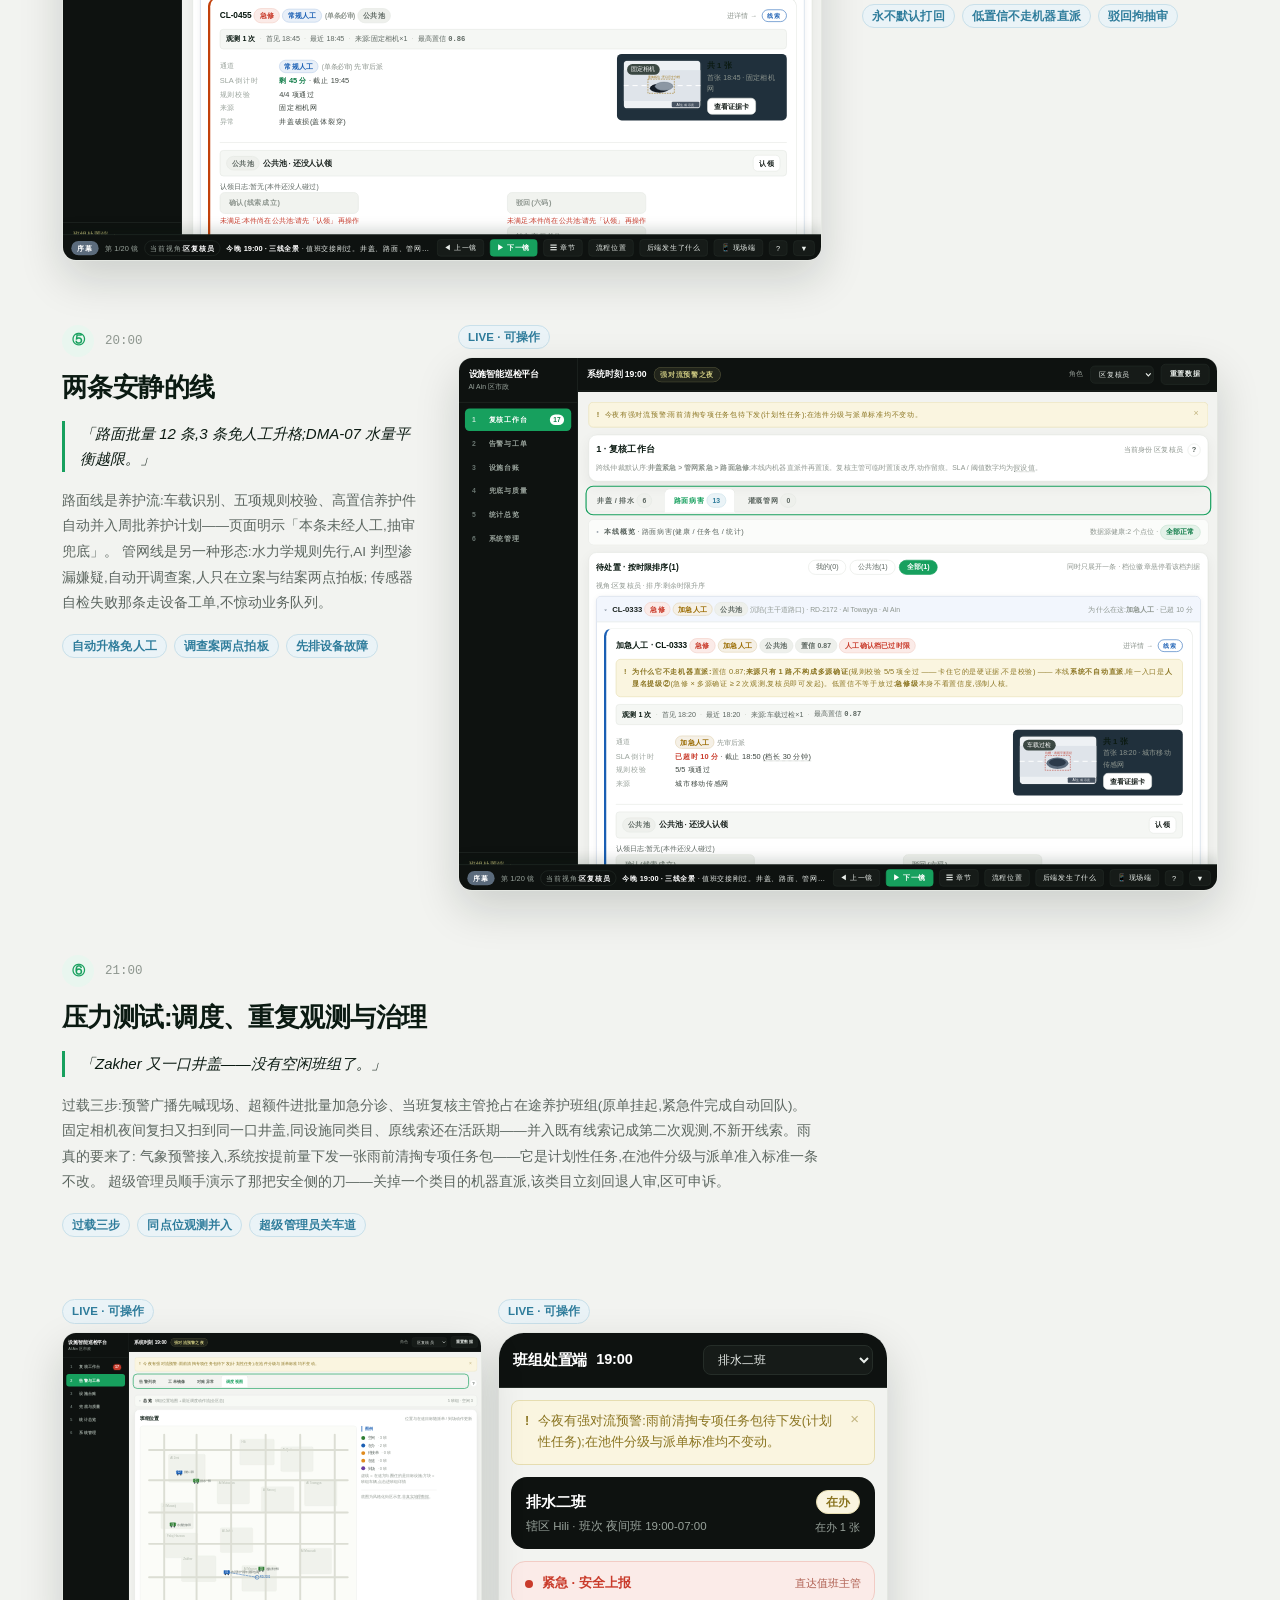
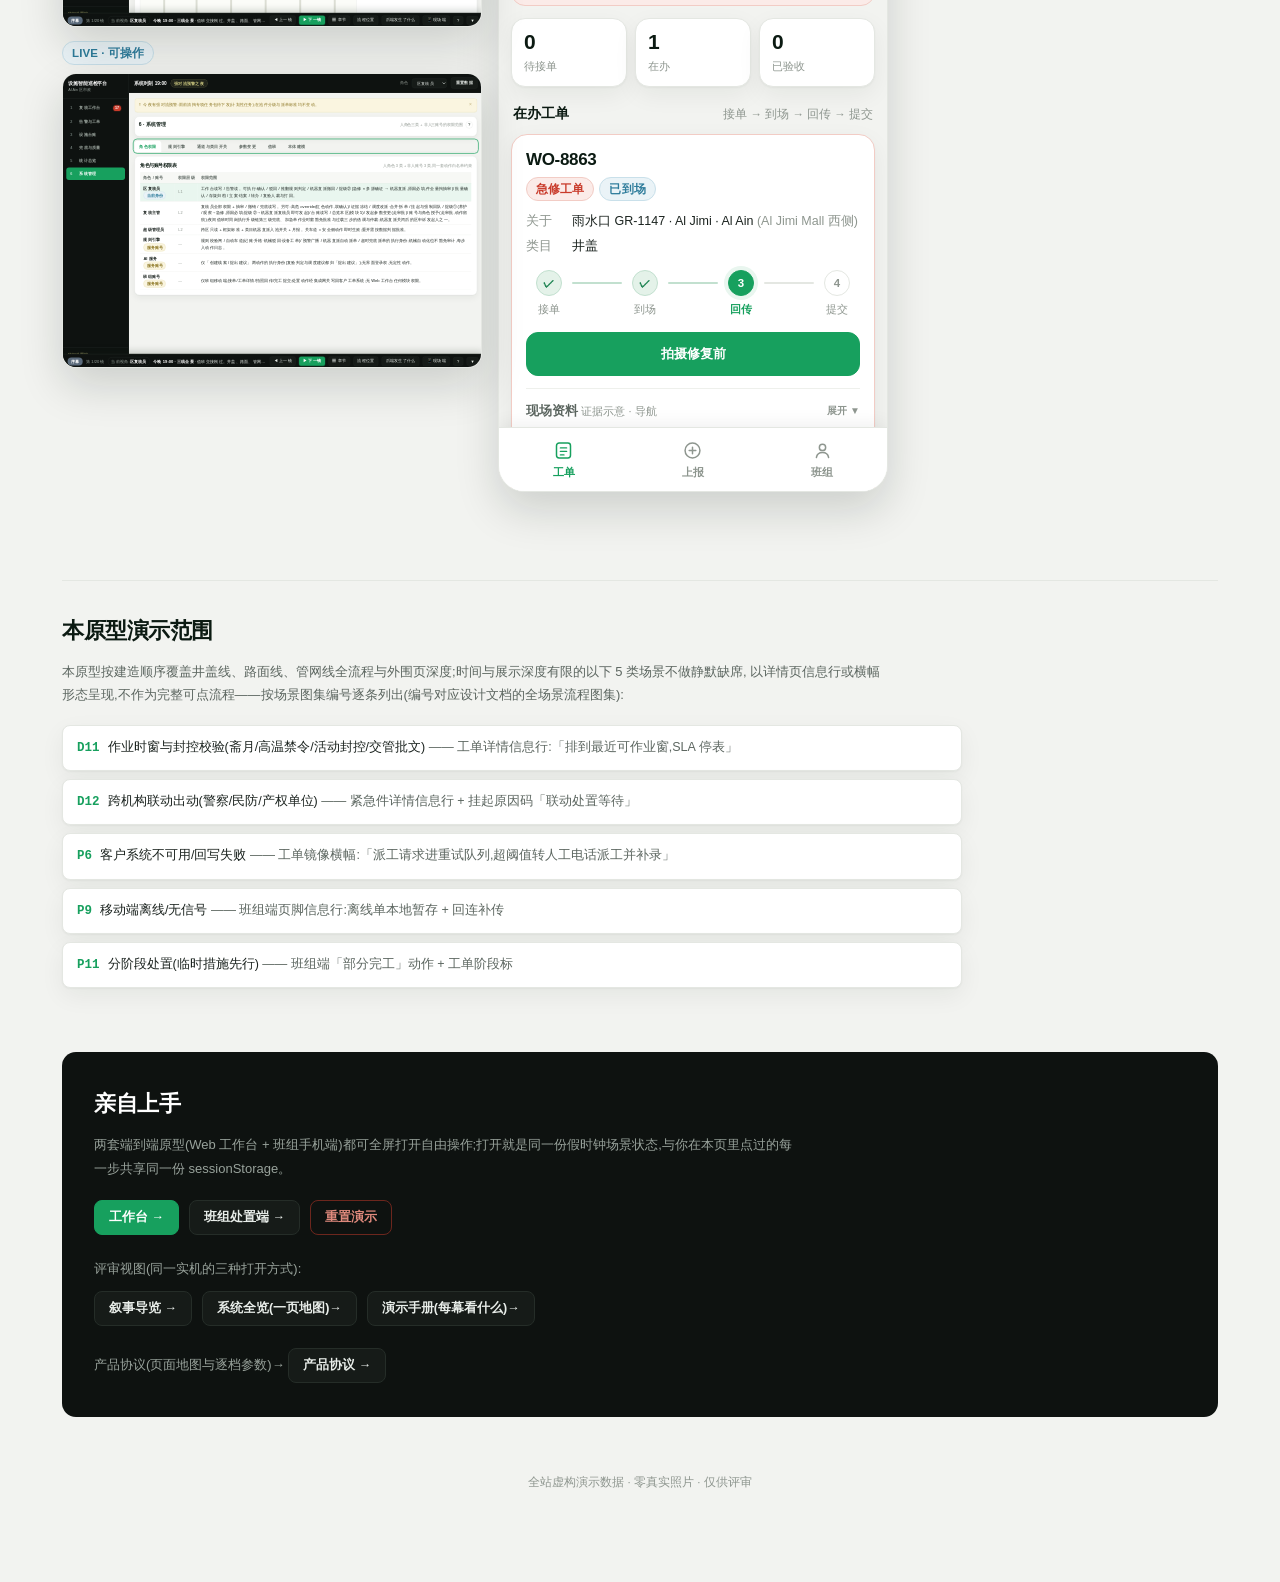
==== commit 730db7fb: "R91b demo 硬伤五件+R92 PDF 精简五条+Tour 终态(F4 sonnet∥F5 opus+指挥官终检):demo=spec 11 处旧 6 页版死引用改指现行结构(幽灵章节名清零)+" ====
--- a/index.html
+++ b/index.html
@@ -358,10 +358,9 @@
       <a class="btn" href="crew.html" target="_blank" rel="noopener">班组处置端 →</a>
       <button type="button" class="btn btn-danger" id="btnResetDemo">重置演示</button>
     </div>
-    <p class="lead" style="margin-top:22px">评审视图(同一实机的四种打开方式):</p>
+    <p class="lead" style="margin-top:22px">评审视图(同一实机的三种打开方式):</p>
     <div class="links" style="margin-top:10px">
       <a class="btn" href="Tour-A-Narrated.dc.html" target="_blank" rel="noopener">叙事导览 →</a>
-      <a class="btn" href="Tour-B-Console.dc.html" target="_blank" rel="noopener">演示控制台(逐步口播稿)→</a>
       <a class="btn" href="Tour-C-Overview.dc.html" target="_blank" rel="noopener">系统全览(一页地图)→</a>
       <a class="btn" href="manual.html" target="_blank" rel="noopener">演示手册(每幕看什么)→</a>
     </div>
@@ -402,9 +401,8 @@
       entries.forEach(function (e) { if (e.isIntersecting) { load(e.target); io.unobserve(e.target); } });
     }, { rootMargin: '600px 0px' });
     frames.forEach(function (f) { io.observe(f); });
-    setTimeout(function () { frames.forEach(load); }, 3000); /* 保险:3s 后仍未触发的全部加载 */
   } else {
-    frames.forEach(load);
+    frames.forEach(load); /* IO 不可用时降级:直接全部加载 */
   }
 
   /* ---------- 重置演示:清 sessionStorage 后提示刷新(不强制跳转,避免打断评审者正在看的页) ---------- */
--- a/assets/tokens.css
+++ b/assets/tokens.css
@@ -270,9 +270,21 @@
 .step-dot.is-on{background:var(--blue);border-color:var(--blue);color:#fff}
 .step-line{flex:1;height:1px;background:var(--line)}
 
+/* ---------- 移动端导航开关(汉堡,仅 .nav 存在的页面 · ≤720px 生效)---------- */
+.nav-toggle{display:none}
+.nav-mask{display:none}
+
 @media (max-width:720px){
   .nav{position:fixed;left:-100%;transition:left .2s}
   .grid2,.grid3,.grid4{grid-template-columns:1fr}
+  .nav-toggle{
+    display:flex;position:fixed;top:10px;left:10px;z-index:40;
+    width:34px;height:34px;align-items:center;justify-content:center;
+    background:var(--shell);color:#fff;border:1px solid var(--shell-line);
+    border-radius:var(--radius-sm);font-size:16px;cursor:pointer;box-shadow:var(--shadow)
+  }
+  body.nav-open .nav{left:0;z-index:35}
+  body.nav-open .nav-mask{display:block;position:fixed;inset:0;background:rgba(11,18,16,.55);z-index:30}
 }
 @media print{
   .nav,.top,.toasts{display:none}
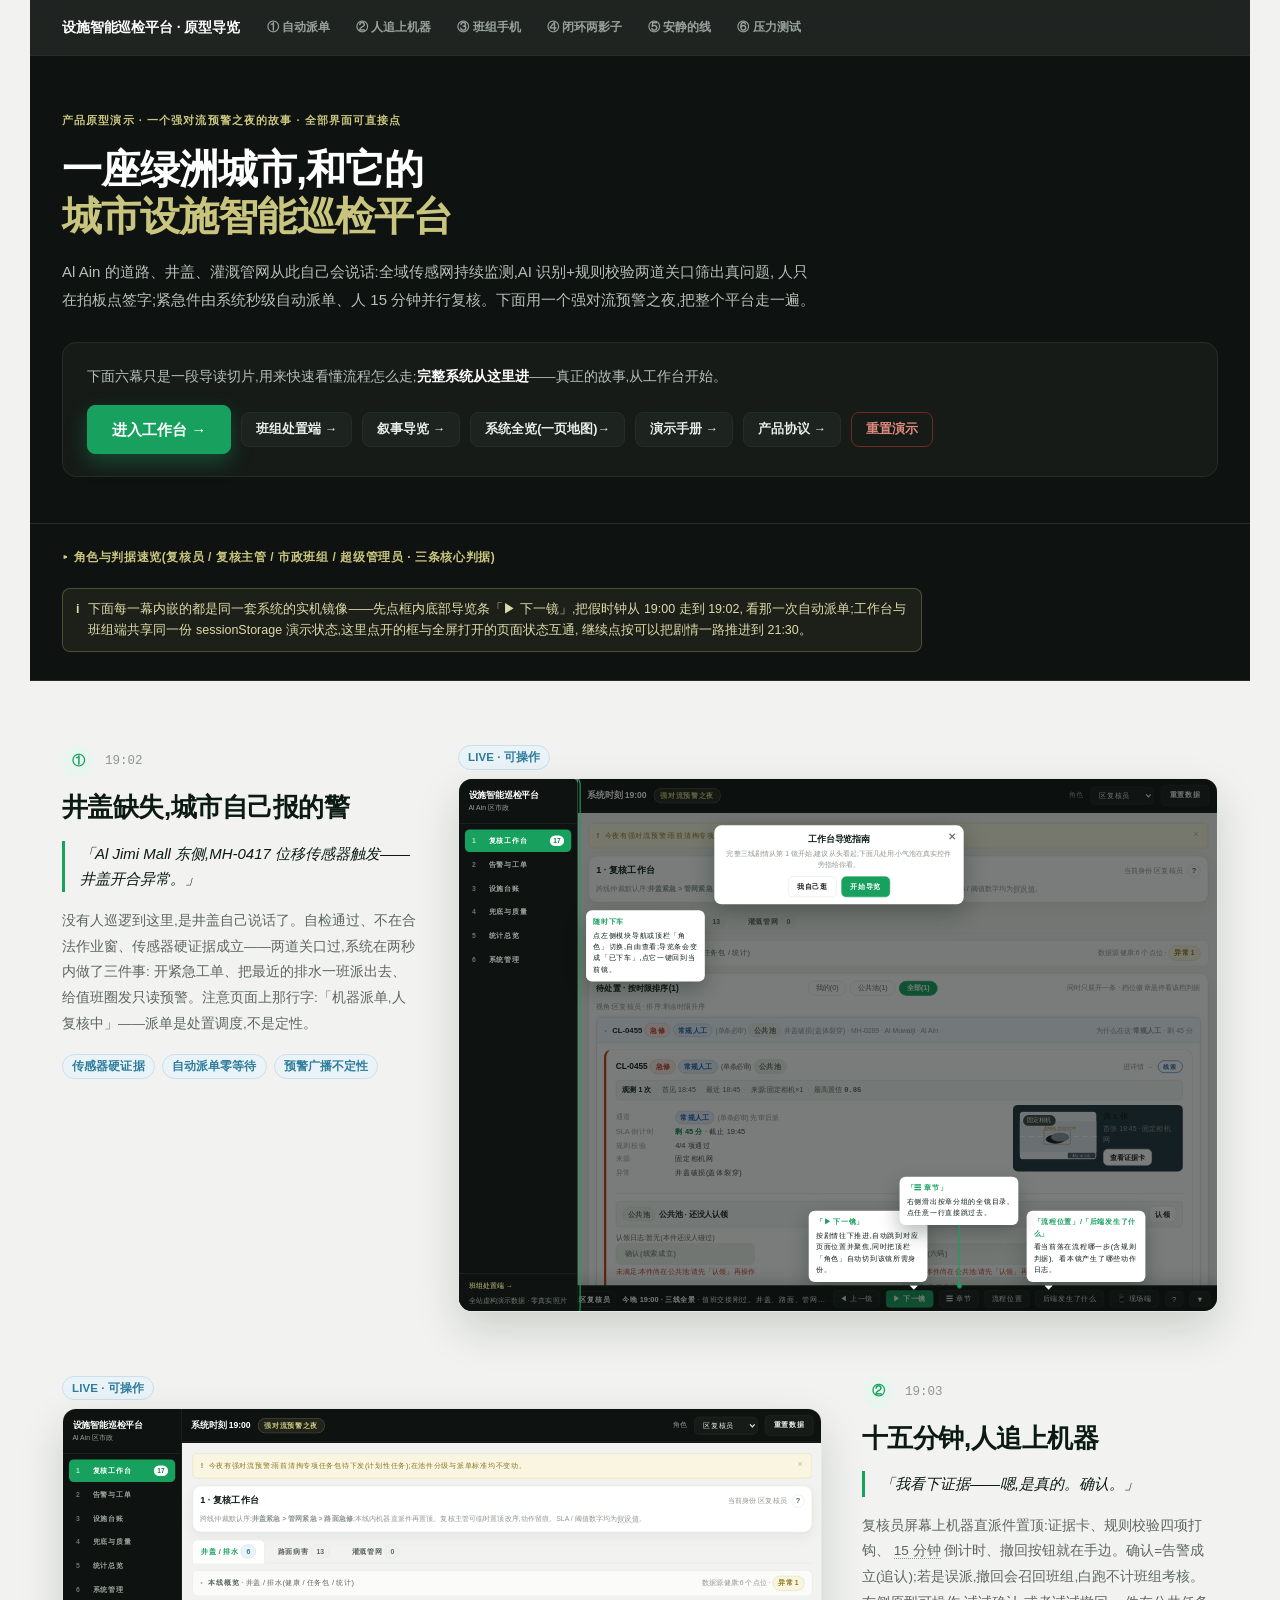
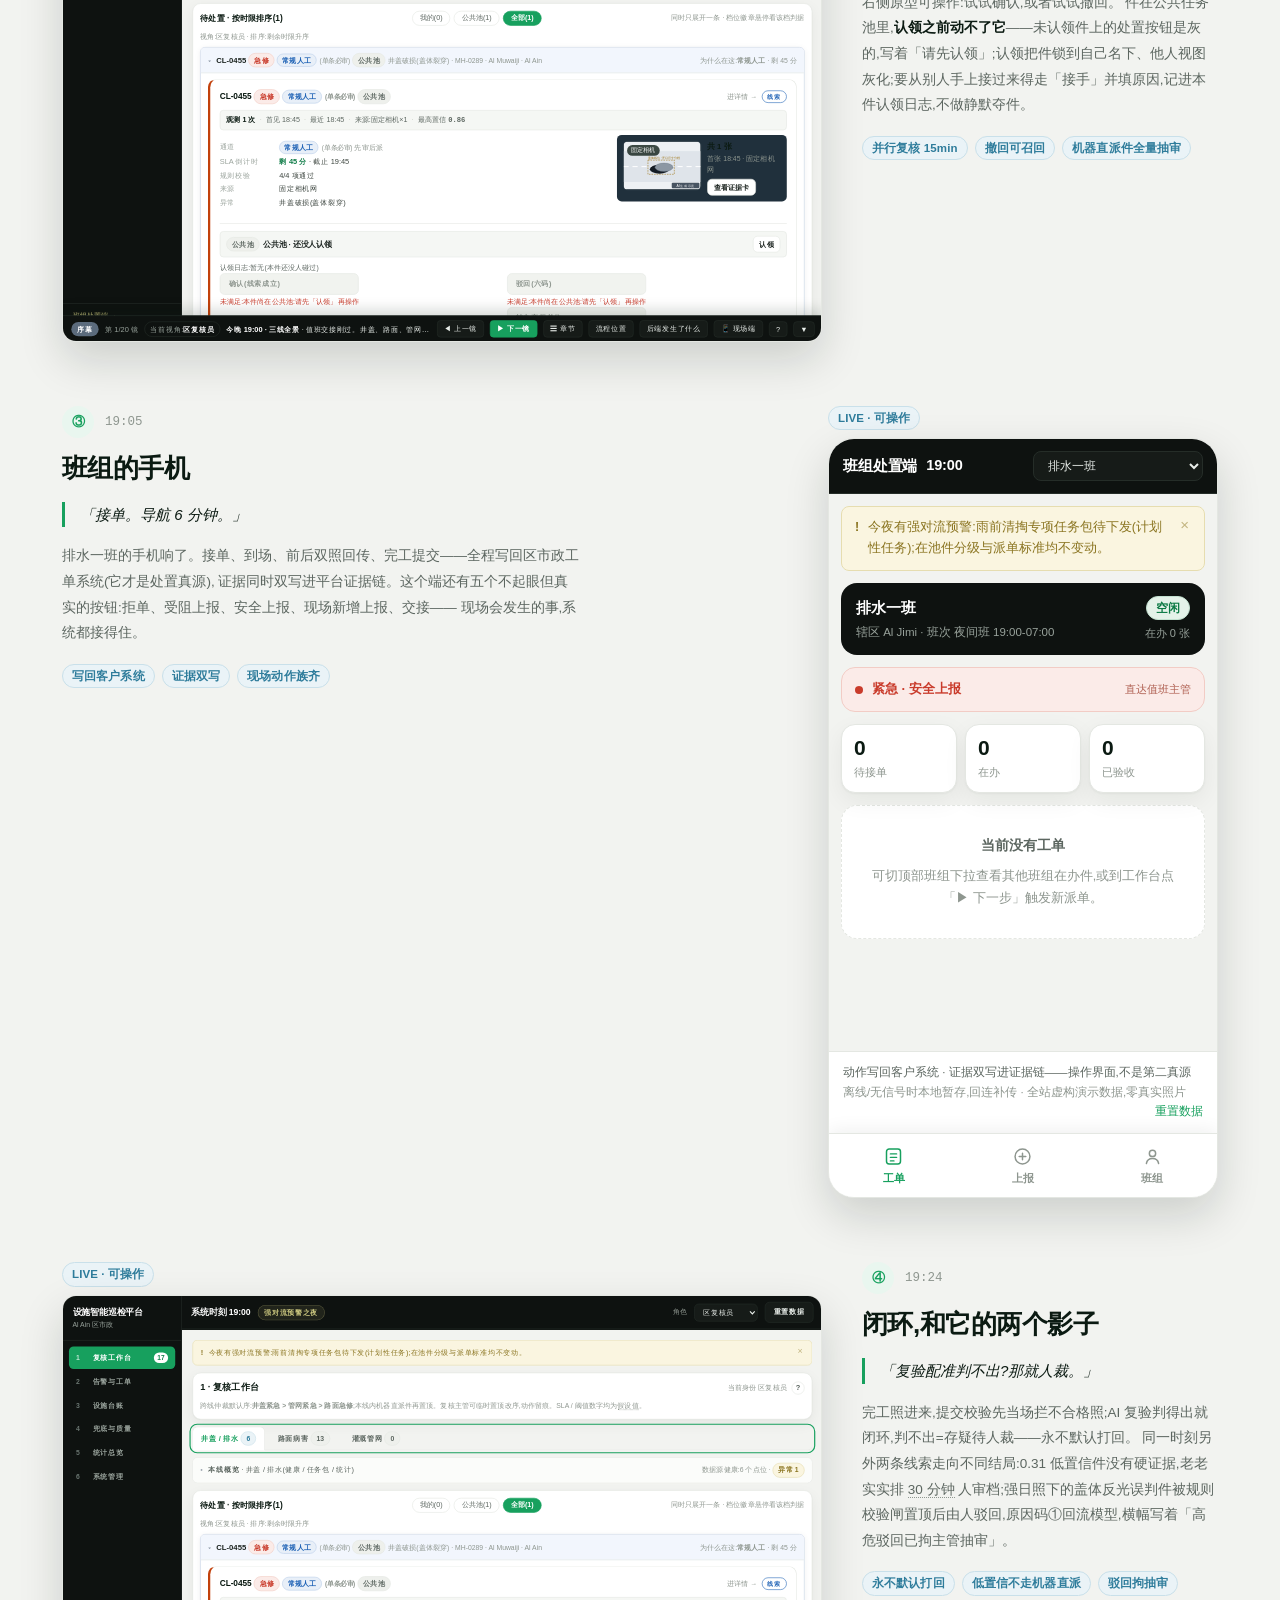
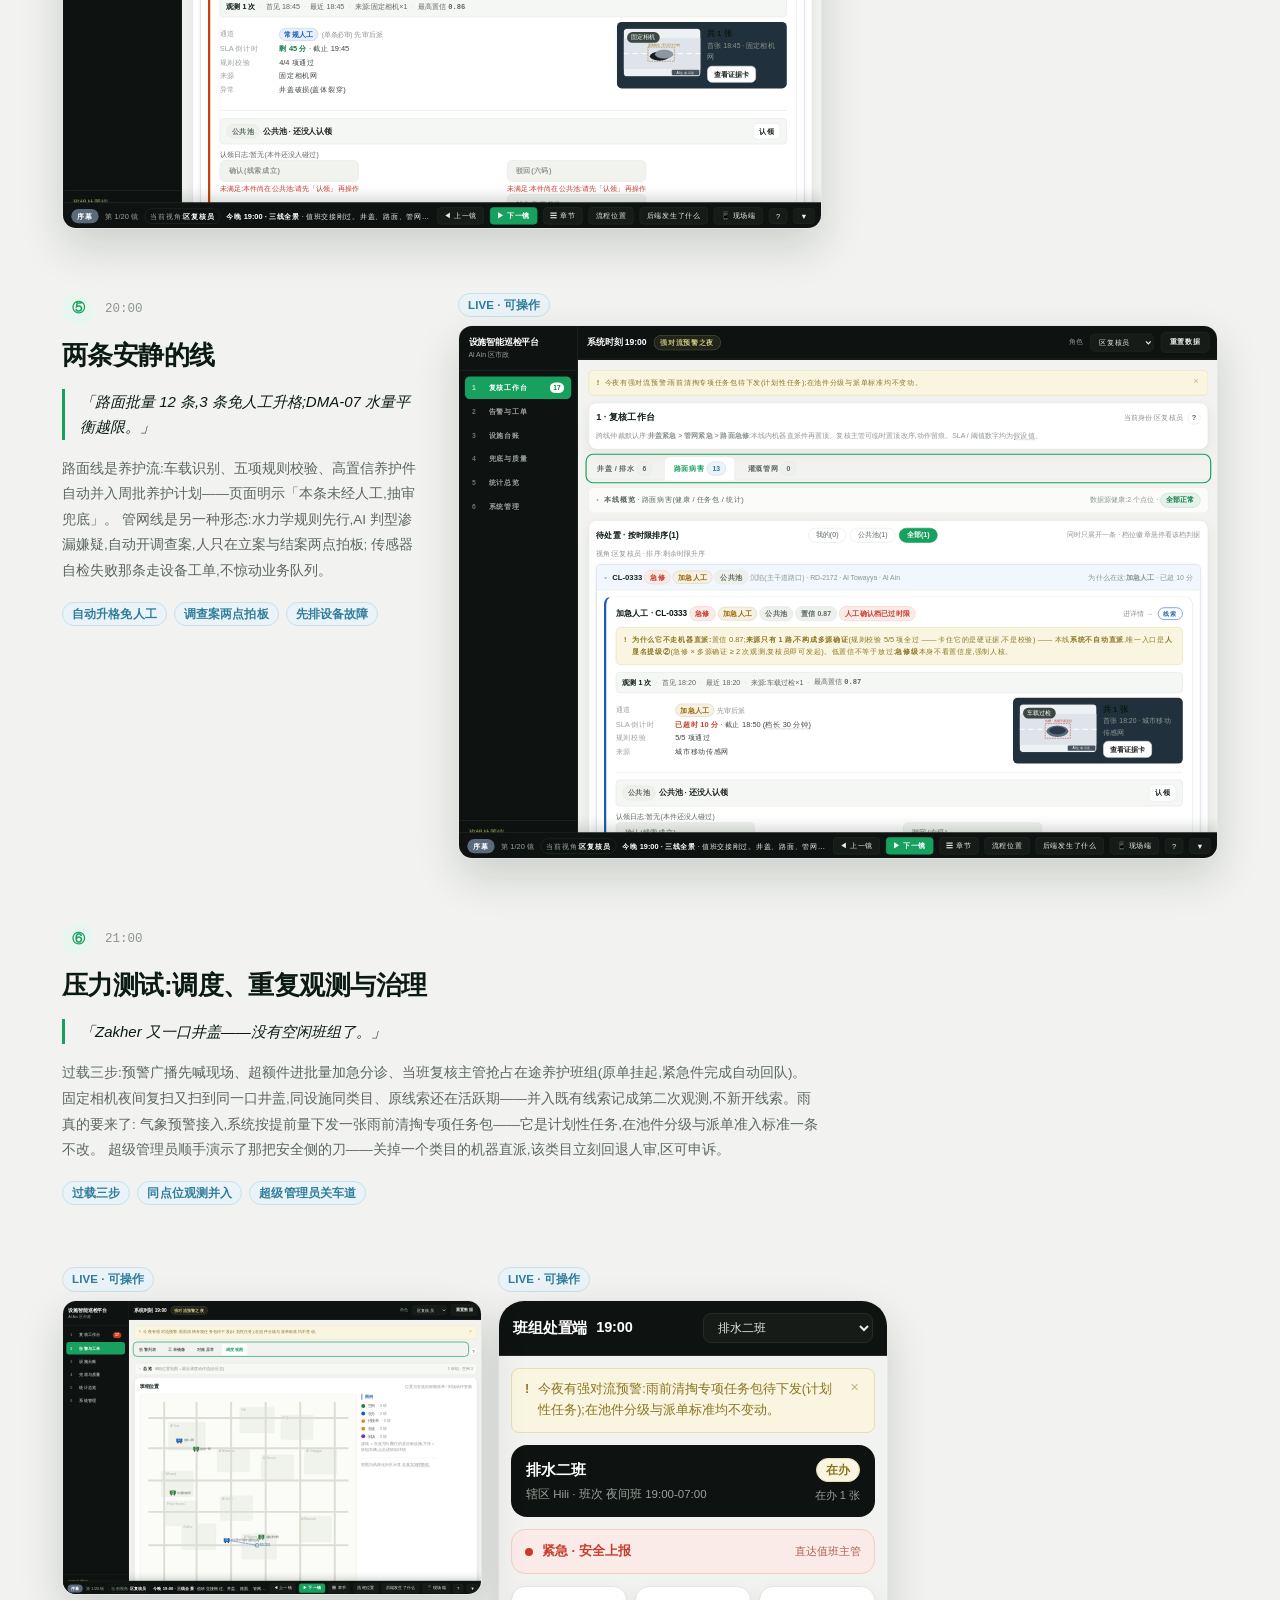
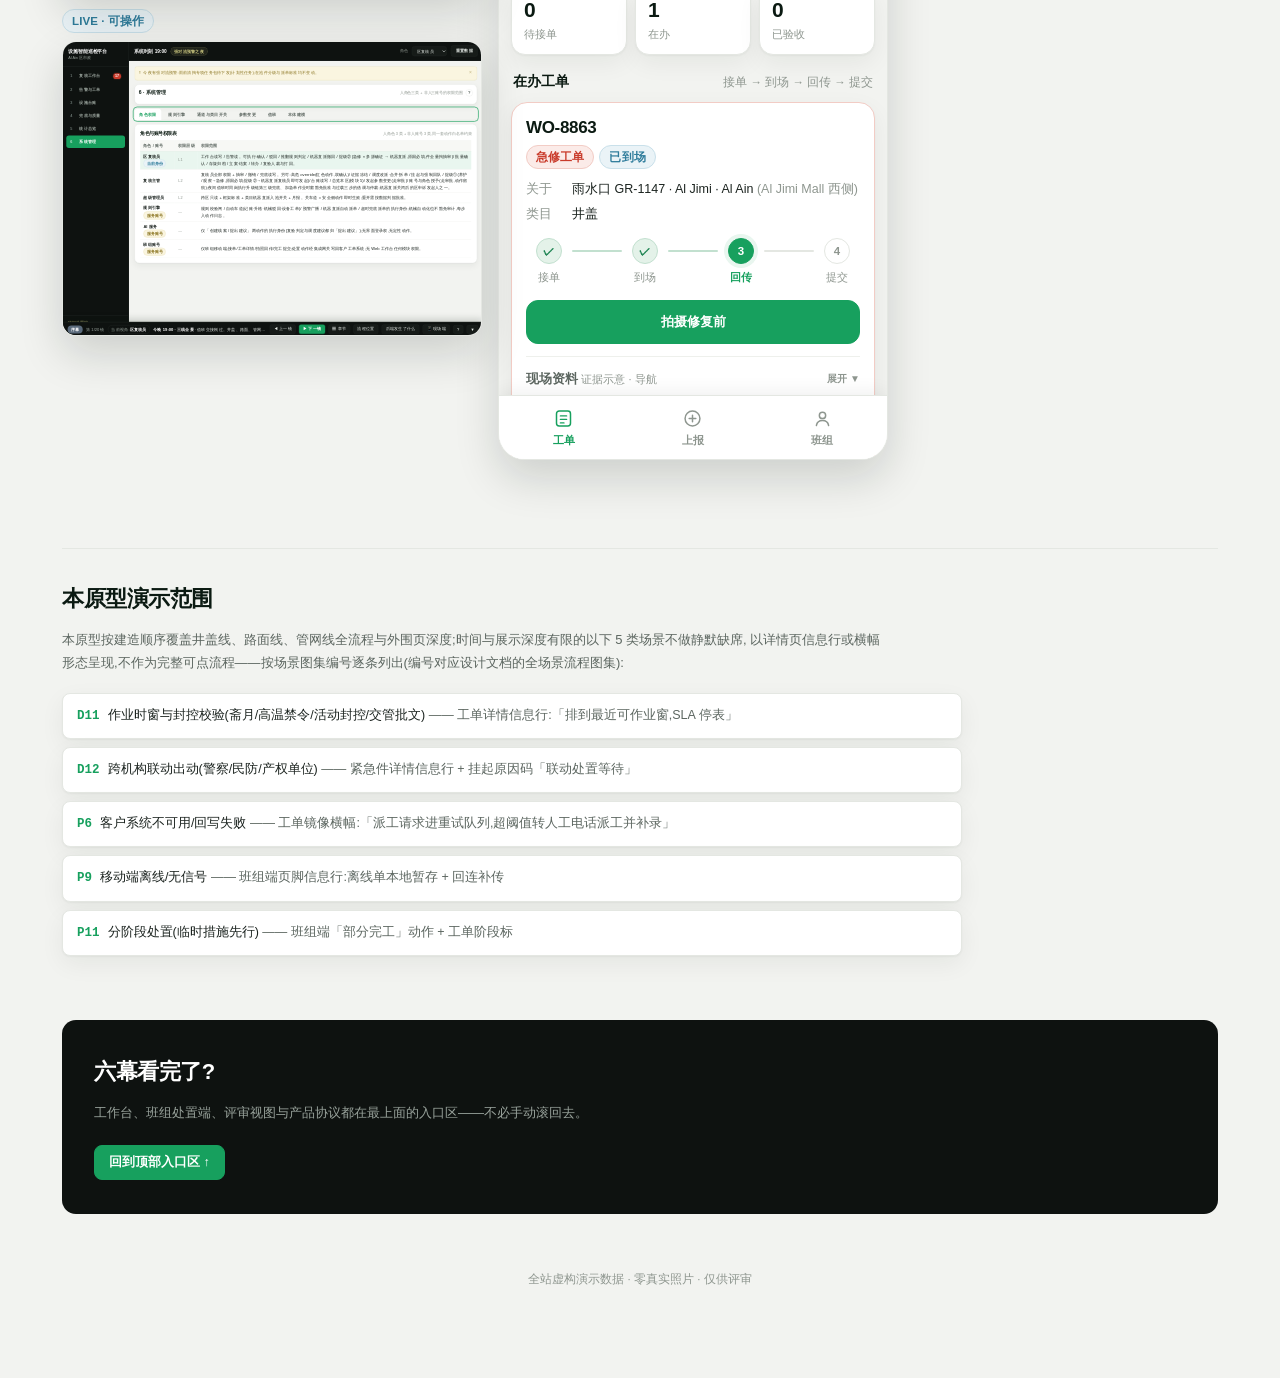
==== commit 4409b26a: "R93+R94+R95 三批并行落地(F6 opus∥F7∥F8 sonnet+指挥官终检):PDF 15→14 页(三线界面原型节删[3 张界面截图随删,流程位置图留]/上线时间安排废节删/p7 通" ====
--- a/index.html
+++ b/index.html
@@ -47,8 +47,34 @@
   .ex p{margin:0;font-size:12.5px;line-height:1.7;color:#cfd8d2}
   @media (max-width:980px){ .explain{grid-template-columns:1fr} }
 
-  .tip{max-width:860px;margin:26px 0 0;background:rgba(201,197,126,.08);border-color:rgba(201,197,126,.28);color:#ded9ab}
+  .tip{max-width:860px;margin:0;background:rgba(201,197,126,.08);border-color:rgba(201,197,126,.28);color:#ded9ab}
   .tip b{color:#fff}
+
+  /* ---------- 入口区(顶置主 CTA · 工作台最显眼)---------- */
+  .entry{margin-top:28px;padding:22px 24px;border-radius:var(--radius);background:var(--shell-2);border:1px solid var(--shell-line)}
+  .entry-lead{margin:0 0 16px;font-size:13.5px;line-height:1.8;color:#b6c0b9;max-width:780px}
+  .entry-lead b{color:#fff}
+  .entry-row{display:flex;gap:10px;flex-wrap:wrap;align-items:center}
+  .entry .btn{background:var(--shell-3);border-color:var(--shell-line);color:var(--shell-ink)}
+  .entry .btn:hover{background:var(--shell-3);border-color:#3a453f;color:#fff}
+  .entry .btn-primary{background:var(--blue);border-color:var(--blue);color:#fff;
+    font-size:15px;font-weight:700;padding:11px 24px;box-shadow:0 8px 20px rgba(23,160,94,.35)}
+  .entry .btn-primary:hover{background:var(--blue-dark);border-color:var(--blue-dark)}
+  .entry .btn-danger{background:transparent;border-color:rgba(201,59,43,.5);color:#e08a7d}
+  .entry .btn-danger:hover{background:var(--red);border-color:var(--red);color:#fff}
+  @media (max-width:600px){ .entry{padding:18px} }
+
+  /* ---------- 次要区:角色/判据(折叠)+ 操作提示,退到入口区之下、六幕之上 ---------- */
+  .pre-acts{margin:0 -32px;padding:22px 32px 28px;background:var(--shell);border-bottom:1px solid var(--shell-line);
+    display:flex;flex-direction:column;gap:18px}
+  @media (max-width:600px){ .pre-acts{margin:0 -16px;padding:18px 16px 22px} }
+  .roles-fold{border:0}
+  .roles-fold summary{cursor:pointer;font-size:12px;font-weight:700;color:var(--gold);letter-spacing:.05em;
+    text-transform:uppercase;list-style:none;padding:2px 0}
+  .roles-fold summary::-webkit-details-marker{display:none}
+  .roles-fold summary:before{content:'▸ ';margin-right:1px}
+  .roles-fold[open] summary:before{content:'▾ '}
+  .roles-fold .fold-body{margin-top:16px}
 
   /* ---------- 幕(act)---------- */
   .act{display:grid;grid-template-columns:minmax(300px,1fr) auto;gap:40px;align-items:start;padding:64px 0 0}
@@ -136,43 +162,63 @@
       人只在拍板点签字;紧急件由系统秒级自动派单、人 15 分钟并行复核。下面用一个强对流预警之夜,把整个平台走一遍。
     </p>
 
-    <div class="roles">
-      <div class="role">
-        <div class="r1">★ 区复核员</div>
-        <div class="r2">Web 工作台 · 坐席</div>
-        <div class="r3">确认或驳回的人:线索变告警,由他拍。</div>
-      </div>
-      <div class="role">
-        <div class="r1">复核主管</div>
-        <div class="r2">Web 工作台 · 坐席(夜间同岗值班)</div>
-        <div class="r3">抽审、紧急 override、提级、调度改派/合并/拆单与抢占仲裁;升级链最后一级兜底。</div>
-      </div>
-      <div class="role">
-        <div class="r1">市政班组</div>
-        <div class="r2">手机 · 现场</div>
-        <div class="r3">接单、处置、拍照回传;动作写回客户工单系统。</div>
-      </div>
-      <div class="role">
-        <div class="r1">超级管理员</div>
-        <div class="r2">桌面 · 治理</div>
-        <div class="r3">看总览、抽审、握机器直派开关。</div>
-      </div>
-    </div>
-
-    <div class="explain">
-      <div class="ex">
-        <div class="t">看懂 · 线索 vs 告警</div>
-        <p>AI 只产「线索」,人签字确认后才叫「告警」——定性权永远在人。</p>
-      </div>
-      <div class="ex">
-        <div class="t">看懂 · 两道关口</div>
-        <p>AI 识别是第一道关口,规则校验(硬编码判据逐项打钩)是第二道;两道都过的紧急件才有资格走机器直派。</p>
-      </div>
-      <div class="ex">
-        <div class="t">看懂 · 机器直派「先派后审」</div>
-        <p>人身安全等不起人审——硬证据紧急件先自动派班组,人 15 分钟并行复核,撤回可召回;定性权没动,动的是闸门位置。</p>
-      </div>
-    </div>
+    <div class="entry" id="entry">
+      <p class="entry-lead">下面六幕只是一段导读切片,用来快速看懂流程怎么走;<b>完整系统从这里进</b>——真正的故事,从工作台开始。</p>
+      <div class="entry-row">
+        <a class="btn btn-primary" href="app.html" target="_blank" rel="noopener">进入工作台 →</a>
+        <a class="btn" href="crew.html" target="_blank" rel="noopener">班组处置端 →</a>
+        <a class="btn" href="Tour-A-Narrated.dc.html" target="_blank" rel="noopener">叙事导览 →</a>
+        <a class="btn" href="Tour-C-Overview.dc.html" target="_blank" rel="noopener">系统全览(一页地图)→</a>
+        <a class="btn" href="manual.html" target="_blank" rel="noopener">演示手册 →</a>
+        <a class="btn" href="spec.html" target="_blank" rel="noopener">产品协议 →</a>
+        <button type="button" class="btn btn-danger" id="btnResetDemo">重置演示</button>
+      </div>
+    </div>
+  </header>
+
+  <section class="pre-acts">
+    <details class="roles-fold">
+      <summary>角色与判据速览(复核员 / 复核主管 / 市政班组 / 超级管理员 · 三条核心判据)</summary>
+      <div class="fold-body">
+        <div class="roles">
+          <div class="role">
+            <div class="r1">★ 区复核员</div>
+            <div class="r2">Web 工作台 · 坐席</div>
+            <div class="r3">确认或驳回的人:线索变告警,由他拍。</div>
+          </div>
+          <div class="role">
+            <div class="r1">复核主管</div>
+            <div class="r2">Web 工作台 · 坐席(夜间同岗值班)</div>
+            <div class="r3">抽审、紧急 override、提级、调度改派/合并/拆单与抢占仲裁;升级链最后一级兜底。</div>
+          </div>
+          <div class="role">
+            <div class="r1">市政班组</div>
+            <div class="r2">手机 · 现场</div>
+            <div class="r3">接单、处置、拍照回传;动作写回客户工单系统。</div>
+          </div>
+          <div class="role">
+            <div class="r1">超级管理员</div>
+            <div class="r2">桌面 · 治理</div>
+            <div class="r3">看总览、抽审、握机器直派开关。</div>
+          </div>
+        </div>
+
+        <div class="explain">
+          <div class="ex">
+            <div class="t">看懂 · 线索 vs 告警</div>
+            <p>AI 只产「线索」,人签字确认后才叫「告警」——定性权永远在人。</p>
+          </div>
+          <div class="ex">
+            <div class="t">看懂 · 两道关口</div>
+            <p>AI 识别是第一道关口,规则校验(硬编码判据逐项打钩)是第二道;两道都过的紧急件才有资格走机器直派。</p>
+          </div>
+          <div class="ex">
+            <div class="t">看懂 · 机器直派「先派后审」</div>
+            <p>人身安全等不起人审——硬证据紧急件先自动派班组,人 15 分钟并行复核,撤回可召回;定性权没动,动的是闸门位置。</p>
+          </div>
+        </div>
+      </div>
+    </details>
 
     <div class="tip banner banner-info">
       <span class="banner-ico">i</span>
@@ -182,7 +228,7 @@
         继续点按可以把剧情一路推进到 21:30。
       </div>
     </div>
-  </header>
+  </section>
 
   <!-- ============ 幕① ============ -->
   <section class="act" id="act1">
@@ -347,24 +393,13 @@
     <ul class="scope-list" id="scopeList"></ul>
   </section>
 
-  <!-- ============ outro ============ -->
+  <!-- ============ outro(精简:入口区已在顶部,这里只留一条回程锚点)============ -->
   <div class="outro">
-    <h2>亲自上手</h2>
-    <p class="lead">
-      两套端到端原型(Web 工作台 + 班组手机端)都可全屏打开自由操作;打开就是同一份假时钟场景状态,与你在本页里点过的每一步共享同一份 sessionStorage。
-    </p>
+    <h2>六幕看完了?</h2>
+    <p class="lead">工作台、班组处置端、评审视图与产品协议都在最上面的入口区——不必手动滚回去。</p>
     <div class="links">
-      <a class="btn btn-primary" href="app.html" target="_blank" rel="noopener">工作台 →</a>
-      <a class="btn" href="crew.html" target="_blank" rel="noopener">班组处置端 →</a>
-      <button type="button" class="btn btn-danger" id="btnResetDemo">重置演示</button>
-    </div>
-    <p class="lead" style="margin-top:22px">评审视图(同一实机的三种打开方式):</p>
-    <div class="links" style="margin-top:10px">
-      <a class="btn" href="Tour-A-Narrated.dc.html" target="_blank" rel="noopener">叙事导览 →</a>
-      <a class="btn" href="Tour-C-Overview.dc.html" target="_blank" rel="noopener">系统全览(一页地图)→</a>
-      <a class="btn" href="manual.html" target="_blank" rel="noopener">演示手册(每幕看什么)→</a>
-    </div>
-    <p class="lead" style="margin-top:22px">产品协议(页面地图与逐档参数)→ <a class="btn" href="spec.html" target="_blank" rel="noopener">产品协议 →</a></p>
+      <a class="btn btn-primary" href="#entry">回到顶部入口区 ↑</a>
+    </div>
   </div>
 
   <footer class="foot">全站虚构演示数据 · 零真实照片 · 仅供评审</footer>
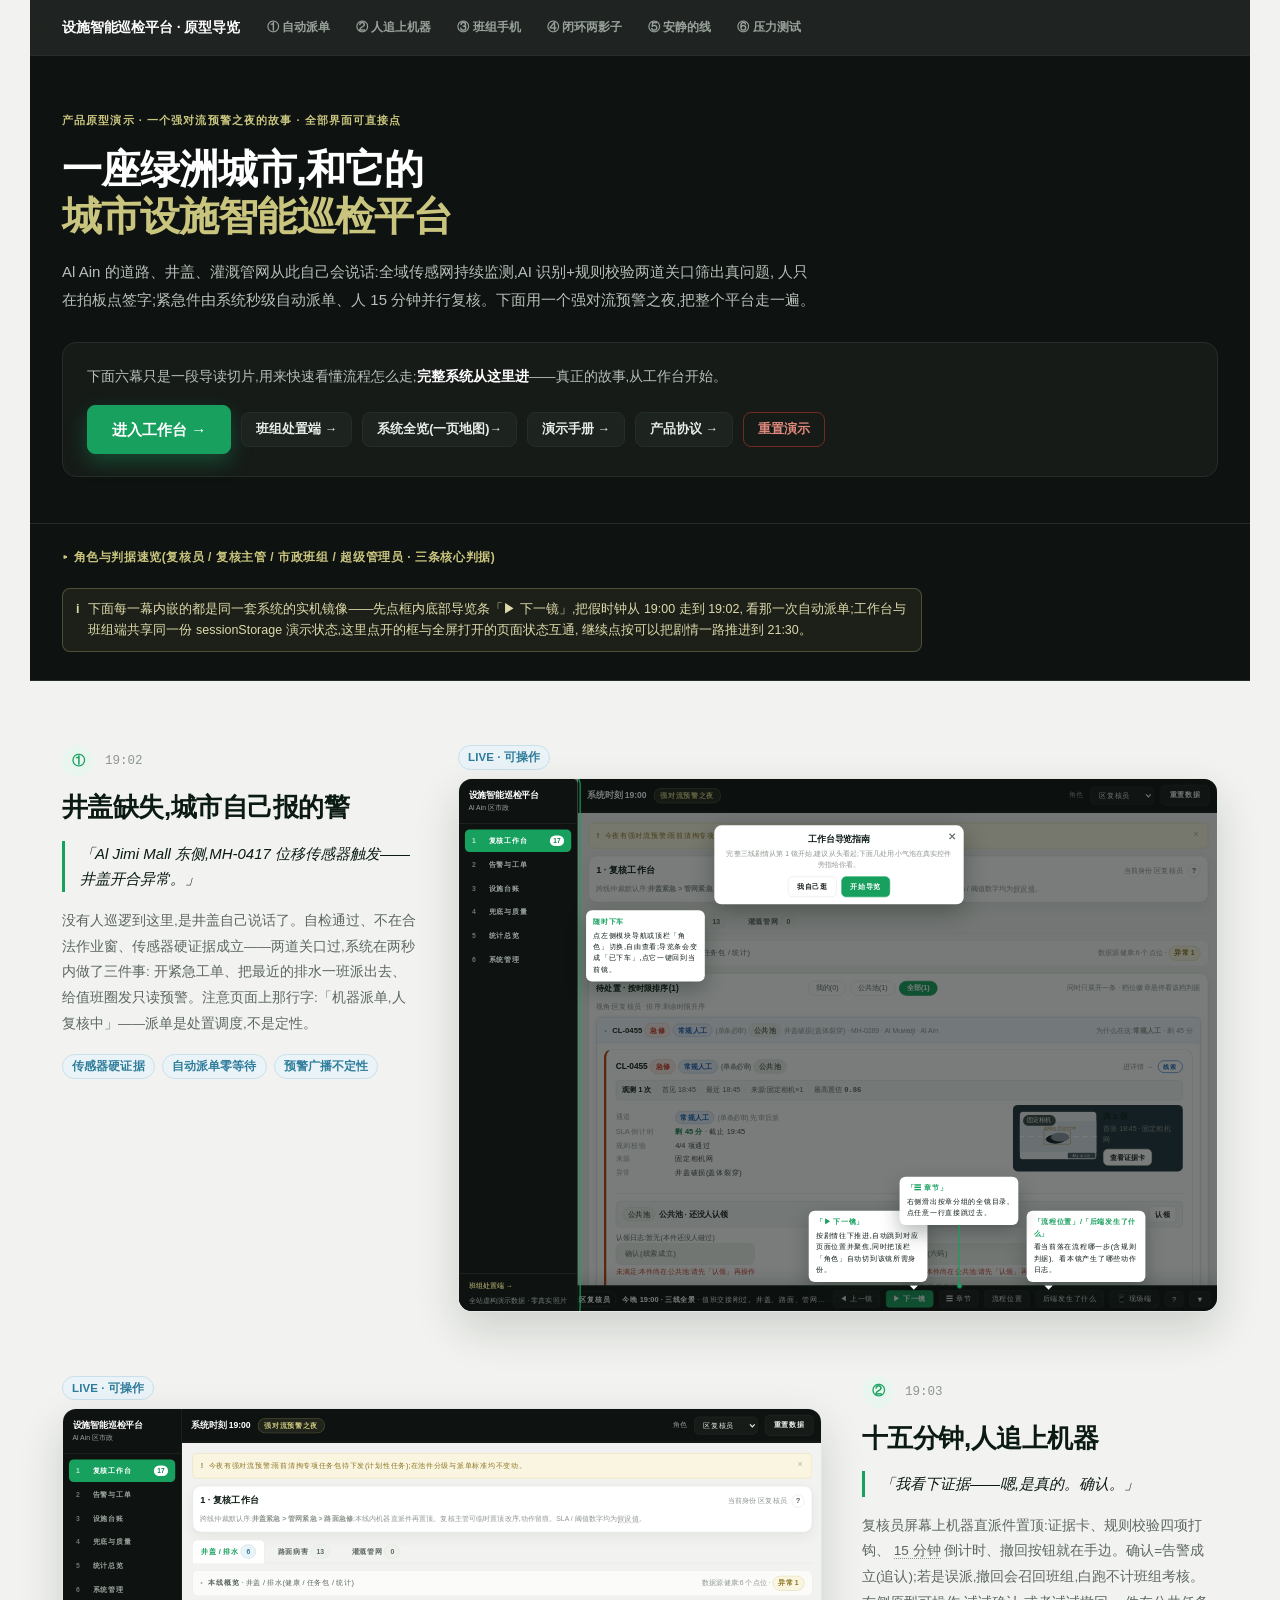
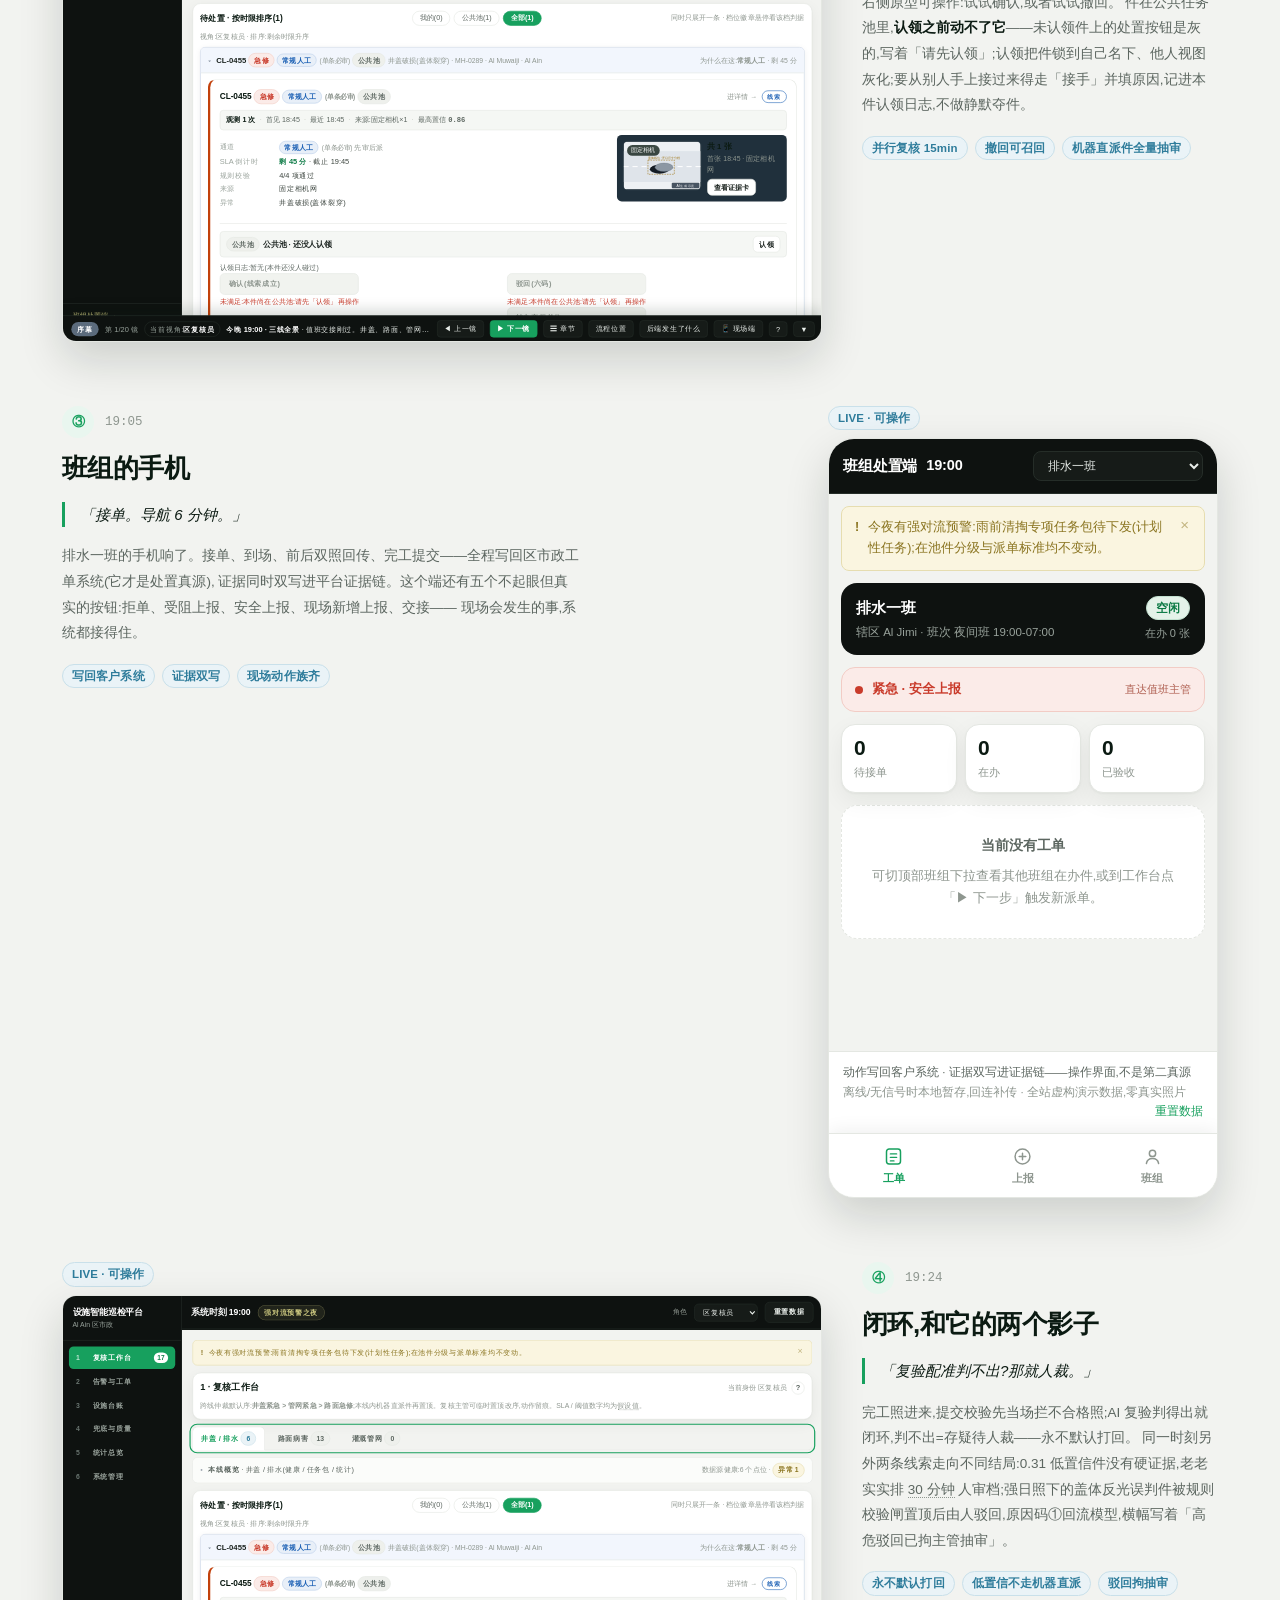
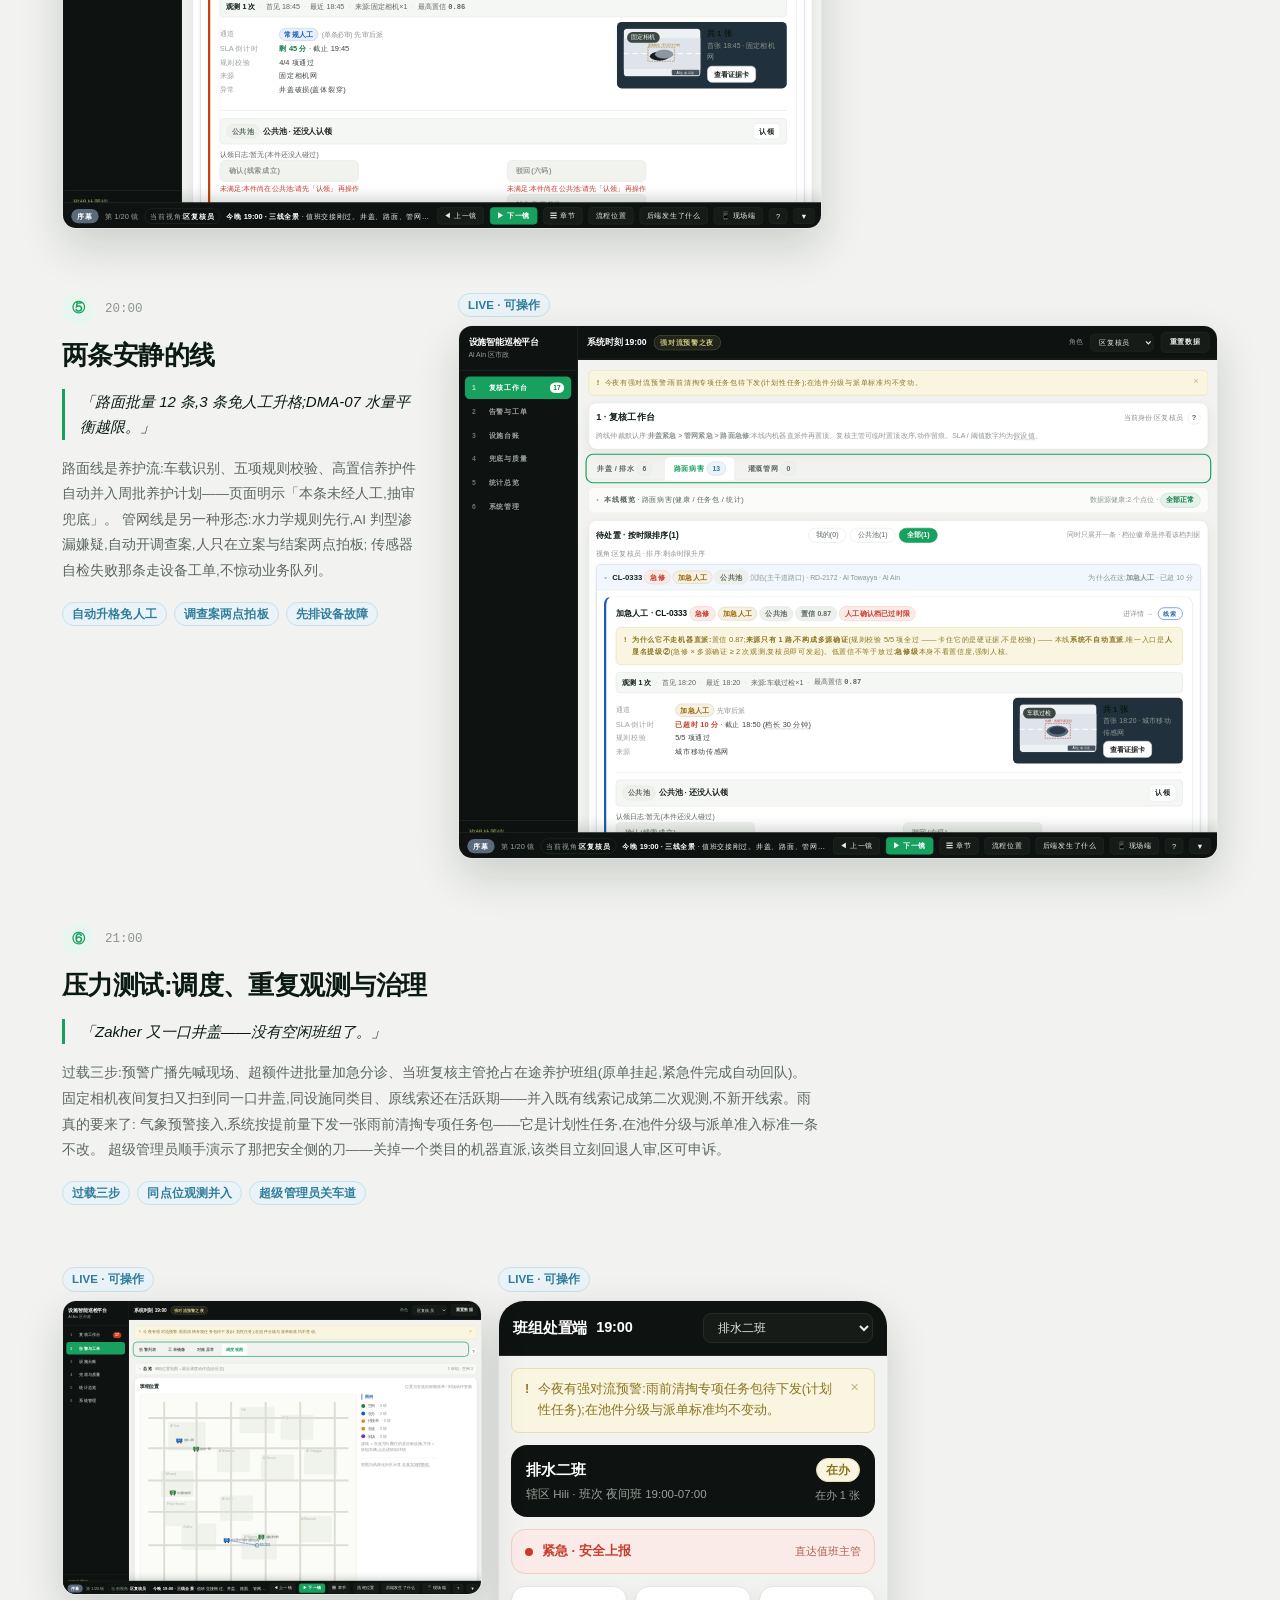
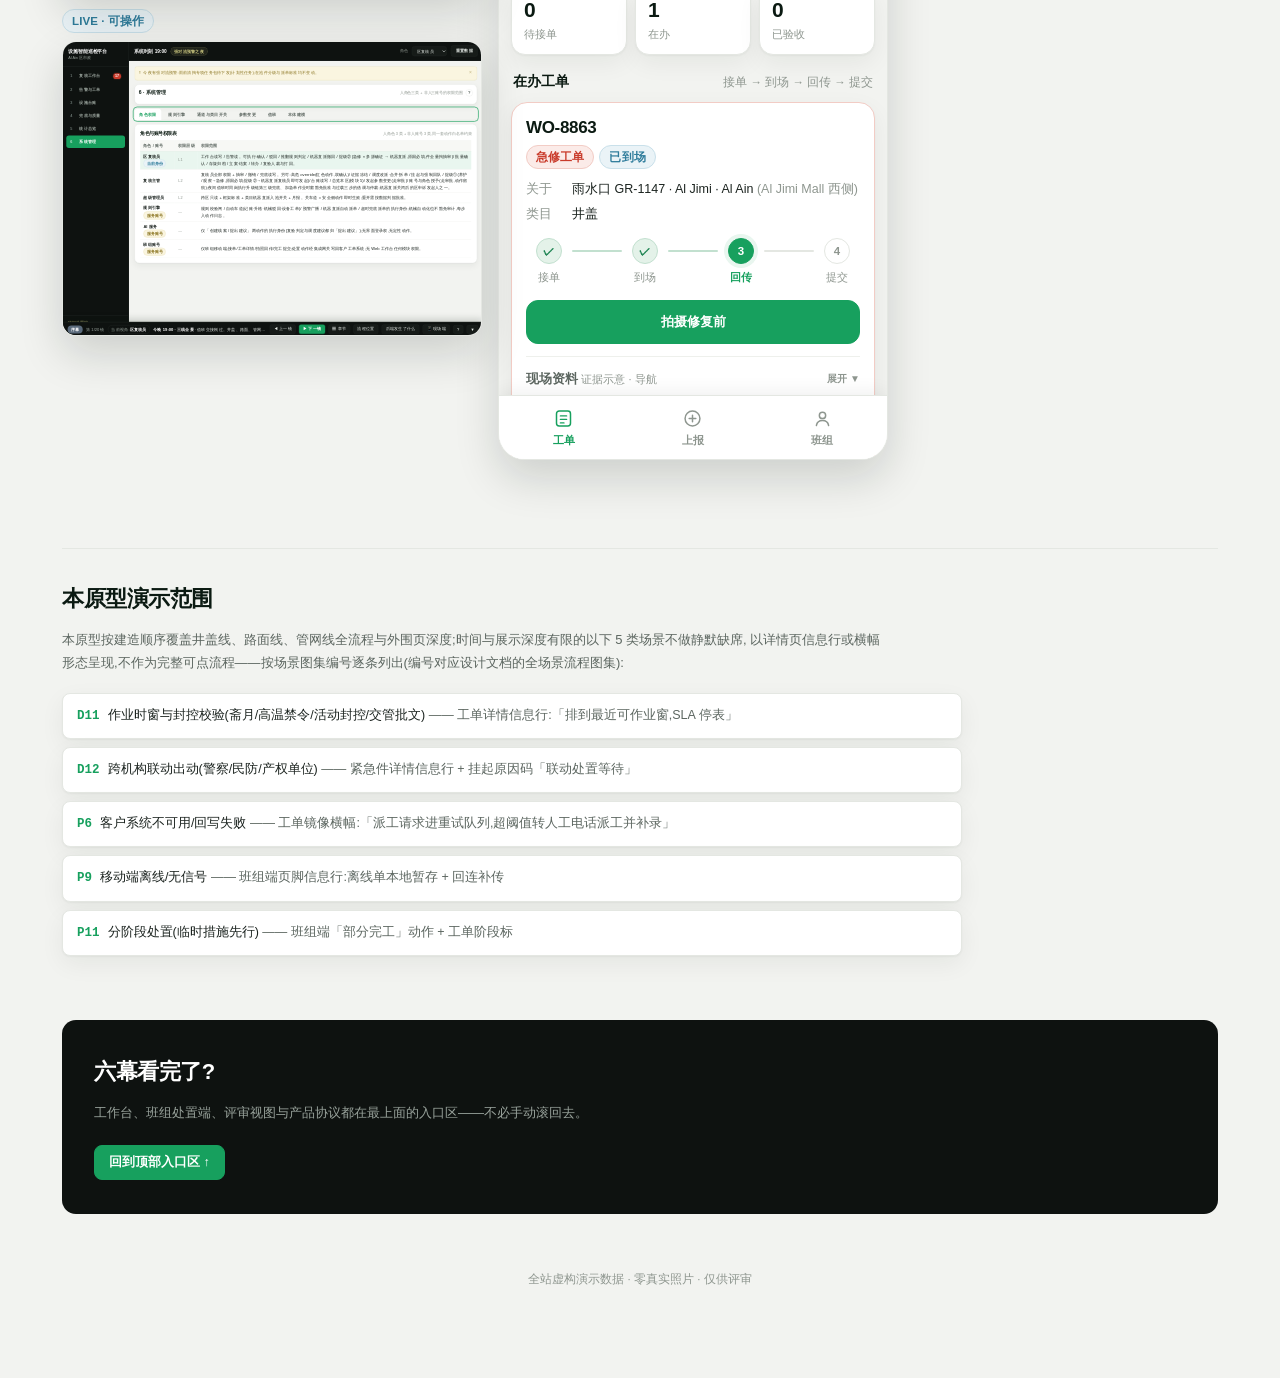
==== commit 94605310: "R96:首页摘「叙事导览」入口(PM 拍;Tour-A 文件留仓,系统全览/演示手册/产品协议保留)" ====
--- a/index.html
+++ b/index.html
@@ -167,7 +167,6 @@
       <div class="entry-row">
         <a class="btn btn-primary" href="app.html" target="_blank" rel="noopener">进入工作台 →</a>
         <a class="btn" href="crew.html" target="_blank" rel="noopener">班组处置端 →</a>
-        <a class="btn" href="Tour-A-Narrated.dc.html" target="_blank" rel="noopener">叙事导览 →</a>
         <a class="btn" href="Tour-C-Overview.dc.html" target="_blank" rel="noopener">系统全览(一页地图)→</a>
         <a class="btn" href="manual.html" target="_blank" rel="noopener">演示手册 →</a>
         <a class="btn" href="spec.html" target="_blank" rel="noopener">产品协议 →</a>
